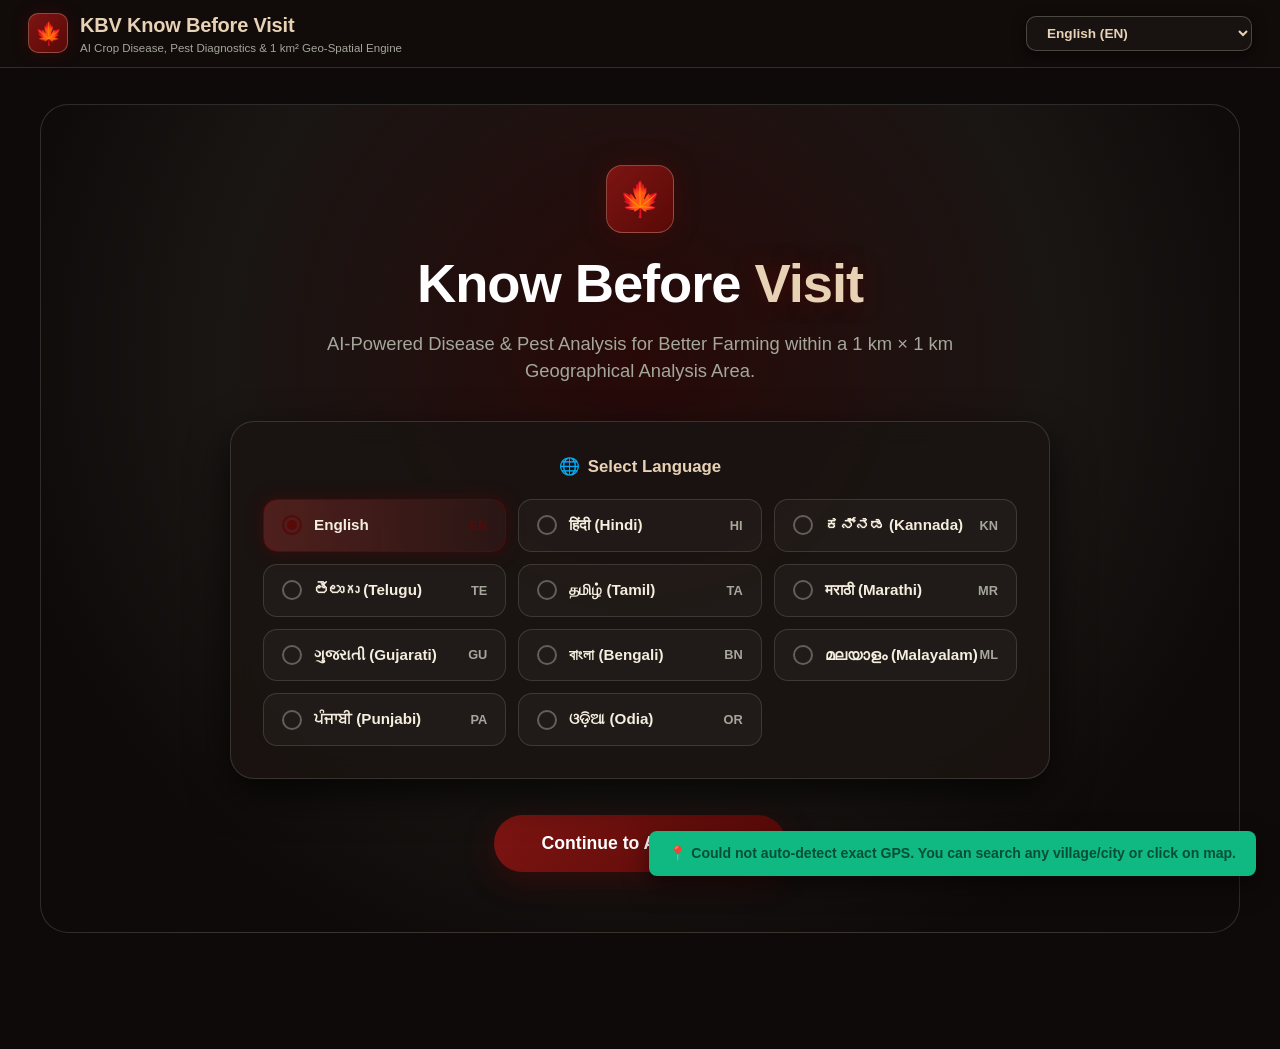
==== frontend/index.html @ 31ae939d "first commit: AgroCloud AI Geo-Spatial Engine" ====
<!DOCTYPE html>
<html lang="en">

<head>
  <meta charset="UTF-8">
  <meta name="viewport" content="width=device-width, initial-scale=1.0">
  <title>KBV - Know Before Visit | AI Crop Disease, Pest & 1 km² Geo-Spatial Analysis</title>

  <!-- Leaflet CSS (Local offline first + CDN fallback) -->
  <link rel="stylesheet" href="css/leaflet.css" />
  <link rel="stylesheet" href="https://unpkg.com/leaflet@1.9.4/dist/leaflet.css" />

  <style>
    /* ==========================================================================
       KBV FULL-WIDTH RESPONSIVE WEBSITE DESIGN SYSTEM
       Rich Rustic Agro Palette:
       - #590907 (Deep Oxblood / Crimson)
       - #e8d2b5 (Warm Cream / Soft Sand)
       - #a5a79b (Sage / Olive-Tinted Slate)
       ========================================================================== */
    :root {
      --kbv-primary: #590907;
      --kbv-primary-hover: #75120f;
      --kbv-primary-glow: rgba(89, 9, 7, 0.45);
      --kbv-primary-gradient: linear-gradient(135deg, #7c1512 0%, #590907 100%);
      --kbv-cream: #e8d2b5;
      --kbv-sage: #a5a79b;

      --kbv-bg: #0e0a09;
      --kbv-surface: #181210;
      --kbv-surface-card: rgba(26, 20, 18, 0.94);
      --kbv-border: rgba(165, 167, 155, 0.22);
      --kbv-border-active: #590907;

      --kbv-red: #590907;
      --kbv-red-dark: #3f0605;
      --kbv-red-glow: rgba(89, 9, 7, 0.45);
      --kbv-red-gradient: linear-gradient(135deg, #7c1512 0%, #590907 100%);
      --kbv-emerald: #a5a79b;
      --kbv-emerald-glow: rgba(165, 167, 155, 0.35);
      --kbv-amber: #e8d2b5;

      --text-main: #f5eedf;
      --text-sub: #a5a79b;
      --text-accent: #e8d2b5;
    }

    * {
      box-sizing: border-box;
      margin: 0;
      padding: 0;
    }

    body {
      background-color: var(--kbv-bg);
      color: var(--text-main);
      font-family: -apple-system, BlinkMacSystemFont, "Segoe UI", Roboto, Helvetica, Arial, sans-serif;
      min-height: 100vh;
      overflow-x: hidden;
      line-height: 1.5;
    }

    /* Website Header & Navigation */
    header.kbv-web-header {
      background: rgba(18, 12, 11, 0.96);
      border-bottom: 1px solid var(--kbv-border);
      position: sticky;
      top: 0;
      z-index: 2000;
      backdrop-filter: blur(14px);
      padding: 0 28px;
      height: 68px;
      display: flex;
      align-items: center;
      justify-content: space-between;
    }

    .kbv-brand-group {
      display: flex;
      align-items: center;
      gap: 12px;
      cursor: pointer;
    }

    .kbv-web-logo {
      width: 40px;
      height: 40px;
      border-radius: 10px;
      background: var(--kbv-primary-gradient);
      display: flex;
      align-items: center;
      justify-content: center;
      font-size: 22px;
      box-shadow: 0 0 16px var(--kbv-primary-glow);
      border: 1px solid rgba(232, 210, 181, 0.3);
    }

    .kbv-brand-text {
      font-size: 1.25rem;
      font-weight: 800;
      letter-spacing: -0.01em;
      color: var(--kbv-cream);
    }

    .kbv-brand-tagline {
      font-size: 0.72rem;
      color: var(--kbv-sage);
    }

    .kbv-header-actions {
      display: flex;
      align-items: center;
      gap: 12px;
    }

    .kbv-lang-dropdown {
      background: rgba(26, 20, 18, 0.9);
      border: 1.5px solid rgba(165, 167, 155, 0.35);
      color: var(--kbv-cream);
      padding: 8px 16px;
      border-radius: 10px;
      font-size: 0.85rem;
      font-weight: 700;
      outline: none;
      cursor: pointer;
      box-shadow: 0 4px 14px rgba(0, 0, 0, 0.5);
      transition: all 0.2s ease;
    }

    .kbv-lang-dropdown:hover, .kbv-lang-dropdown:focus {
      border-color: var(--kbv-primary);
      box-shadow: 0 0 14px var(--kbv-primary-glow);
    }

    .kbv-lang-dropdown option {
      background: #181210;
      color: #f5eedf;
    }

    /* Main Website Page Content Container */
    main.kbv-main-container {
      max-width: 1240px;
      margin: 0 auto;
      padding: 36px 20px 80px 20px;
      width: 100%;
    }

    /* ==========================================================================
       PAGE 1: WELCOME & LANGUAGE SELECTION (HERO SECTION)
       ========================================================================== */
    #kbvScreen1 {
      animation: fadeIn 0.3s ease-out;
    }

    .kbv-hero-banner {
      background: radial-gradient(circle at 50% 30%, rgba(89, 9, 7, 0.35) 0%, rgba(165, 167, 155, 0.08) 50%, rgba(14, 10, 9, 0) 80%);
      border: 1px solid var(--kbv-border);
      border-radius: 28px;
      padding: 60px 40px;
      text-align: center;
      margin-bottom: 36px;
      position: relative;
      overflow: hidden;
    }

    .kbv-hero-logo-large {
      width: 68px;
      height: 68px;
      border-radius: 16px;
      background: var(--kbv-primary-gradient);
      display: flex;
      align-items: center;
      justify-content: center;
      font-size: 34px;
      margin: 0 auto 20px auto;
      box-shadow: 0 0 25px var(--kbv-primary-glow);
      border: 1px solid rgba(232, 210, 181, 0.3);
    }

    .kbv-hero-headline {
      font-size: 3.4rem;
      font-weight: 900;
      color: #ffffff;
      line-height: 1.15;
      margin-bottom: 14px;
      letter-spacing: -0.02em;
    }

    .kbv-hero-headline .kbv-highlight {
      color: var(--kbv-cream);
      text-shadow: 0 0 20px rgba(89, 9, 7, 0.6);
    }

    .kbv-hero-sub {
      font-size: 1.15rem;
      color: var(--text-sub);
      max-width: 650px;
      margin: 0 auto 36px auto;
    }

    /* Language Grid */
    .kbv-lang-grid-card {
      background: var(--kbv-surface-card);
      border: 1px solid var(--kbv-border);
      border-radius: 24px;
      padding: 32px;
      max-width: 820px;
      margin: 0 auto 36px auto;
      box-shadow: 0 15px 40px rgba(0, 0, 0, 0.7);
      backdrop-filter: blur(12px);
    }

    .kbv-lang-grid-title {
      font-size: 1.05rem;
      font-weight: 700;
      display: flex;
      align-items: center;
      justify-content: center;
      gap: 8px;
      margin-bottom: 20px;
      color: var(--kbv-cream);
    }

    .kbv-lang-grid {
      display: grid;
      grid-template-columns: repeat(auto-fit, minmax(220px, 1fr));
      gap: 12px;
    }

    .kbv-lang-option {
      display: flex;
      align-items: center;
      justify-content: space-between;
      padding: 14px 18px;
      border-radius: 14px;
      background: rgba(255, 255, 255, 0.03);
      border: 1.5px solid var(--kbv-border);
      cursor: pointer;
      transition: all 0.2s ease;
    }

    .kbv-lang-option-left {
      display: flex;
      align-items: center;
      gap: 12px;
    }

    .kbv-radio-circle {
      width: 20px;
      height: 20px;
      border-radius: 50%;
      border: 2px solid rgba(255, 255, 255, 0.3);
      display: flex;
      align-items: center;
      justify-content: center;
    }

    .kbv-radio-inner {
      width: 10px;
      height: 10px;
      border-radius: 50%;
      background: transparent;
      transition: all 0.2s;
    }

    .kbv-lang-option.active {
      background: linear-gradient(90deg, rgba(239, 68, 68, 0.25) 0%, rgba(239, 68, 68, 0.08) 100%);
      border-color: var(--kbv-red);
      box-shadow: 0 0 18px var(--kbv-red-glow);
    }

    .kbv-lang-option.active .kbv-radio-circle {
      border-color: var(--kbv-red);
    }

    .kbv-lang-option.active .kbv-radio-inner {
      background: var(--kbv-red);
    }

    .kbv-lang-name {
      font-size: 0.95rem;
      font-weight: 700;
    }

    .kbv-lang-code {
      font-size: 0.8rem;
      font-weight: 800;
      color: var(--text-sub);
    }

    .kbv-lang-option.active .kbv-lang-code {
      color: var(--kbv-red);
    }

    .kbv-btn-primary-large {
      padding: 18px 48px;
      border-radius: 9999px;
      background: var(--kbv-red-gradient);
      border: none;
      color: #ffffff;
      font-size: 1.1rem;
      font-weight: 800;
      cursor: pointer;
      display: inline-flex;
      align-items: center;
      gap: 10px;
      box-shadow: 0 8px 30px var(--kbv-red-glow);
      transition: all 0.2s ease;
    }

    .kbv-btn-primary-large:hover {
      transform: translateY(-2px);
      box-shadow: 0 12px 35px rgba(239, 68, 68, 0.55);
    }

    /* ==========================================================================
       PAGE 2: CHOOSE ANALYSIS
       ========================================================================== */
    .kbv-page-header {
      margin-bottom: 28px;
      display: flex;
      align-items: center;
      justify-content: space-between;
    }

    .kbv-page-title {
      font-size: 2rem;
      font-weight: 800;
      color: #ffffff;
    }

    .kbv-page-desc {
      font-size: 0.95rem;
      color: var(--text-sub);
      margin-top: 4px;
    }

    .kbv-analysis-grid {
      display: grid;
      grid-template-columns: repeat(auto-fit, minmax(340px, 1fr));
      gap: 22px;
    }

    .kbv-analysis-card {
      background: var(--kbv-surface-card);
      border: 1.5px solid var(--kbv-border);
      border-radius: 24px;
      padding: 28px;
      cursor: pointer;
      transition: all 0.25s ease;
      display: flex;
      flex-direction: column;
      justify-content: space-between;
      position: relative;
      overflow: hidden;
      min-height: 250px;
    }

    .kbv-analysis-card:hover {
      transform: translateY(-4px);
    }

    .kbv-analysis-card.disease-card {
      border-color: rgba(239, 68, 68, 0.5);
      box-shadow: 0 0 30px rgba(239, 68, 68, 0.15);
    }

    .kbv-analysis-card.disease-card:hover {
      border-color: var(--kbv-red);
      box-shadow: 0 0 40px rgba(239, 68, 68, 0.3);
    }

    .kbv-analysis-card.irrigation-card {
      border-color: rgba(59, 130, 246, 0.4);
      box-shadow: 0 0 30px rgba(59, 130, 246, 0.12);
    }

    .kbv-analysis-card.irrigation-card:hover {
      border-color: #60a5fa;
      box-shadow: 0 0 40px rgba(59, 130, 246, 0.3);
    }

    .kbv-analysis-card.produce-card {
      border-color: rgba(232, 210, 181, 0.35);
      box-shadow: 0 0 30px rgba(89, 9, 7, 0.25);
    }

    .kbv-analysis-card.produce-card:hover {
      border-color: var(--kbv-cream);
      box-shadow: 0 0 40px rgba(89, 9, 7, 0.45);
    }

    .kbv-analysis-card.geo-card {
      border-color: rgba(59, 130, 246, 0.4);
      box-shadow: 0 0 30px rgba(59, 130, 246, 0.12);
    }

    .kbv-analysis-card.geo-card:hover {
      border-color: #3b82f6;
      box-shadow: 0 0 40px rgba(59, 130, 246, 0.25);
    }

    .kbv-card-top {
      display: flex;
      justify-content: space-between;
      align-items: flex-start;
      margin-bottom: 20px;
    }

    .kbv-card-icon {
      width: 52px;
      height: 52px;
      border-radius: 14px;
      display: flex;
      align-items: center;
      justify-content: center;
      font-size: 26px;
    }

    .disease-card .kbv-card-icon {
      background: rgba(239, 68, 68, 0.2);
      border: 1px solid rgba(239, 68, 68, 0.4);
      color: var(--kbv-red);
    }

    .pest-card .kbv-card-icon {
      background: rgba(16, 185, 129, 0.2);
      border: 1px solid rgba(16, 185, 129, 0.4);
      color: #34d399;
    }

    .geo-card .kbv-card-icon {
      background: rgba(59, 130, 246, 0.2);
      border: 1px solid rgba(59, 130, 246, 0.4);
      color: #60a5fa;
    }

    .kbv-card-thumb-web {
      width: 90px;
      height: 90px;
      border-radius: 16px;
      object-fit: cover;
      border: 1px solid rgba(255, 255, 255, 0.15);
    }

    .kbv-card-title-web {
      font-size: 1.35rem;
      font-weight: 800;
      color: #ffffff;
      margin-bottom: 8px;
    }

    .kbv-card-desc-web {
      font-size: 0.88rem;
      color: var(--text-sub);
      line-height: 1.45;
      margin-bottom: 20px;
    }

    .kbv-card-footer-web {
      display: flex;
      align-items: center;
      justify-content: space-between;
      padding-top: 16px;
      border-top: 1px solid var(--kbv-border);
    }

    .kbv-card-action-text {
      font-size: 0.85rem;
      font-weight: 700;
      color: var(--kbv-red);
    }

    .kbv-circle-arrow-web {
      width: 36px;
      height: 36px;
      border-radius: 50%;
      background: var(--kbv-red-gradient);
      display: flex;
      align-items: center;
      justify-content: center;
      color: #ffffff;
      font-weight: bold;
      font-size: 16px;
      box-shadow: 0 0 14px var(--kbv-red-glow);
    }

    /* ==========================================================================
       PAGE 3: DISEASE ANALYSIS (UPLOAD & 1 KM² LOCATION)
       ========================================================================== */
    .kbv-web-stepper {
      display: flex;
      align-items: center;
      justify-content: center;
      gap: 16px;
      margin-bottom: 34px;
    }

    .kbv-web-step-pill {
      display: flex;
      align-items: center;
      gap: 8px;
      padding: 8px 18px;
      border-radius: 9999px;
      background: rgba(255, 255, 255, 0.04);
      border: 1px solid var(--kbv-border);
      font-size: 0.85rem;
      font-weight: 700;
      color: var(--text-sub);
    }

    .kbv-web-step-pill.active {
      background: var(--kbv-red-gradient);
      color: #ffffff;
      border-color: var(--kbv-red);
      box-shadow: 0 0 16px var(--kbv-red-glow);
    }

    .kbv-upload-layout-grid {
      display: grid;
      grid-template-columns: 1.1fr 1fr;
      gap: 28px;
    }

    @media (max-width: 860px) {
      .kbv-upload-layout-grid {
        grid-template-columns: 1fr;
      }
    }

    .kbv-upload-panel {
      background: var(--kbv-surface-card);
      border: 1.5px dashed rgba(239, 68, 68, 0.45);
      border-radius: 24px;
      padding: 30px;
      text-align: center;
      display: flex;
      flex-direction: column;
      align-items: center;
      justify-content: center;
    }

    .kbv-upload-img-preview {
      width: 100%;
      max-height: 250px;
      border-radius: 16px;
      object-fit: cover;
      margin-bottom: 16px;
      border: 1px solid rgba(239, 68, 68, 0.4);
    }

    .kbv-sample-chips-row {
      display: flex;
      flex-wrap: wrap;
      gap: 8px;
      margin-top: 14px;
      justify-content: center;
    }

    .kbv-sample-leaf {
      padding: 6px 12px;
      border-radius: 12px;
      background: rgba(255, 255, 255, 0.05);
      border: 1px solid var(--kbv-border);
      font-size: 0.78rem;
      color: var(--text-sub);
      cursor: pointer;
      transition: all 0.2s;
    }

    .kbv-sample-leaf.selected {
      border-color: var(--kbv-red);
      background: rgba(239, 68, 68, 0.2);
      color: #fca5a5;
    }

    .kbv-details-panel {
      background: var(--kbv-surface-card);
      border: 1px solid var(--kbv-border);
      border-radius: 24px;
      padding: 30px;
      display: flex;
      flex-direction: column;
      gap: 18px;
    }

    .kbv-input-group {
      display: flex;
      flex-direction: column;
      gap: 8px;
    }

    .kbv-input-label {
      font-size: 0.85rem;
      font-weight: 700;
      color: #ffffff;
    }

    .kbv-web-select {
      width: 100%;
      padding: 14px 18px;
      border-radius: 14px;
      background: rgba(14, 25, 18, 0.95);
      border: 1px solid rgba(255, 255, 255, 0.15);
      color: #ffffff;
      font-size: 0.92rem;
      outline: none;
    }

    .kbv-loc-detect-btn {
      width: 100%;
      padding: 14px 18px;
      border-radius: 14px;
      background: rgba(16, 185, 129, 0.12);
      border: 1.5px solid rgba(16, 185, 129, 0.4);
      color: var(--text-accent);
      font-size: 0.92rem;
      font-weight: 700;
      cursor: pointer;
      display: flex;
      align-items: center;
      justify-content: center;
      gap: 10px;
      transition: all 0.2s;
    }

    .kbv-loc-detect-btn:hover {
      background: rgba(16, 185, 129, 0.22);
      border-color: var(--kbv-emerald);
    }

    /* ==========================================================================
       PAGE 4: ANALYSIS RESULT & 1 KM² GEO-SPATIAL RISK MAP
       ========================================================================== */
    .kbv-result-top-grid {
      display: grid;
      grid-template-columns: 1fr 1.2fr;
      gap: 24px;
      margin-bottom: 28px;
    }

    @media (max-width: 900px) {
      .kbv-result-top-grid {
        grid-template-columns: 1fr;
      }
    }

    .kbv-disease-hero-card {
      background: var(--kbv-surface-card);
      border: 1.5px solid rgba(89, 9, 7, 0.6);
      border-radius: 24px;
      padding: 24px;
      box-shadow: 0 0 35px rgba(89, 9, 7, 0.25);
      display: flex;
      flex-direction: column;
      gap: 16px;
    }

    .kbv-disease-banner-inner {
      display: flex;
      gap: 18px;
      align-items: center;
    }

    .kbv-result-leaf-img {
      width: 110px;
      height: 110px;
      border-radius: 18px;
      object-fit: cover;
      border: 2px solid rgba(89, 9, 7, 0.7);
    }

    .kbv-crop-pill-web {
      background: rgba(89, 9, 7, 0.3);
      color: var(--kbv-cream);
      padding: 4px 10px;
      border-radius: 8px;
      font-size: 0.75rem;
      font-weight: 700;
      display: inline-block;
      margin-bottom: 6px;
      border: 1px solid rgba(89, 9, 7, 0.6);
    }

    .kbv-disease-headline {
      font-size: 1.6rem;
      font-weight: 900;
      color: var(--kbv-cream);
      margin-bottom: 6px;
    }

    .kbv-conf-track-web {
      width: 100%;
      height: 8px;
      background: rgba(165, 167, 155, 0.2);
      border-radius: 4px;
      overflow: hidden;
      margin-top: 4px;
    }

    .kbv-conf-fill-web {
      height: 100%;
      width: 94%;
      background: var(--kbv-primary-gradient);
      border-radius: 4px;
      transition: width 0.8s ease;
    }

    .kbv-metrics-row-web {
      display: grid;
      grid-template-columns: 1fr 1fr;
      gap: 14px;
    }

    .kbv-metric-box {
      background: rgba(255, 255, 255, 0.03);
      border: 1px solid var(--kbv-border);
      border-radius: 16px;
      padding: 14px;
      display: flex;
      align-items: center;
      gap: 12px;
    }

    .kbv-metric-badge-web {
      font-size: 0.9rem;
      font-weight: 800;
      padding: 4px 10px;
      border-radius: 8px;
      display: inline-block;
      margin-top: 4px;
    }

    .badge-high {
      background: rgba(89, 9, 7, 0.35);
      color: var(--kbv-cream);
      border: 1px solid var(--kbv-primary);
    }

    .badge-area {
      background: rgba(165, 167, 155, 0.2);
      color: var(--kbv-cream);
      border: 1px solid rgba(165, 167, 155, 0.4);
    }

    /* Actions & Description Card */
    .kbv-actions-card {
      background: var(--kbv-surface-card);
      border: 1px solid var(--kbv-border);
      border-radius: 24px;
      padding: 24px;
      display: flex;
      flex-direction: column;
      gap: 16px;
    }

    .kbv-action-list-web {
      list-style: none;
      display: flex;
      flex-direction: column;
      gap: 10px;
    }

    .kbv-action-item-web {
      display: flex;
      align-items: flex-start;
      gap: 10px;
      font-size: 0.88rem;
      color: #f5eedf;
      line-height: 1.45;
    }

    /* 1 km² Risk Map Container (Full Width on Website) */
    .kbv-map-card-web {
      background: var(--kbv-surface-card);
      border: 1.5px solid rgba(89, 9, 7, 0.55);
      border-radius: 24px;
      padding: 24px;
      margin-bottom: 28px;
      box-shadow: 0 0 35px rgba(89, 9, 7, 0.2);
    }

    .kbv-map-header-web {
      display: flex;
      align-items: center;
      justify-content: space-between;
      margin-bottom: 16px;
    }

    .kbv-map-title-web {
      font-size: 1.25rem;
      font-weight: 800;
      color: var(--kbv-cream);
      display: flex;
      align-items: center;
      gap: 8px;
    }

    .kbv-map-frame-web {
      width: 100%;
      height: 440px;
      border-radius: 18px;
      overflow: hidden;
      border: 1px solid rgba(165, 167, 155, 0.3);
    }

    .kbv-legend-bar-web {
      display: flex;
      align-items: center;
      justify-content: space-around;
      padding: 14px 20px 0 20px;
      margin-top: 14px;
      border-top: 1px solid var(--kbv-border);
    }

    .kbv-legend-pill {
      display: flex;
      align-items: center;
      gap: 8px;
      font-size: 0.82rem;
      color: var(--kbv-sage);
    }

    /* Integrated 1 km² Agronomic Intelligence Section */
    .kbv-agronomic-section {
      background: var(--kbv-surface-card);
      border: 1px solid var(--kbv-border);
      border-radius: 24px;
      padding: 30px;
      margin-bottom: 30px;
    }

    .kbv-agro-title {
      font-size: 1.35rem;
      font-weight: 800;
      color: var(--kbv-cream);
      margin-bottom: 6px;
    }

    .kbv-agro-sub {
      font-size: 0.88rem;
      color: var(--text-sub);
      margin-bottom: 24px;
    }

    .kbv-agro-grid-3 {
      display: grid;
      grid-template-columns: repeat(auto-fit, minmax(320px, 1fr));
      gap: 20px;
    }

    .kbv-agro-panel {
      background: rgba(18, 14, 12, 0.7);
      border: 1px solid var(--kbv-border);
      border-radius: 18px;
      padding: 20px;
    }

    .kbv-agro-panel-title {
      font-size: 0.95rem;
      font-weight: 700;
      color: var(--kbv-cream);
      margin-bottom: 12px;
      display: flex;
      align-items: center;
      gap: 8px;
    }

    .kbv-toast {
      position: fixed;
      bottom: 24px;
      right: 24px;
      background: rgba(15, 23, 42, 0.95);
      border: 1px solid var(--kbv-emerald);
      color: #f1f5f9;
      padding: 12px 22px;
      border-radius: 9999px;
      font-size: 0.85rem;
      font-weight: 600;
      box-shadow: 0 10px 30px rgba(0, 0, 0, 0.7);
      pointer-events: none;
      opacity: 0;
      transform: translateY(20px);
      transition: all 0.25s ease;
      z-index: 9999;
    }

    .kbv-toast.show {
      opacity: 1;
      transform: translateY(0);
    }

    /* Screen 3 & 4 Location Info, Search & Presets */
    .kbv-loc-card-wrapper {
      background: rgba(26, 20, 18, 0.85);
      border: 1px solid var(--kbv-border);
      border-radius: 16px;
      padding: 16px;
      margin-bottom: 16px;
    }

    .kbv-loc-badge-banner {
      background: linear-gradient(135deg, rgba(89, 9, 7, 0.35) 0%, rgba(24, 18, 16, 0.95) 100%);
      border: 1.5px solid rgba(232, 210, 181, 0.3);
      border-radius: 16px;
      padding: 14px 20px;
      margin-bottom: 24px;
      display: flex;
      justify-content: space-between;
      align-items: center;
      flex-wrap: wrap;
      gap: 12px;
      box-shadow: 0 4px 20px rgba(0, 0, 0, 0.4);
    }

    .kbv-preset-chip {
      background: rgba(165, 167, 155, 0.15);
      border: 1px solid rgba(165, 167, 155, 0.3);
      color: var(--kbv-cream);
      padding: 4px 10px;
      border-radius: 20px;
      font-size: 0.72rem;
      cursor: pointer;
      transition: all 0.2s ease;
    }
    .kbv-preset-chip:hover {
      background: var(--kbv-primary);
      border-color: var(--kbv-cream);
      color: #ffffff;
      transform: translateY(-1px);
    }

    .kbv-loc-search-input {
      width: 100%;
      background: rgba(14, 10, 9, 0.85);
      border: 1px solid var(--kbv-border);
      color: #f5eedf;
      padding: 10px 14px;
      border-radius: 10px;
      font-size: 0.82rem;
      outline: none;
      transition: border-color 0.2s;
    }
    .kbv-loc-search-input:focus {
      border-color: var(--kbv-cream);
      box-shadow: 0 0 10px rgba(232, 210, 181, 0.2);
    }

    .kbv-search-dropdown {
      position: absolute;
      top: 100%;
      left: 0;
      right: 0;
      background: #181210;
      border: 1px solid var(--kbv-border);
      border-radius: 10px;
      max-height: 220px;
      overflow-y: auto;
      z-index: 3000;
      box-shadow: 0 10px 25px rgba(0,0,0,0.8);
      margin-top: 4px;
    }
    .kbv-search-item {
      padding: 10px 14px;
      border-bottom: 1px solid rgba(255,255,255,0.06);
      cursor: pointer;
      font-size: 0.8rem;
      color: #e2e8f0;
      transition: background 0.15s;
    }
    .kbv-search-item:hover {
      background: rgba(89, 9, 7, 0.6);
      color: #f5eedf;
    }
  </style>
</head>

<body>

  <!-- Website Top Navigation Bar -->
  <header class="kbv-web-header">
    <div class="kbv-brand-group" onclick="window.kbvApp.goToScreen(1)">
      <div class="kbv-web-logo">🍁</div>
      <div>
        <div class="kbv-brand-text">KBV <span style="color:#e8d2b5; font-weight:900;" data-i18n="brand_sub">Know Before Visit</span></div>
        <div class="kbv-brand-tagline" data-i18n="brand_tagline">AI Crop Disease, Pest Diagnostics & 1 km² Geo-Spatial Engine</div>
      </div>
    </div>

    <!-- Header Actions (Language Selection) -->
    <div class="kbv-header-actions">
      <select class="kbv-lang-dropdown" id="kbvNavLangSelect">
        <option value="en" selected>English (EN)</option>
        <option value="hi">हिंदी - Hindi (HI)</option>
        <option value="kn">ಕನ್ನಡ - Kannada (KN)</option>
        <option value="te">తెలుగు - Telugu (TE)</option>
        <option value="ta">தமிழ் - Tamil (TA)</option>
        <option value="mr">मराठी - Marathi (MR)</option>
        <option value="gu">ગુજરાતી - Gujarati (GU)</option>
        <option value="bn">বাংলা - Bengali (BN)</option>
        <option value="ml">മലയാളം - Malayalam (ML)</option>
        <option value="pa">ਪੰਜਾਬੀ - Punjabi (PA)</option>
        <option value="or">ଓଡ଼ିଆ - Odia (OR)</option>
      </select>
    </div>
  </header>

  <!-- Main Website Container -->
  <main class="kbv-main-container">

    <!-- =====================================================================
         PAGE 1: WELCOME & LANGUAGE SELECTION (HERO SECTION)
         ===================================================================== -->
    <section id="kbvScreen1" style="display:block;">
      <div class="kbv-hero-banner">
        <div class="kbv-hero-logo-large">🍁</div>
        <h1 class="kbv-hero-headline" id="kbvHeroTitle">
          Know Before <span class="kbv-highlight">Visit</span>
        </h1>
        <p class="kbv-hero-sub" data-i18n="hero_desc">
          AI-Powered Disease & Pest Analysis for Better Farming within a 1 km × 1 km Geographical Analysis Area.
        </p>

        <!-- Language Selector Card -->
        <div class="kbv-lang-grid-card">
          <div class="kbv-lang-grid-title">
            <span>🌐</span>
            <span data-i18n="select_lang">Select Language</span>
          </div>

          <div class="kbv-lang-grid">
            <div class="kbv-lang-option active" data-lang="en">
              <div class="kbv-lang-option-left">
                <div class="kbv-radio-circle"><div class="kbv-radio-inner"></div></div>
                <span class="kbv-lang-name">English</span>
              </div>
              <span class="kbv-lang-code">EN</span>
            </div>

            <div class="kbv-lang-option" data-lang="hi">
              <div class="kbv-lang-option-left">
                <div class="kbv-radio-circle"><div class="kbv-radio-inner"></div></div>
                <span class="kbv-lang-name">हिंदी (Hindi)</span>
              </div>
              <span class="kbv-lang-code">HI</span>
            </div>

            <div class="kbv-lang-option" data-lang="kn">
              <div class="kbv-lang-option-left">
                <div class="kbv-radio-circle"><div class="kbv-radio-inner"></div></div>
                <span class="kbv-lang-name">ಕನ್ನಡ (Kannada)</span>
              </div>
              <span class="kbv-lang-code">KN</span>
            </div>

            <div class="kbv-lang-option" data-lang="te">
              <div class="kbv-lang-option-left">
                <div class="kbv-radio-circle"><div class="kbv-radio-inner"></div></div>
                <span class="kbv-lang-name">తెలుగు (Telugu)</span>
              </div>
              <span class="kbv-lang-code">TE</span>
            </div>

            <div class="kbv-lang-option" data-lang="ta">
              <div class="kbv-lang-option-left">
                <div class="kbv-radio-circle"><div class="kbv-radio-inner"></div></div>
                <span class="kbv-lang-name">தமிழ் (Tamil)</span>
              </div>
              <span class="kbv-lang-code">TA</span>
            </div>

            <div class="kbv-lang-option" data-lang="mr">
              <div class="kbv-lang-option-left">
                <div class="kbv-radio-circle"><div class="kbv-radio-inner"></div></div>
                <span class="kbv-lang-name">मराठी (Marathi)</span>
              </div>
              <span class="kbv-lang-code">MR</span>
            </div>

            <div class="kbv-lang-option" data-lang="gu">
              <div class="kbv-lang-option-left">
                <div class="kbv-radio-circle"><div class="kbv-radio-inner"></div></div>
                <span class="kbv-lang-name">ગુજરાતી (Gujarati)</span>
              </div>
              <span class="kbv-lang-code">GU</span>
            </div>

            <div class="kbv-lang-option" data-lang="bn">
              <div class="kbv-lang-option-left">
                <div class="kbv-radio-circle"><div class="kbv-radio-inner"></div></div>
                <span class="kbv-lang-name">বাংলা (Bengali)</span>
              </div>
              <span class="kbv-lang-code">BN</span>
            </div>

            <div class="kbv-lang-option" data-lang="ml">
              <div class="kbv-lang-option-left">
                <div class="kbv-radio-circle"><div class="kbv-radio-inner"></div></div>
                <span class="kbv-lang-name">മലയാളം (Malayalam)</span>
              </div>
              <span class="kbv-lang-code">ML</span>
            </div>

            <div class="kbv-lang-option" data-lang="pa">
              <div class="kbv-lang-option-left">
                <div class="kbv-radio-circle"><div class="kbv-radio-inner"></div></div>
                <span class="kbv-lang-name">ਪੰਜਾਬੀ (Punjabi)</span>
              </div>
              <span class="kbv-lang-code">PA</span>
            </div>

            <div class="kbv-lang-option" data-lang="or">
              <div class="kbv-lang-option-left">
                <div class="kbv-radio-circle"><div class="kbv-radio-inner"></div></div>
                <span class="kbv-lang-name">ଓଡ଼ିଆ (Odia)</span>
              </div>
              <span class="kbv-lang-code">OR</span>
            </div>
          </div>
        </div>

        <!-- Continue CTA -->
        <button class="kbv-btn-primary-large" id="kbvContinueBtn">
          <span data-i18n="continue_btn">Continue to Analysis →</span>
        </button>
      </div>
    </section>


    <!-- =====================================================================
         PAGE 2: CHOOSE ANALYSIS
         ===================================================================== -->
    <section id="kbvScreen2" style="display:none;">
      <div class="kbv-page-header">
        <div>
          <h2 class="kbv-page-title" data-i18n="choose_analysis">Choose Analysis</h2>
          <p class="kbv-page-desc" data-i18n="choose_sub">What would you like to inspect in your field?</p>
        </div>
        <button class="kbv-web-tab" onclick="window.kbvApp.goToScreen(1)" data-i18n="back_welcome">← Back to Welcome</button>
      </div>

      <div class="kbv-analysis-grid">
        <!-- Card 1: Disease Analysis -->
        <div class="kbv-analysis-card disease-card" id="kbvDiseaseCard">
          <div>
            <div class="kbv-card-top">
              <div class="kbv-card-icon">🐞</div>
              <img src="https://images.unsplash.com/photo-1592417817098-8f3d6910985c?auto=format&fit=crop&w=240&q=80"
                alt="Disease scan" class="kbv-card-thumb-web" />
            </div>
            <h3 class="kbv-card-title-web" data-i18n="disease_title">Disease Analysis</h3>
            <p class="kbv-card-desc-web" data-i18n="disease_desc">
              Detect crop fungal and bacterial diseases from leaf or plant photos with scientific AI confidence.
            </p>
          </div>
          <div class="kbv-card-footer-web">
            <span class="kbv-card-action-text" data-i18n="start_diagnosis">Start Diagnosis →</span>
            <div class="kbv-circle-arrow-web">→</div>
          </div>
        </div>

        <!-- Card 2: Smart Irrigation Plan (Replaced Pestegator) -->
        <div class="kbv-analysis-card irrigation-card" id="kbvIrrigationCard">
          <div>
            <div class="kbv-card-top">
              <div class="kbv-card-icon" style="background:rgba(59,130,246,0.2); border:1px solid rgba(59,130,246,0.4); color:#60a5fa;">💧</div>
              <img src="https://images.unsplash.com/photo-1563514227147-6d2ff665a6a0?auto=format&fit=crop&w=240&q=80"
                alt="Irrigation system" class="kbv-card-thumb-web" />
            </div>
            <h3 class="kbv-card-title-web" data-i18n="irrigation_plan_title">Smart Irrigation Plan</h3>
            <p class="kbv-card-desc-web" data-i18n="irrigation_plan_desc">
              Weather-driven 7-day FAO-56 irrigation schedule, daily crop water demand (ETc), and moisture threshold balance.
            </p>
          </div>
          <div class="kbv-card-footer-web">
            <span class="kbv-card-action-text" data-i18n="view_irrigation_btn" style="color:#60a5fa;">View Irrigation Plan →</span>
            <div class="kbv-circle-arrow-web" style="background:linear-gradient(135deg, #3b82f6, #1d4ed8);">→</div>
          </div>
        </div>

        <!-- Card 3: Top Crops & Estimated Produce -->
        <div class="kbv-analysis-card produce-card" id="kbvProduceCard">
          <div>
            <div class="kbv-card-top">
              <div class="kbv-card-icon" style="background:rgba(232,210,181,0.2); border:1px solid rgba(232,210,181,0.4); color:var(--kbv-cream);">⚖️</div>
              <img src="https://images.unsplash.com/photo-1500382017468-9049fed747ef?auto=format&fit=crop&w=240&q=80"
                alt="Crop yield harvest" class="kbv-card-thumb-web" />
            </div>
            <h3 class="kbv-card-title-web" data-i18n="produce_estimate_title">Top Crops & Estimated Produce</h3>
            <p class="kbv-card-desc-web" data-i18n="produce_estimate_desc">
              Calculate expected metric tonnes of produce per 1 km² (100 Hectares) and per hectare based on your exact field location.
            </p>
          </div>
          <div class="kbv-card-footer-web">
            <span class="kbv-card-action-text" data-i18n="view_produce_btn" style="color:var(--kbv-cream);">Calculate Produce →</span>
            <div class="kbv-circle-arrow-web" style="background:linear-gradient(135deg, #7c1512, #590907);">→</div>
          </div>
        </div>
      </div>
    </section>


    <!-- =====================================================================
         PAGE 3: DISEASE ANALYSIS (UPLOAD & 1 KM² LOCATION)
         ===================================================================== -->
    <section id="kbvScreen3" style="display:none;">
      <div class="kbv-page-header">
        <div>
          <h2 class="kbv-page-title" data-i18n="disease_title">Disease Analysis</h2>
          <p class="kbv-page-desc" data-i18n="screen3_desc">Upload a crop leaf photo and synchronize your 1 km² farm area for multi-module intelligence.</p>
        </div>
        <button class="kbv-web-tab" onclick="window.kbvApp.goToScreen(2)" data-i18n="back_options">← Back to Options</button>
      </div>

      <!-- Stepper Indicator -->
      <div class="kbv-web-stepper">
        <div class="kbv-web-step-pill active" data-i18n="step_upload">1. Upload Plant Photo</div>
        <span style="color:#64748b;">—</span>
        <div class="kbv-web-step-pill" data-i18n="step_details">2. Crop & Field Details</div>
        <span style="color:#64748b;">—</span>
        <div class="kbv-web-step-pill" data-i18n="step_analyze">3. Run AI Diagnostics</div>
      </div>

      <div class="kbv-upload-layout-grid">
        <!-- Left: Image Upload & Sample Leaves -->
        <div class="kbv-upload-panel">
          <img id="kbvUploadPreview" class="kbv-upload-img-preview"
            src="https://images.unsplash.com/photo-1592417817098-8f3d6910985c?auto=format&fit=crop&w=600&q=80"
            alt="Leaf Preview" />

          <input type="file" id="kbvFileInput" accept="image/*" style="display:none;" />
          <div style="display:flex; gap:12px; margin-bottom:18px;">
            <button class="kbv-btn-pill" id="kbvCameraBtn">
              <span data-i18n="camera_btn">📷 Camera</span>
            </button>
            <button class="kbv-btn-pill" id="kbvGalleryBtn">
              <span data-i18n="gallery_btn">🖼️ Gallery</span>
            </button>
          </div>

          <div style="font-size:0.8rem; color:var(--text-sub); margin-bottom:8px;" data-i18n="sample_chips_label">Or click a sample infected leaf:</div>
          <div class="kbv-sample-chips-row">
            <div class="kbv-sample-leaf selected" data-crop="tomato">🍅 Tomato Early Blight</div>
            <div class="kbv-sample-leaf" data-crop="rice">🌾 Rice Blast</div>
            <div class="kbv-sample-leaf" data-crop="wheat">🌾 Wheat Rust</div>
            <div class="kbv-sample-leaf" data-crop="maize">🌽 Maize Blight</div>
            <div class="kbv-sample-leaf" data-crop="cotton">☁️ Cotton Leaf Curl</div>
            <div class="kbv-sample-leaf" data-crop="soybean">🌱 Soybean Rust</div>
            <div class="kbv-sample-leaf" data-crop="onion">🧅 Onion Blotch</div>
            <div class="kbv-sample-leaf" data-crop="groundnut">🥜 Groundnut Tikka</div>
          </div>
        </div>

        <!-- Right: Crop Type, Stage, 1 km² Location & Analyze Button -->
        <div class="kbv-details-panel">
          <div class="kbv-input-group">
            <label class="kbv-input-label" data-i18n="crop_type_label">Crop Type *</label>
            <select class="kbv-web-select" id="kbvCropTypeSelect">
              <option value="tomato" selected>Tomato</option>
              <option value="rice">Rice (Paddy)</option>
              <option value="wheat">Wheat</option>
              <option value="maize">Maize (Corn)</option>
              <option value="cotton">Cotton</option>
              <option value="soybean">Soybean</option>
              <option value="onion">Onion</option>
              <option value="groundnut">Groundnut</option>
            </select>
          </div>

          <div class="kbv-input-group">
            <label class="kbv-input-label" data-i18n="growth_stage_label">Growth Stage *</label>
            <select class="kbv-web-select" id="kbvGrowthStageSelect">
              <option value="vegetative" selected>Vegetative (Leaf Growth)</option>
              <option value="flowering">Flowering / Tasseling</option>
              <option value="fruiting">Fruiting / Grain Fill</option>
              <option value="maturity">Ripening & Harvest Maturity</option>
            </select>
          </div>

          <div class="kbv-loc-card-wrapper">
            <div style="display:flex; justify-content:space-between; align-items:center; margin-bottom:10px;">
              <label class="kbv-input-label" style="margin-bottom:0;" data-i18n="location_label">Active 1 km² Farm Location</label>
              <span id="kbvLocStatusPill" style="font-size:0.7rem; background:rgba(89,9,7,0.4); color:var(--kbv-cream); padding:2px 8px; border-radius:6px; font-weight:700;">📍 Location Active</span>
            </div>

            <!-- Prominent Fetched Location Box -->
            <div style="background:rgba(0,0,0,0.35); border:1px solid rgba(165,167,155,0.25); border-radius:12px; padding:12px; margin-bottom:12px;">
              <div style="display:flex; align-items:flex-start; gap:8px;">
                <span style="font-size:20px; line-height:1;">📍</span>
                <div style="flex:1;">
                  <div id="kbvFetchedLocationName" style="font-size:0.95rem; font-weight:800; color:var(--kbv-cream); line-height:1.3;">Bengaluru Urban, Karnataka, India</div>
                  <div id="kbvFetchedCoords" style="font-size:0.75rem; color:var(--kbv-sage); margin-top:2px;">12.9571°N, 77.5325°E • 100 Hectares (247.1 Acres)</div>
                </div>
              </div>
            </div>

            <!-- GPS Detect Button -->
            <button class="kbv-loc-detect-btn" id="kbvUseLocationBtn" style="margin-bottom:10px;">
              <span data-i18n="use_curr_loc">🎯 Detect My Exact GPS</span>
            </button>

            <!-- Search Village, Taluk, or City -->
            <div style="position:relative; margin-bottom:10px;">
              <input type="text" id="kbvLocSearchInput" class="kbv-loc-search-input" placeholder="🔍 Search any Indian village, district or city..." autocomplete="off" />
              <div id="kbvLocSearchDropdown" class="kbv-search-dropdown" style="display:none;"></div>
            </div>

            <!-- Quick Region Preset Chips -->
            <div style="display:flex; flex-wrap:wrap; gap:6px; align-items:center;">
              <span style="font-size:0.7rem; color:var(--text-sub);">Quick Presets:</span>
              <button type="button" class="kbv-preset-chip" onclick="window.kbvApp.selectFarmLocation(12.5238, 76.8967, 'Mandya, Karnataka')">Mandya (KA)</button>
              <button type="button" class="kbv-preset-chip" onclick="window.kbvApp.selectFarmLocation(19.9975, 73.7898, 'Nashik, Maharashtra')">Nashik (MH)</button>
              <button type="button" class="kbv-preset-chip" onclick="window.kbvApp.selectFarmLocation(16.3067, 80.4365, 'Guntur, Andhra Pradesh')">Guntur (AP)</button>
              <button type="button" class="kbv-preset-chip" onclick="window.kbvApp.selectFarmLocation(30.9010, 75.8573, 'Ludhiana, Punjab')">Ludhiana (PB)</button>
              <button type="button" class="kbv-preset-chip" onclick="window.kbvApp.selectFarmLocation(25.3176, 82.9739, 'Varanasi, Uttar Pradesh')">Varanasi (UP)</button>
              <button type="button" class="kbv-preset-chip" onclick="window.kbvApp.selectFarmLocation(22.7196, 75.8577, 'Indore, Madhya Pradesh')">Indore (MP)</button>
            </div>
          </div>

          <button class="kbv-btn-primary-large" id="kbvAnalyzeBtn" style="width:100%; justify-content:center; margin-top:8px;">
            <span data-i18n="analyze_btn">Analyze Plant & 1 km² Area →</span>
          </button>
        </div>
      </div>
    </section>


    <!-- =====================================================================
         PAGE 4: ANALYSIS RESULT & 1 KM² GEO-SPATIAL RISK MAP
         ===================================================================== -->
    <section id="kbvScreen4" style="display:none;">
      <div class="kbv-page-header">
        <div>
          <h2 class="kbv-page-title" data-i18n="result_title">Disease Diagnostic & 1 km² Geo-Spatial Result</h2>
          <p class="kbv-page-desc" data-i18n="screen4_desc">AI diagnostic confidence profile, scientific IPM remedies, and 1 km² geodesic risk mapping.</p>
        </div>
        <div style="display:flex; gap:10px;">
          <button class="kbv-web-tab" id="kbvSaveReportBtn" style="border:1px solid rgba(255,255,255,0.2);">
            <span data-i18n="save_report_btn">📥 Save Diagnostic Report</span>
          </button>
          <button class="kbv-web-tab" onclick="window.kbvApp.goToScreen(3)" data-i18n="new_scan">← New Scan</button>
        </div>
      </div>

      <!-- Prominent Location Banner above Results -->
      <div class="kbv-loc-badge-banner" id="kbvScreen4LocBanner">
        <div style="display:flex; align-items:center; gap:12px;">
          <div style="font-size:26px;">📍</div>
          <div>
            <div style="font-size:0.72rem; color:var(--kbv-sage); font-weight:700; text-transform:uppercase; letter-spacing:0.04em;">Analyzed Farm Field Location</div>
            <div id="kbvScreen4LocationText" style="font-size:1.15rem; font-weight:800; color:var(--kbv-cream);">Bengaluru Urban, Karnataka, India</div>
          </div>
        </div>
        <div style="text-align:right;">
          <div id="kbvScreen4CoordsText" style="font-size:0.9rem; font-weight:700; color:#10b981;">12.9571°N, 77.5325°E</div>
          <div style="font-size:0.72rem; color:var(--text-sub);">1.00 km² Geodesic Area • 100 Hectares (247.1 Acres)</div>
        </div>
      </div>

      <!-- Top Row: Disease Diagnosis Banner & IPM Recommended Actions -->
      <div class="kbv-result-top-grid">
        <!-- Disease Diagnostic Card -->
        <div class="kbv-disease-hero-card">
          <div class="kbv-disease-banner-inner">
            <img id="kbvResultImage"
              src="https://images.unsplash.com/photo-1592417817098-8f3d6910985c?auto=format&fit=crop&w=600&q=80"
              alt="Disease leaf" class="kbv-result-leaf-img" />
            <div style="flex:1;">
              <span class="kbv-crop-pill-web" id="kbvResultCropBadge">Crop: Tomato</span>
              <div class="kbv-disease-headline" id="kbvResultDiseaseTitle">Early Blight</div>
              <div style="font-size:0.8rem; font-weight:700; color:var(--text-sub);" id="kbvResultConfidenceText">Confidence: 94%</div>
              <div class="kbv-conf-track-web">
                <div class="kbv-conf-fill-web" id="kbvResultConfidenceBar"></div>
              </div>
            </div>
          </div>

          <!-- Severity & Area -->
          <div class="kbv-metrics-row-web">
            <div class="kbv-metric-box">
              <span style="font-size:24px;">⚠️</span>
              <div>
                <div style="font-size:0.75rem; color:var(--text-sub);" data-i18n="severity_label">Severity</div>
                <span class="kbv-metric-badge-web badge-high" id="kbvSeverityBadge">High</span>
              </div>
            </div>

            <div class="kbv-metric-box">
              <span style="font-size:24px;">🌱</span>
              <div>
                <div style="font-size:0.75rem; color:var(--text-sub);" data-i18n="affected_area_label">Analysis Area</div>
                <span class="kbv-metric-badge-web badge-area" id="kbvAreaBadge">1.0 km²</span>
              </div>
            </div>
          </div>

          <!-- Description -->
          <div style="background:rgba(255,255,255,0.03); border:1px solid var(--kbv-border); border-radius:16px; padding:16px;">
            <div style="font-size:0.85rem; font-weight:700; color:#f1f5f9; margin-bottom:6px;" data-i18n="desc_label">Disease Description</div>
            <p style="font-size:0.82rem; color:var(--text-sub); line-height:1.5;" id="kbvResultDescription">
              Early blight is a fungal disease that causes brown spots with concentric rings on leaves, leading to early leaf drop and reduced yield.
            </p>
          </div>
        </div>

        <!-- Recommended Actions Card -->
        <div class="kbv-actions-card">
          <div style="font-size:1.1rem; font-weight:800; color:#ffffff; display:flex; align-items:center; gap:8px;">
            <span>🛡️</span>
            <span data-i18n="rec_actions_label">Recommended Actions & Scientific Remedies</span>
          </div>
          <ul class="kbv-action-list-web" id="kbvResultActionsList">
            <li class="kbv-action-item-web">
              <span style="color:#10b981; font-weight:bold; font-size:16px;">✓</span>
              <span>Remove and destroy infected leaves immediately to reduce fungal spore load.</span>
            </li>
            <li class="kbv-action-item-web">
              <span style="color:#10b981; font-weight:bold; font-size:16px;">✓</span>
              <span>Spray recommended protective fungicide: Mancozeb 75% WP @ 2.5 g/L or Azoxystrobin 18.2% + Difenoconazole 11.4% SC @ 1 ml/L.</span>
            </li>
            <li class="kbv-action-item-web">
              <span style="color:#10b981; font-weight:bold; font-size:16px;">✓</span>
              <span>Maintain 60cm × 45cm plant spacing to promote airflow and rapid canopy drying.</span>
            </li>
            <li class="kbv-action-item-web">
              <span style="color:#10b981; font-weight:bold; font-size:16px;">✓</span>
              <span>Avoid overhead sprinkler irrigation; strictly use drip irrigation to keep foliage dry.</span>
            </li>
          </ul>

          <div style="margin-top:auto; padding-top:14px;">
            <button class="kbv-btn-primary-large" id="kbvViewDetailedMapBtn" style="width:100%; justify-content:center; padding:14px;">
              <span data-i18n="view_map_btn">Explore 1 km² Crop Recommendations ↓</span>
            </button>
          </div>
        </div>
      </div>

      <!-- Middle Row: 1 km² Area Risk Map (Full Width on Website) -->
      <div class="kbv-map-card-web">
        <div class="kbv-map-header-web">
          <div class="kbv-map-title-web">
            <span>📍</span>
            <span data-i18n="risk_map_title">1 km² Area Risk Map & Geodesic Boundary (Your Exact Location)</span>
          </div>
          <div style="font-size:0.8rem; color:var(--text-accent);" data-i18n="area_badge_text">
            Area: 1.00 km² • 100 Hectares (247.1 Acres)
          </div>
        </div>

        <!-- Full-Size Interactive Leaflet Risk Map -->
        <div class="kbv-map-frame-web" id="kbvRiskMapContainer"></div>

        <!-- Concentric Risk Legend -->
        <div class="kbv-legend-bar-web">
          <div class="kbv-legend-pill">
            <div style="width:10px; height:10px; border-radius:50%; background:#ef4444;"></div>
            <span data-i18n="high_risk" id="kbvHighRiskLegend">High Risk Zone (32%)</span>
          </div>
          <div class="kbv-legend-pill">
            <div style="width:10px; height:10px; border-radius:50%; background:#f59e0b;"></div>
            <span data-i18n="mod_risk" id="kbvModRiskLegend">Moderate Risk Zone (45%)</span>
          </div>
          <div class="kbv-legend-pill">
            <div style="width:10px; height:10px; border-radius:50%; background:#10b981;"></div>
            <span data-i18n="low_risk" id="kbvLowRiskLegend">Low Risk Zone (23%)</span>
          </div>
        </div>
      </div>

      <!-- Bottom Section: Integrated 1 km² Crop Suitability & Irrigation (Directly on Page) -->
      <div class="kbv-agronomic-section" id="kbvAgronomicSection">
        <h3 class="kbv-agro-title" data-i18n="agro_title">Integrated 1 km² Crop Suitability & Weather-Driven Advisory</h3>
        <p class="kbv-agro-sub" data-i18n="agro_sub">
          Connecting your disease diagnosis to regional soil pedology (ISRIC SoilGrids), climate, and FAO-56 irrigation demands.
        </p>

        <div class="kbv-agro-grid-3">
          <!-- Top Crops -->
          <div class="kbv-agro-panel">
            <div class="kbv-agro-panel-title" data-i18n="panel_crops">🌿 Top Suitable Crops (Ranked by AHP Score)</div>
            <div id="cropSuitabilityContainer">
              <div style="font-size:0.82rem; color:var(--text-sub);">Loading regional crop rankings...</div>
            </div>
          </div>

          <!-- Soil & Weather Status -->
          <div class="kbv-agro-panel">
            <div class="kbv-agro-panel-title" data-i18n="panel_soil_weather">🧪 1 km² Soil & Micro-Climate Profile</div>
            <div style="font-size:0.82rem; color:#cbd5e1; line-height:1.7;">
              <div style="margin-bottom:8px; padding-bottom:6px; border-bottom:1px solid rgba(255,255,255,0.08);">
                <b style="color:var(--kbv-cream);">📍 <span data-i18n="field_loc_label">Field Location:</span></b>
                <span id="kbvSoilLocName" style="color:#a7f3d0; font-weight:700;">Bengaluru Urban, Karnataka</span>
              </div>
              <div><b data-i18n="soil_class_label">Soil Classification:</b> <span id="soilClassValue">Red Sandy Loam (Alfisols)</span></div>
              <div><b data-i18n="soil_ph_label">Soil pH (0-30cm):</b> <span id="soilPhValue">6.8 (Optimal Neutral)</span></div>
              <div><b data-i18n="soil_texture_label">Soil Texture:</b> <span id="soilTextureValue">Sandy Clay Loam (Well Drained)</span></div>
              <div><b data-i18n="temp_label">Temperature:</b> <span id="weatherTempValue">27.5°C</span></div>
              <div><b data-i18n="elev_slope_label">Elevation / Slope:</b> <span id="terrainElevValue">920m</span> (<span id="terrainSlopeValue">1.8%</span>)</div>
            </div>
          </div>

          <!-- 7-Day Irrigation Schedule -->
          <div class="kbv-agro-panel">
            <div class="kbv-agro-panel-title" data-i18n="panel_irrigation">💧 FAO-56 Weather-Driven Irrigation</div>
            <div id="integratedModulesContainer">
              <div style="font-size:0.82rem; color:var(--text-sub);">Loading 7-day soil water balance...</div>
            </div>
          </div>
        </div>
      </div>
    </section>

  </main>

  <!-- Global Toast -->
  <div class="kbv-toast" id="kbvToast">📍 Location Synchronized</div>

  <!-- Leaflet Scripts (Local offline first + CDN fallback) -->
  <script src="js/leaflet.js"></script>
  <script src="https://unpkg.com/leaflet@1.9.4/dist/leaflet.js"></script>

  <!-- Application Modules -->
  <script src="js/api.js"></script>
  <script src="js/map.js"></script>
  <script src="js/suitability.js"></script>
  <script src="js/modules.js"></script>
  <script src="js/app.js"></script>
  <script src="js/kbv_ui.js"></script>

  <!-- Bootstrap -->
  <script>
    function startWebsite() {
      console.log("Starting KBV Website...");

      // 1. Initialize KBV UI immediately
      try {
        window.kbvApp = new window.KBVApp();
        window.kbvApp.init();
      } catch (err) {
        console.error("KBV init error:", err);
      }

      // 2. Initialize AgroCloud engine in background
      try {
        window.app = new window.AgroCloudApp();
        window.app.init().catch(e => console.warn("Background engine notice:", e));
      } catch (err) {
        console.warn("AgroCloudApp notice:", err);
      }
    }

    if (document.readyState === "loading") {
      document.addEventListener("DOMContentLoaded", startWebsite);
    } else {
      startWebsite();
    }
  </script>

</body>

</html>
---- frontend/css/leaflet.css ----
/* required styles */

.leaflet-pane,
.leaflet-tile,
.leaflet-marker-icon,
.leaflet-marker-shadow,
.leaflet-tile-container,
.leaflet-pane > svg,
.leaflet-pane > canvas,
.leaflet-zoom-box,
.leaflet-image-layer,
.leaflet-layer {
	position: absolute;
	left: 0;
	top: 0;
	}
.leaflet-container {
	overflow: hidden;
	}
.leaflet-tile,
.leaflet-marker-icon,
.leaflet-marker-shadow {
	-webkit-user-select: none;
	   -moz-user-select: none;
	        user-select: none;
	  -webkit-user-drag: none;
	}
/* Prevents IE11 from highlighting tiles in blue */
.leaflet-tile::selection {
	background: transparent;
}
/* Safari renders non-retina tile on retina better with this, but Chrome is worse */
.leaflet-safari .leaflet-tile {
	image-rendering: -webkit-optimize-contrast;
	}
/* hack that prevents hw layers "stretching" when loading new tiles */
.leaflet-safari .leaflet-tile-container {
	width: 1600px;
	height: 1600px;
	-webkit-transform-origin: 0 0;
	}
.leaflet-marker-icon,
.leaflet-marker-shadow {
	display: block;
	}
/* .leaflet-container svg: reset svg max-width decleration shipped in Joomla! (joomla.org) 3.x */
/* .leaflet-container img: map is broken in FF if you have max-width: 100% on tiles */
.leaflet-container .leaflet-overlay-pane svg {
	max-width: none !important;
	max-height: none !important;
	}
.leaflet-container .leaflet-marker-pane img,
.leaflet-container .leaflet-shadow-pane img,
.leaflet-container .leaflet-tile-pane img,
.leaflet-container img.leaflet-image-layer,
.leaflet-container .leaflet-tile {
	max-width: none !important;
	max-height: none !important;
	width: auto;
	padding: 0;
	}

.leaflet-container img.leaflet-tile {
	/* See: https://bugs.chromium.org/p/chromium/issues/detail?id=600120 */
	mix-blend-mode: plus-lighter;
}

.leaflet-container.leaflet-touch-zoom {
	-ms-touch-action: pan-x pan-y;
	touch-action: pan-x pan-y;
	}
.leaflet-container.leaflet-touch-drag {
	-ms-touch-action: pinch-zoom;
	/* Fallback for FF which doesn't support pinch-zoom */
	touch-action: none;
	touch-action: pinch-zoom;
}
.leaflet-container.leaflet-touch-drag.leaflet-touch-zoom {
	-ms-touch-action: none;
	touch-action: none;
}
.leaflet-container {
	-webkit-tap-highlight-color: transparent;
}
.leaflet-container a {
	-webkit-tap-highlight-color: rgba(51, 181, 229, 0.4);
}
.leaflet-tile {
	filter: inherit;
	visibility: hidden;
	}
.leaflet-tile-loaded {
	visibility: inherit;
	}
.leaflet-zoom-box {
	width: 0;
	height: 0;
	-moz-box-sizing: border-box;
	     box-sizing: border-box;
	z-index: 800;
	}
/* workaround for https://bugzilla.mozilla.org/show_bug.cgi?id=888319 */
.leaflet-overlay-pane svg {
	-moz-user-select: none;
	}

.leaflet-pane         { z-index: 400; }

.leaflet-tile-pane    { z-index: 200; }
.leaflet-overlay-pane { z-index: 400; }
.leaflet-shadow-pane  { z-index: 500; }
.leaflet-marker-pane  { z-index: 600; }
.leaflet-tooltip-pane   { z-index: 650; }
.leaflet-popup-pane   { z-index: 700; }

.leaflet-map-pane canvas { z-index: 100; }
.leaflet-map-pane svg    { z-index: 200; }

.leaflet-vml-shape {
	width: 1px;
	height: 1px;
	}
.lvml {
	behavior: url(#default#VML);
	display: inline-block;
	position: absolute;
	}


/* control positioning */

.leaflet-control {
	position: relative;
	z-index: 800;
	pointer-events: visiblePainted; /* IE 9-10 doesn't have auto */
	pointer-events: auto;
	}
.leaflet-top,
.leaflet-bottom {
	position: absolute;
	z-index: 1000;
	pointer-events: none;
	}
.leaflet-top {
	top: 0;
	}
.leaflet-right {
	right: 0;
	}
.leaflet-bottom {
	bottom: 0;
	}
.leaflet-left {
	left: 0;
	}
.leaflet-control {
	float: left;
	clear: both;
	}
.leaflet-right .leaflet-control {
	float: right;
	}
.leaflet-top .leaflet-control {
	margin-top: 10px;
	}
.leaflet-bottom .leaflet-control {
	margin-bottom: 10px;
	}
.leaflet-left .leaflet-control {
	margin-left: 10px;
	}
.leaflet-right .leaflet-control {
	margin-right: 10px;
	}


/* zoom and fade animations */

.leaflet-fade-anim .leaflet-popup {
	opacity: 0;
	-webkit-transition: opacity 0.2s linear;
	   -moz-transition: opacity 0.2s linear;
	        transition: opacity 0.2s linear;
	}
.leaflet-fade-anim .leaflet-map-pane .leaflet-popup {
	opacity: 1;
	}
.leaflet-zoom-animated {
	-webkit-transform-origin: 0 0;
	    -ms-transform-origin: 0 0;
	        transform-origin: 0 0;
	}
svg.leaflet-zoom-animated {
	will-change: transform;
}

.leaflet-zoom-anim .leaflet-zoom-animated {
	-webkit-transition: -webkit-transform 0.25s cubic-bezier(0,0,0.25,1);
	   -moz-transition:    -moz-transform 0.25s cubic-bezier(0,0,0.25,1);
	        transition:         transform 0.25s cubic-bezier(0,0,0.25,1);
	}
.leaflet-zoom-anim .leaflet-tile,
.leaflet-pan-anim .leaflet-tile {
	-webkit-transition: none;
	   -moz-transition: none;
	        transition: none;
	}

.leaflet-zoom-anim .leaflet-zoom-hide {
	visibility: hidden;
	}


/* cursors */

.leaflet-interactive {
	cursor: pointer;
	}
.leaflet-grab {
	cursor: -webkit-grab;
	cursor:    -moz-grab;
	cursor:         grab;
	}
.leaflet-crosshair,
.leaflet-crosshair .leaflet-interactive {
	cursor: crosshair;
	}
.leaflet-popup-pane,
.leaflet-control {
	cursor: auto;
	}
.leaflet-dragging .leaflet-grab,
.leaflet-dragging .leaflet-grab .leaflet-interactive,
.leaflet-dragging .leaflet-marker-draggable {
	cursor: move;
	cursor: -webkit-grabbing;
	cursor:    -moz-grabbing;
	cursor:         grabbing;
	}

/* marker & overlays interactivity */
.leaflet-marker-icon,
.leaflet-marker-shadow,
.leaflet-image-layer,
.leaflet-pane > svg path,
.leaflet-tile-container {
	pointer-events: none;
	}

.leaflet-marker-icon.leaflet-interactive,
.leaflet-image-layer.leaflet-interactive,
.leaflet-pane > svg path.leaflet-interactive,
svg.leaflet-image-layer.leaflet-interactive path {
	pointer-events: visiblePainted; /* IE 9-10 doesn't have auto */
	pointer-events: auto;
	}

/* visual tweaks */

.leaflet-container {
	background: #ddd;
	outline-offset: 1px;
	}
.leaflet-container a {
	color: #0078A8;
	}
.leaflet-zoom-box {
	border: 2px dotted #38f;
	background: rgba(255,255,255,0.5);
	}


/* general typography */
.leaflet-container {
	font-family: "Helvetica Neue", Arial, Helvetica, sans-serif;
	font-size: 12px;
	font-size: 0.75rem;
	line-height: 1.5;
	}


/* general toolbar styles */

.leaflet-bar {
	box-shadow: 0 1px 5px rgba(0,0,0,0.65);
	border-radius: 4px;
	}
.leaflet-bar a {
	background-color: #fff;
	border-bottom: 1px solid #ccc;
	width: 26px;
	height: 26px;
	line-height: 26px;
	display: block;
	text-align: center;
	text-decoration: none;
	color: black;
	}
.leaflet-bar a,
.leaflet-control-layers-toggle {
	background-position: 50% 50%;
	background-repeat: no-repeat;
	display: block;
	}
.leaflet-bar a:hover,
.leaflet-bar a:focus {
	background-color: #f4f4f4;
	}
.leaflet-bar a:first-child {
	border-top-left-radius: 4px;
	border-top-right-radius: 4px;
	}
.leaflet-bar a:last-child {
	border-bottom-left-radius: 4px;
	border-bottom-right-radius: 4px;
	border-bottom: none;
	}
.leaflet-bar a.leaflet-disabled {
	cursor: default;
	background-color: #f4f4f4;
	color: #bbb;
	}

.leaflet-touch .leaflet-bar a {
	width: 30px;
	height: 30px;
	line-height: 30px;
	}
.leaflet-touch .leaflet-bar a:first-child {
	border-top-left-radius: 2px;
	border-top-right-radius: 2px;
	}
.leaflet-touch .leaflet-bar a:last-child {
	border-bottom-left-radius: 2px;
	border-bottom-right-radius: 2px;
	}

/* zoom control */

.leaflet-control-zoom-in,
.leaflet-control-zoom-out {
	font: bold 18px 'Lucida Console', Monaco, monospace;
	text-indent: 1px;
	}

.leaflet-touch .leaflet-control-zoom-in, .leaflet-touch .leaflet-control-zoom-out  {
	font-size: 22px;
	}


/* layers control */

.leaflet-control-layers {
	box-shadow: 0 1px 5px rgba(0,0,0,0.4);
	background: #fff;
	border-radius: 5px;
	}
.leaflet-control-layers-toggle {
	background-image: url(images/layers.png);
	width: 36px;
	height: 36px;
	}
.leaflet-retina .leaflet-control-layers-toggle {
	background-image: url(images/layers-2x.png);
	background-size: 26px 26px;
	}
.leaflet-touch .leaflet-control-layers-toggle {
	width: 44px;
	height: 44px;
	}
.leaflet-control-layers .leaflet-control-layers-list,
.leaflet-control-layers-expanded .leaflet-control-layers-toggle {
	display: none;
	}
.leaflet-control-layers-expanded .leaflet-control-layers-list {
	display: block;
	position: relative;
	}
.leaflet-control-layers-expanded {
	padding: 6px 10px 6px 6px;
	color: #333;
	background: #fff;
	}
.leaflet-control-layers-scrollbar {
	overflow-y: scroll;
	overflow-x: hidden;
	padding-right: 5px;
	}
.leaflet-control-layers-selector {
	margin-top: 2px;
	position: relative;
	top: 1px;
	}
.leaflet-control-layers label {
	display: block;
	font-size: 13px;
	font-size: 1.08333em;
	}
.leaflet-control-layers-separator {
	height: 0;
	border-top: 1px solid #ddd;
	margin: 5px -10px 5px -6px;
	}

/* Default icon URLs */
.leaflet-default-icon-path { /* used only in path-guessing heuristic, see L.Icon.Default */
	background-image: url(images/marker-icon.png);
	}


/* attribution and scale controls */

.leaflet-container .leaflet-control-attribution {
	background: #fff;
	background: rgba(255, 255, 255, 0.8);
	margin: 0;
	}
.leaflet-control-attribution,
.leaflet-control-scale-line {
	padding: 0 5px;
	color: #333;
	line-height: 1.4;
	}
.leaflet-control-attribution a {
	text-decoration: none;
	}
.leaflet-control-attribution a:hover,
.leaflet-control-attribution a:focus {
	text-decoration: underline;
	}
.leaflet-attribution-flag {
	display: inline !important;
	vertical-align: baseline !important;
	width: 1em;
	height: 0.6669em;
	}
.leaflet-left .leaflet-control-scale {
	margin-left: 5px;
	}
.leaflet-bottom .leaflet-control-scale {
	margin-bottom: 5px;
	}
.leaflet-control-scale-line {
	border: 2px solid #777;
	border-top: none;
	line-height: 1.1;
	padding: 2px 5px 1px;
	white-space: nowrap;
	-moz-box-sizing: border-box;
	     box-sizing: border-box;
	background: rgba(255, 255, 255, 0.8);
	text-shadow: 1px 1px #fff;
	}
.leaflet-control-scale-line:not(:first-child) {
	border-top: 2px solid #777;
	border-bottom: none;
	margin-top: -2px;
	}
.leaflet-control-scale-line:not(:first-child):not(:last-child) {
	border-bottom: 2px solid #777;
	}

.leaflet-touch .leaflet-control-attribution,
.leaflet-touch .leaflet-control-layers,
.leaflet-touch .leaflet-bar {
	box-shadow: none;
	}
.leaflet-touch .leaflet-control-layers,
.leaflet-touch .leaflet-bar {
	border: 2px solid rgba(0,0,0,0.2);
	background-clip: padding-box;
	}


/* popup */

.leaflet-popup {
	position: absolute;
	text-align: center;
	margin-bottom: 20px;
	}
.leaflet-popup-content-wrapper {
	padding: 1px;
	text-align: left;
	border-radius: 12px;
	}
.leaflet-popup-content {
	margin: 13px 24px 13px 20px;
	line-height: 1.3;
	font-size: 13px;
	font-size: 1.08333em;
	min-height: 1px;
	}
.leaflet-popup-content p {
	margin: 17px 0;
	margin: 1.3em 0;
	}
.leaflet-popup-tip-container {
	width: 40px;
	height: 20px;
	position: absolute;
	left: 50%;
	margin-top: -1px;
	margin-left: -20px;
	overflow: hidden;
	pointer-events: none;
	}
.leaflet-popup-tip {
	width: 17px;
	height: 17px;
	padding: 1px;

	margin: -10px auto 0;
	pointer-events: auto;

	-webkit-transform: rotate(45deg);
	   -moz-transform: rotate(45deg);
	    -ms-transform: rotate(45deg);
	        transform: rotate(45deg);
	}
.leaflet-popup-content-wrapper,
.leaflet-popup-tip {
	background: white;
	color: #333;
	box-shadow: 0 3px 14px rgba(0,0,0,0.4);
	}
.leaflet-container a.leaflet-popup-close-button {
	position: absolute;
	top: 0;
	right: 0;
	border: none;
	text-align: center;
	width: 24px;
	height: 24px;
	font: 16px/24px Tahoma, Verdana, sans-serif;
	color: #757575;
	text-decoration: none;
	background: transparent;
	}
.leaflet-container a.leaflet-popup-close-button:hover,
.leaflet-container a.leaflet-popup-close-button:focus {
	color: #585858;
	}
.leaflet-popup-scrolled {
	overflow: auto;
	}

.leaflet-oldie .leaflet-popup-content-wrapper {
	-ms-zoom: 1;
	}
.leaflet-oldie .leaflet-popup-tip {
	width: 24px;
	margin: 0 auto;

	-ms-filter: "progid:DXImageTransform.Microsoft.Matrix(M11=0.70710678, M12=0.70710678, M21=-0.70710678, M22=0.70710678)";
	filter: progid:DXImageTransform.Microsoft.Matrix(M11=0.70710678, M12=0.70710678, M21=-0.70710678, M22=0.70710678);
	}

.leaflet-oldie .leaflet-control-zoom,
.leaflet-oldie .leaflet-control-layers,
.leaflet-oldie .leaflet-popup-content-wrapper,
.leaflet-oldie .leaflet-popup-tip {
	border: 1px solid #999;
	}


/* div icon */

.leaflet-div-icon {
	background: #fff;
	border: 1px solid #666;
	}


/* Tooltip */
/* Base styles for the element that has a tooltip */
.leaflet-tooltip {
	position: absolute;
	padding: 6px;
	background-color: #fff;
	border: 1px solid #fff;
	border-radius: 3px;
	color: #222;
	white-space: nowrap;
	-webkit-user-select: none;
	-moz-user-select: none;
	-ms-user-select: none;
	user-select: none;
	pointer-events: none;
	box-shadow: 0 1px 3px rgba(0,0,0,0.4);
	}
.leaflet-tooltip.leaflet-interactive {
	cursor: pointer;
	pointer-events: auto;
	}
.leaflet-tooltip-top:before,
.leaflet-tooltip-bottom:before,
.leaflet-tooltip-left:before,
.leaflet-tooltip-right:before {
	position: absolute;
	pointer-events: none;
	border: 6px solid transparent;
	background: transparent;
	content: "";
	}

/* Directions */

.leaflet-tooltip-bottom {
	margin-top: 6px;
}
.leaflet-tooltip-top {
	margin-top: -6px;
}
.leaflet-tooltip-bottom:before,
.leaflet-tooltip-top:before {
	left: 50%;
	margin-left: -6px;
	}
.leaflet-tooltip-top:before {
	bottom: 0;
	margin-bottom: -12px;
	border-top-color: #fff;
	}
.leaflet-tooltip-bottom:before {
	top: 0;
	margin-top: -12px;
	margin-left: -6px;
	border-bottom-color: #fff;
	}
.leaflet-tooltip-left {
	margin-left: -6px;
}
.leaflet-tooltip-right {
	margin-left: 6px;
}
.leaflet-tooltip-left:before,
.leaflet-tooltip-right:before {
	top: 50%;
	margin-top: -6px;
	}
.leaflet-tooltip-left:before {
	right: 0;
	margin-right: -12px;
	border-left-color: #fff;
	}
.leaflet-tooltip-right:before {
	left: 0;
	margin-left: -12px;
	border-right-color: #fff;
	}

/* Printing */

@media print {
	/* Prevent printers from removing background-images of controls. */
	.leaflet-control {
		-webkit-print-color-adjust: exact;
		print-color-adjust: exact;
		}
	}
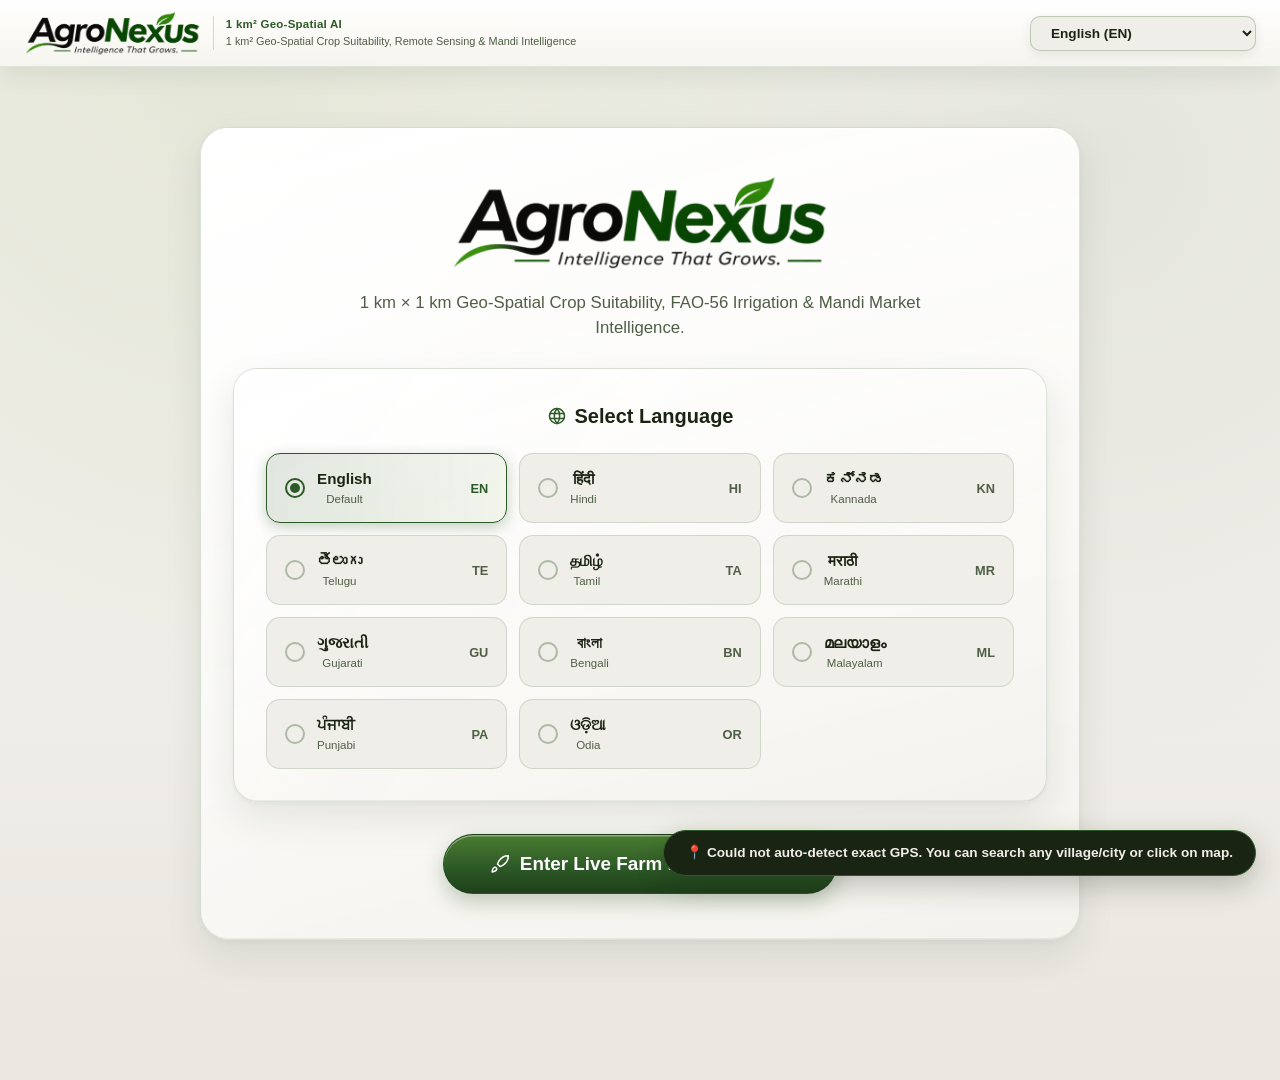
==== commit 13654531: "feat: AgroNexus UI redesign, Pantone 2026 palette, botanical icons, irrigation & multilingual Mandi " ====
--- a/frontend/index.html
+++ b/frontend/index.html
@@ -4,7 +4,8 @@
 <head>
   <meta charset="UTF-8">
   <meta name="viewport" content="width=device-width, initial-scale=1.0">
-  <title>KBV - Know Before Visit | AI Crop Disease, Pest & 1 km² Geo-Spatial Analysis</title>
+  <title>AgroNexus — Intelligence That Grows. | 1 km² Geo-Spatial Crop, Irrigation & Mandi Intelligence</title>
+  <link rel="icon" type="image/png" href="assets/agronexus_logo.png?v=3.2" />
 
   <!-- Leaflet CSS (Local offline first + CDN fallback) -->
   <link rel="stylesheet" href="css/leaflet.css" />
@@ -13,36 +14,40 @@
   <style>
     /* ==========================================================================
        KBV FULL-WIDTH RESPONSIVE WEBSITE DESIGN SYSTEM
-       Rich Rustic Agro Palette:
-       - #590907 (Deep Oxblood / Crimson)
-       - #e8d2b5 (Warm Cream / Soft Sand)
-       - #a5a79b (Sage / Olive-Tinted Slate)
+       Pantone® Color of the Year 2026 (60:30:10 Glossy Porcelain & Botanical):
+       - 60% PANTONE 11-4201 TCX Cloud Dancer (#F0EEE9)
+       - 30% PANTONE 11-0601 TCX Bright White (#FFFFFF) Glossy Surfaces
+       - 10% PANTONE 18-0430 TCX Calliste Forest (#2D5A27) & Greenery (#5E882A)
        ========================================================================== */
     :root {
-      --kbv-primary: #590907;
-      --kbv-primary-hover: #75120f;
-      --kbv-primary-glow: rgba(89, 9, 7, 0.45);
-      --kbv-primary-gradient: linear-gradient(135deg, #7c1512 0%, #590907 100%);
-      --kbv-cream: #e8d2b5;
-      --kbv-sage: #a5a79b;
-
-      --kbv-bg: #0e0a09;
-      --kbv-surface: #181210;
-      --kbv-surface-card: rgba(26, 20, 18, 0.94);
-      --kbv-border: rgba(165, 167, 155, 0.22);
-      --kbv-border-active: #590907;
-
-      --kbv-red: #590907;
-      --kbv-red-dark: #3f0605;
-      --kbv-red-glow: rgba(89, 9, 7, 0.45);
-      --kbv-red-gradient: linear-gradient(135deg, #7c1512 0%, #590907 100%);
-      --kbv-emerald: #a5a79b;
-      --kbv-emerald-glow: rgba(165, 167, 155, 0.35);
-      --kbv-amber: #e8d2b5;
-
-      --text-main: #f5eedf;
-      --text-sub: #a5a79b;
-      --text-accent: #e8d2b5;
+      --kbv-primary: #2D5A27;
+      --kbv-primary-hover: #3B7333;
+      --kbv-primary-glow: rgba(45, 90, 39, 0.28);
+      --kbv-primary-gradient: linear-gradient(180deg, #4b7d31 0%, #2d5a27 55%, #1e3f1a 100%);
+      --kbv-cream: #1A2412;
+      --kbv-sage: #4F5E46;
+      --kbv-accent: #2D5A27;
+      --kbv-well-bg: #F0EEE9;
+
+      --kbv-bg: #F0EEE9;
+      --kbv-surface: #FFFFFF;
+      --kbv-surface-card: #FFFFFF;
+      --bg-surface-elevated: #F0EEE9;
+      --border-color: rgba(45, 90, 39, 0.16);
+      --kbv-border: rgba(45, 90, 39, 0.16);
+      --kbv-border-active: #2D5A27;
+
+      --kbv-red: #2D5A27;
+      --kbv-red-dark: #1E3F1A;
+      --kbv-red-glow: rgba(45, 90, 39, 0.28);
+      --kbv-red-gradient: linear-gradient(180deg, #4b7d31 0%, #2d5a27 55%, #1e3f1a 100%);
+      --kbv-emerald: #2D5A27;
+      --kbv-emerald-glow: rgba(94, 136, 42, 0.28);
+      --kbv-amber: #9A6700;
+
+      --text-main: #1A2412;
+      --text-sub: #4F5E46;
+      --text-accent: #2D5A27;
     }
 
     * {
@@ -52,6 +57,10 @@
     }
 
     body {
+      background:
+        radial-gradient(circle at 18% 0%, rgba(107, 148, 51, 0.12) 0%, transparent 48%),
+        radial-gradient(circle at 86% 14%, rgba(45, 90, 39, 0.08) 0%, transparent 42%),
+        linear-gradient(180deg, #F4F2ED 0%, #F0EEE9 60%, #EAE7E0 100%);
       background-color: var(--kbv-bg);
       color: var(--text-main);
       font-family: -apple-system, BlinkMacSystemFont, "Segoe UI", Roboto, Helvetica, Arial, sans-serif;
@@ -60,19 +69,263 @@
       line-height: 1.5;
     }
 
-    /* Website Header & Navigation */
+    /* Luxury Glossy Porcelain & Botanical Lacquer Specular System */
+    .kbv-snapshot-card,
+    .kbv-editorial-card,
+    .kbv-map-card-web,
+    .kbv-lang-grid-card,
+    .kbv-hero-banner,
+    .kbv-loc-badge-banner,
+    .modal-card {
+      position: relative;
+      overflow: hidden;
+      background: linear-gradient(165deg, rgba(255, 255, 255, 0.99) 0%, rgba(250, 249, 246, 0.97) 58%, rgba(244, 242, 237, 0.98) 100%) !important;
+      border: 1px solid rgba(45, 90, 39, 0.16) !important;
+      box-shadow:
+        0 16px 38px rgba(26, 36, 18, 0.09),
+        0 2px 6px rgba(26, 36, 18, 0.04),
+        inset 0 1.5px 0 rgba(255, 255, 255, 0.98),
+        inset 0 -1px 0 rgba(45, 90, 39, 0.08) !important;
+    }
+
+    .kbv-snapshot-card::before,
+    .kbv-editorial-card::before,
+    .kbv-map-card-web::before,
+    .kbv-lang-grid-card::before,
+    .kbv-hero-banner::before,
+    .kbv-loc-badge-banner::before,
+    .modal-card::before {
+      content: "";
+      position: absolute;
+      inset: 0;
+      background: linear-gradient(125deg, rgba(255, 255, 255, 0.65) 0%, rgba(255, 255, 255, 0.12) 32%, transparent 52%);
+      pointer-events: none;
+      z-index: 0;
+    }
+
+    .kbv-snapshot-card > *,
+    .kbv-editorial-card > *,
+    .kbv-map-card-web > *,
+    .kbv-lang-grid-card > *,
+    .kbv-hero-banner > *,
+    .kbv-loc-badge-banner > *,
+    .modal-card > * {
+      position: relative;
+      z-index: 1;
+    }
+
+    .kbv-dashboard-control-strip {
+      background: linear-gradient(165deg, rgba(255, 255, 255, 0.98) 0%, rgba(247, 245, 240, 0.98) 100%) !important;
+      border: 1px solid rgba(45, 90, 39, 0.16) !important;
+      box-shadow:
+        0 12px 28px rgba(26, 36, 18, 0.07),
+        inset 0 1.5px 0 rgba(255, 255, 255, 0.96) !important;
+    }
+
+    .param-card,
+    .crop-card {
+      background: linear-gradient(160deg, #FFFFFF 0%, #F7F5F0 100%) !important;
+      border: 1px solid rgba(45, 90, 39, 0.16) !important;
+      box-shadow: 0 6px 16px rgba(26, 36, 18, 0.06), inset 0 1px 0 rgba(255, 255, 255, 0.95);
+      transition: transform 0.2s ease, box-shadow 0.2s ease, border-color 0.2s ease;
+    }
+
+    .crop-card:hover,
+    .param-card:hover {
+      border-color: rgba(45, 90, 39, 0.42) !important;
+      box-shadow: 0 10px 24px rgba(26, 36, 18, 0.11), inset 0 1px 0 rgba(255, 255, 255, 0.98);
+    }
+
+    /* Glossy Botanical Lacquer Buttons with Animated Light-Sweep */
+    .kbv-btn-primary-large,
+    .kbv-nav-tab.active,
+    .kbv-nav-feature-btn,
+    .btn-primary {
+      position: relative;
+      overflow: hidden;
+      background: linear-gradient(180deg, #4b7d31 0%, #2d5a27 55%, #1e3f1a 100%) !important;
+      color: #FFFFFF !important;
+      border: 1px solid rgba(30, 63, 26, 0.65) !important;
+      box-shadow: 0 8px 20px rgba(45, 90, 39, 0.28), inset 0 1.5px 0 rgba(255, 255, 255, 0.38) !important;
+      transition: transform 0.2s ease, filter 0.2s ease, box-shadow 0.2s ease;
+    }
+
+    .kbv-btn-primary-large::after,
+    .kbv-nav-tab.active::after,
+    .kbv-nav-feature-btn::after,
+    .btn-primary::after {
+      content: "";
+      position: absolute;
+      top: 0;
+      left: -130%;
+      width: 65%;
+      height: 100%;
+      background: linear-gradient(90deg, transparent, rgba(255, 255, 255, 0.34), transparent);
+      transform: skewX(-22deg);
+      transition: left 0.55s ease;
+      pointer-events: none;
+    }
+
+    .kbv-btn-primary-large:hover::after,
+    .kbv-nav-tab.active:hover::after,
+    .kbv-nav-feature-btn:hover::after,
+    .btn-primary:hover::after {
+      left: 145%;
+    }
+
+    .kbv-btn-primary-large:hover,
+    .kbv-nav-feature-btn:hover,
+    .btn-primary:hover {
+      transform: translateY(-1px);
+      filter: brightness(1.06);
+      box-shadow: 0 12px 26px rgba(45, 90, 39, 0.36), inset 0 1.5px 0 rgba(255, 255, 255, 0.48) !important;
+    }
+
+    .kbv-nav-tab {
+      box-shadow: inset 0 1px 0 rgba(255, 255, 255, 0.85);
+    }
+
+    .kbv-web-logo,
+    .kbv-hero-logo-large {
+      background: linear-gradient(180deg, #4b7d31 0%, #2d5a27 55%, #1e3f1a 100%) !important;
+      color: #FFFFFF !important;
+      box-shadow: 0 8px 20px rgba(45, 90, 39, 0.3), inset 0 1.5px 0 rgba(255, 255, 255, 0.45) !important;
+    }
+
+    /* Website Header & Navigation (2-Tier Refined Editorial on Bright White Gloss) */
     header.kbv-web-header {
-      background: rgba(18, 12, 11, 0.96);
-      border-bottom: 1px solid var(--kbv-border);
+      background: linear-gradient(180deg, rgba(255, 255, 255, 0.98) 0%, rgba(246, 244, 239, 0.96) 100%);
+      border-bottom: 1px solid rgba(45, 90, 39, 0.16);
+      box-shadow: 0 8px 24px rgba(26, 36, 18, 0.08), inset 0 1px 0 rgba(255, 255, 255, 0.98);
       position: sticky;
       top: 0;
       z-index: 2000;
       backdrop-filter: blur(14px);
-      padding: 0 28px;
-      height: 68px;
+    }
+
+    .kbv-header-top-row {
+      max-width: 1280px;
+      margin: 0 auto;
+      padding: 0 24px;
+      height: 66px;
       display: flex;
       align-items: center;
       justify-content: space-between;
+      gap: 14px;
+    }
+
+    .kbv-header-nav-tabs {
+      max-width: 1280px;
+      margin: 0 auto;
+      padding: 8px 24px 10px 24px;
+      border-top: 1px solid rgba(45, 90, 39, 0.12);
+      display: none;
+      align-items: center;
+      gap: 8px;
+      overflow-x: auto;
+      scrollbar-width: none;
+    }
+
+    .kbv-header-nav-tabs::-webkit-scrollbar {
+      display: none;
+    }
+
+    .kbv-nav-tab {
+      background: #F0EEE9;
+      border: 1px solid rgba(45, 90, 39, 0.2);
+      color: var(--kbv-sage);
+      padding: 7px 15px;
+      border-radius: 9999px;
+      font-size: 0.8rem;
+      font-weight: 700;
+      cursor: pointer;
+      white-space: nowrap;
+      display: inline-flex;
+      align-items: center;
+      gap: 6px;
+      transition: all 0.2s ease;
+    }
+
+    .kbv-nav-tab:hover {
+      background: rgba(45, 90, 39, 0.1);
+      border-color: rgba(45, 90, 39, 0.45);
+      color: #2D5A27;
+    }
+
+    .kbv-nav-tab.active {
+      background: var(--kbv-primary-gradient);
+      border-color: #1E3F1A;
+      color: #FFFFFF;
+      box-shadow: 0 6px 16px var(--kbv-primary-glow);
+    }
+
+    .kbv-editorial-tab-panel {
+      display: none;
+      animation: fadeIn 0.22s ease-out;
+    }
+
+    .kbv-editorial-tab-panel.active {
+      display: block;
+    }
+
+    @keyframes fadeIn {
+      from { opacity: 0; transform: translateY(4px); }
+      to { opacity: 1; transform: translateY(0); }
+    }
+
+    .kbv-map-snapshot-grid {
+      display: grid;
+      grid-template-columns: 1.55fr 1fr;
+      gap: 20px;
+      align-items: stretch;
+    }
+
+    @media (max-width: 960px) {
+      .kbv-map-snapshot-grid {
+        grid-template-columns: 1fr;
+      }
+      .kbv-dashboard-control-grid {
+        grid-template-columns: 1fr !important;
+      }
+    }
+
+    .kbv-snapshot-card {
+      background: var(--kbv-surface-card);
+      border: 1.5px solid rgba(165, 167, 155, 0.25);
+      border-radius: 24px;
+      padding: 22px;
+      display: flex;
+      flex-direction: column;
+      justify-content: space-between;
+      gap: 16px;
+      box-shadow: 0 10px 30px rgba(0, 0, 0, 0.45);
+    }
+
+    .kbv-snapshot-row {
+      display: flex;
+      justify-content: space-between;
+      align-items: center;
+      padding: 9px 0;
+      border-bottom: 1px solid rgba(165, 167, 155, 0.12);
+      font-size: 0.84rem;
+    }
+
+    .kbv-snapshot-row:last-child {
+      border-bottom: none;
+    }
+
+    .kbv-editorial-card {
+      background: var(--kbv-surface-card);
+      border: 1px solid var(--kbv-border);
+      border-radius: 24px;
+      padding: 24px;
+      box-shadow: 0 10px 30px rgba(0, 0, 0, 0.45);
+    }
+
+    .kbv-soil-climate-grid {
+      display: grid;
+      grid-template-columns: repeat(auto-fit, minmax(320px, 1fr));
+      gap: 20px;
     }
 
     .kbv-brand-group {
@@ -114,27 +367,27 @@
     }
 
     .kbv-lang-dropdown {
-      background: rgba(26, 20, 18, 0.9);
-      border: 1.5px solid rgba(165, 167, 155, 0.35);
-      color: var(--kbv-cream);
+      background: #F0EEE9;
+      border: 1.5px solid rgba(45, 90, 39, 0.26);
+      color: #1A2412;
       padding: 8px 16px;
       border-radius: 10px;
       font-size: 0.85rem;
       font-weight: 700;
       outline: none;
       cursor: pointer;
-      box-shadow: 0 4px 14px rgba(0, 0, 0, 0.5);
+      box-shadow: 0 4px 12px rgba(26, 36, 18, 0.08);
       transition: all 0.2s ease;
     }
 
     .kbv-lang-dropdown:hover, .kbv-lang-dropdown:focus {
       border-color: var(--kbv-primary);
-      box-shadow: 0 0 14px var(--kbv-primary-glow);
+      box-shadow: 0 0 12px var(--kbv-primary-glow);
     }
 
     .kbv-lang-dropdown option {
-      background: #181210;
-      color: #f5eedf;
+      background: #FFFFFF;
+      color: #1A2412;
     }
 
     /* Main Website Page Content Container */
@@ -153,7 +406,7 @@
     }
 
     .kbv-hero-banner {
-      background: radial-gradient(circle at 50% 30%, rgba(89, 9, 7, 0.35) 0%, rgba(165, 167, 155, 0.08) 50%, rgba(14, 10, 9, 0) 80%);
+      background: #FFFFFF;
       border: 1px solid var(--kbv-border);
       border-radius: 28px;
       padding: 60px 40px;
@@ -173,22 +426,22 @@
       justify-content: center;
       font-size: 34px;
       margin: 0 auto 20px auto;
-      box-shadow: 0 0 25px var(--kbv-primary-glow);
-      border: 1px solid rgba(232, 210, 181, 0.3);
+      box-shadow: 0 0 22px var(--kbv-primary-glow);
+      border: 1px solid rgba(30, 63, 26, 0.4);
     }
 
     .kbv-hero-headline {
       font-size: 3.4rem;
       font-weight: 900;
-      color: #ffffff;
+      color: #1A2412;
       line-height: 1.15;
       margin-bottom: 14px;
       letter-spacing: -0.02em;
     }
 
     .kbv-hero-headline .kbv-highlight {
-      color: var(--kbv-cream);
-      text-shadow: 0 0 20px rgba(89, 9, 7, 0.6);
+      color: #2D5A27;
+      text-shadow: none;
     }
 
     .kbv-hero-sub {
@@ -206,7 +459,7 @@
       padding: 32px;
       max-width: 820px;
       margin: 0 auto 36px auto;
-      box-shadow: 0 15px 40px rgba(0, 0, 0, 0.7);
+      box-shadow: 0 12px 30px rgba(26, 36, 18, 0.08);
       backdrop-filter: blur(12px);
     }
 
@@ -218,7 +471,7 @@
       justify-content: center;
       gap: 8px;
       margin-bottom: 20px;
-      color: var(--kbv-cream);
+      color: #1A2412;
     }
 
     .kbv-lang-grid {
@@ -233,8 +486,9 @@
       justify-content: space-between;
       padding: 14px 18px;
       border-radius: 14px;
-      background: rgba(255, 255, 255, 0.03);
+      background: #F0EEE9;
       border: 1.5px solid var(--kbv-border);
+      color: #1A2412;
       cursor: pointer;
       transition: all 0.2s ease;
     }
@@ -249,7 +503,7 @@
       width: 20px;
       height: 20px;
       border-radius: 50%;
-      border: 2px solid rgba(255, 255, 255, 0.3);
+      border: 2px solid rgba(45, 90, 39, 0.35);
       display: flex;
       align-items: center;
       justify-content: center;
@@ -264,9 +518,9 @@
     }
 
     .kbv-lang-option.active {
-      background: linear-gradient(90deg, rgba(239, 68, 68, 0.25) 0%, rgba(239, 68, 68, 0.08) 100%);
-      border-color: var(--kbv-red);
-      box-shadow: 0 0 18px var(--kbv-red-glow);
+      background: linear-gradient(90deg, rgba(45, 90, 39, 0.14) 0%, rgba(107, 148, 51, 0.08) 100%);
+      border-color: #2D5A27;
+      box-shadow: 0 4px 14px var(--kbv-primary-glow);
     }
 
     .kbv-lang-option.active .kbv-radio-circle {
@@ -600,10 +854,11 @@
       width: 100%;
       padding: 14px 18px;
       border-radius: 14px;
-      background: rgba(14, 25, 18, 0.95);
-      border: 1px solid rgba(255, 255, 255, 0.15);
-      color: #ffffff;
+      background: #F0EEE9;
+      border: 1px solid rgba(45, 90, 39, 0.24);
+      color: #1A2412;
       font-size: 0.92rem;
+      font-weight: 600;
       outline: none;
     }
 
@@ -611,9 +866,9 @@
       width: 100%;
       padding: 14px 18px;
       border-radius: 14px;
-      background: rgba(16, 185, 129, 0.12);
-      border: 1.5px solid rgba(16, 185, 129, 0.4);
-      color: var(--text-accent);
+      background: rgba(45, 90, 39, 0.1);
+      border: 1.5px solid rgba(45, 90, 39, 0.35);
+      color: #2D5A27;
       font-size: 0.92rem;
       font-weight: 700;
       cursor: pointer;
@@ -625,8 +880,8 @@
     }
 
     .kbv-loc-detect-btn:hover {
-      background: rgba(16, 185, 129, 0.22);
-      border-color: var(--kbv-emerald);
+      background: rgba(45, 90, 39, 0.18);
+      border-color: #2D5A27;
     }
 
     /* ==========================================================================
@@ -766,7 +1021,7 @@
       align-items: flex-start;
       gap: 10px;
       font-size: 0.88rem;
-      color: #f5eedf;
+      color: var(--text-main);
       line-height: 1.45;
     }
 
@@ -870,14 +1125,14 @@
       position: fixed;
       bottom: 24px;
       right: 24px;
-      background: rgba(15, 23, 42, 0.95);
-      border: 1px solid var(--kbv-emerald);
-      color: #f1f5f9;
+      background: #1A2412;
+      border: 1px solid #2D5A27;
+      color: #F0EEE9;
       padding: 12px 22px;
       border-radius: 9999px;
       font-size: 0.85rem;
       font-weight: 600;
-      box-shadow: 0 10px 30px rgba(0, 0, 0, 0.7);
+      box-shadow: 0 10px 28px rgba(26, 36, 18, 0.25);
       pointer-events: none;
       opacity: 0;
       transform: translateY(20px);
@@ -892,7 +1147,7 @@
 
     /* Screen 3 & 4 Location Info, Search & Presets */
     .kbv-loc-card-wrapper {
-      background: rgba(26, 20, 18, 0.85);
+      background: #FFFFFF;
       border: 1px solid var(--kbv-border);
       border-radius: 16px;
       padding: 16px;
@@ -900,8 +1155,8 @@
     }
 
     .kbv-loc-badge-banner {
-      background: linear-gradient(135deg, rgba(89, 9, 7, 0.35) 0%, rgba(24, 18, 16, 0.95) 100%);
-      border: 1.5px solid rgba(232, 210, 181, 0.3);
+      background: #FFFFFF;
+      border: 1.5px solid rgba(45, 90, 39, 0.2);
       border-radius: 16px;
       padding: 14px 20px;
       margin-bottom: 24px;
@@ -910,31 +1165,33 @@
       align-items: center;
       flex-wrap: wrap;
       gap: 12px;
-      box-shadow: 0 4px 20px rgba(0, 0, 0, 0.4);
+      box-shadow: 0 8px 22px rgba(26, 36, 18, 0.08);
     }
 
     .kbv-preset-chip {
-      background: rgba(165, 167, 155, 0.15);
-      border: 1px solid rgba(165, 167, 155, 0.3);
-      color: var(--kbv-cream);
+      background: #F0EEE9;
+      border: 1px solid rgba(45, 90, 39, 0.22);
+      color: #1A2412;
       padding: 4px 10px;
       border-radius: 20px;
       font-size: 0.72rem;
+      font-weight: 600;
       cursor: pointer;
       transition: all 0.2s ease;
     }
-    .kbv-preset-chip:hover {
-      background: var(--kbv-primary);
-      border-color: var(--kbv-cream);
-      color: #ffffff;
+    .kbv-preset-chip:hover,
+    .kbv-crop-chip.active {
+      background: #2D5A27 !important;
+      border-color: #1E3F1A !important;
+      color: #FFFFFF !important;
       transform: translateY(-1px);
     }
 
     .kbv-loc-search-input {
       width: 100%;
-      background: rgba(14, 10, 9, 0.85);
-      border: 1px solid var(--kbv-border);
-      color: #f5eedf;
+      background: #F0EEE9;
+      border: 1px solid rgba(45, 90, 39, 0.24);
+      color: #1A2412;
       padding: 10px 14px;
       border-radius: 10px;
       font-size: 0.82rem;
@@ -942,8 +1199,8 @@
       transition: border-color 0.2s;
     }
     .kbv-loc-search-input:focus {
-      border-color: var(--kbv-cream);
-      box-shadow: 0 0 10px rgba(232, 210, 181, 0.2);
+      border-color: #2D5A27;
+      box-shadow: 0 0 0 3px rgba(45, 90, 39, 0.14);
     }
 
     .kbv-search-dropdown {
@@ -951,58 +1208,404 @@
       top: 100%;
       left: 0;
       right: 0;
-      background: #181210;
-      border: 1px solid var(--kbv-border);
+      background: #FFFFFF;
+      border: 1px solid rgba(45, 90, 39, 0.22);
       border-radius: 10px;
       max-height: 220px;
       overflow-y: auto;
       z-index: 3000;
-      box-shadow: 0 10px 25px rgba(0,0,0,0.8);
+      box-shadow: 0 12px 28px rgba(26, 36, 18, 0.14);
       margin-top: 4px;
     }
     .kbv-search-item {
       padding: 10px 14px;
-      border-bottom: 1px solid rgba(255,255,255,0.06);
+      border-bottom: 1px solid rgba(45, 90, 39, 0.08);
       cursor: pointer;
       font-size: 0.8rem;
+      color: #1A2412;
+      transition: background 0.15s;
+    }
+    .kbv-search-item:hover {
+      background: #F0EEE9;
+      color: #2D5A27;
+    }
+  
+    /* Header Screen Navigation */
+    .kbv-nav-screen-btn {
+      background: rgba(255, 255, 255, 0.05);
+      border: 1px solid rgba(255, 255, 255, 0.15);
       color: #e2e8f0;
-      transition: background 0.15s;
-    }
-    .kbv-search-item:hover {
-      background: rgba(89, 9, 7, 0.6);
-      color: #f5eedf;
-    }
+      padding: 6px 14px;
+      border-radius: 9999px;
+      font-size: 0.8rem;
+      font-weight: 700;
+      cursor: pointer;
+      transition: all 0.2s ease;
+      display: inline-flex;
+      align-items: center;
+      gap: 6px;
+    }
+    .kbv-nav-screen-btn:hover {
+      background: rgba(232, 210, 181, 0.15);
+      border-color: var(--kbv-cream);
+      color: #ffffff;
+    }
+    .kbv-nav-screen-btn.active {
+      background: var(--kbv-primary-gradient);
+      border-color: #1E3F1A;
+      color: #FFFFFF;
+      box-shadow: 0 4px 14px var(--kbv-primary-glow);
+    }
+
+    .kbv-nav-feature-btn {
+      padding: 6px 12px;
+      border-radius: 9999px;
+      font-size: 0.78rem;
+      font-weight: 700;
+      cursor: pointer;
+      transition: all 0.2s ease;
+      display: inline-flex;
+      align-items: center;
+      gap: 6px;
+    }
+    .kbv-nav-feature-btn:hover {
+      transform: translateY(-1px);
+      filter: brightness(1.15);
+    }
+
+    /* Screen 1 Advanced Capabilities Showcase Cards */
+    .kbv-feature-highlight-card {
+      background: rgba(24, 18, 16, 0.92);
+      border: 1.5px solid rgba(165, 167, 155, 0.25);
+      border-radius: 20px;
+      padding: 20px;
+      cursor: pointer;
+      transition: all 0.25s ease;
+      box-shadow: 0 8px 24px rgba(0,0,0,0.45);
+      display: flex;
+      flex-direction: column;
+      justify-content: space-between;
+    }
+    .kbv-feature-highlight-card:hover {
+      transform: translateY(-4px);
+      border-color: var(--kbv-cream);
+      box-shadow: 0 14px 35px rgba(0,0,0,0.7);
+    }
+
+    .kbv-quick-link-btn {
+      font-size: 0.82rem;
+      font-weight: 800;
+      display: inline-flex;
+      align-items: center;
+      gap: 6px;
+      margin-top: 10px;
+    }
+
+    /* Integrated Module & Modal Component Styles */
+    .btn {
+      display: inline-flex;
+      align-items: center;
+      gap: 6px;
+      padding: 8px 14px;
+      border-radius: 8px;
+      font-size: 0.85rem;
+      font-weight: 600;
+      cursor: pointer;
+      border: none;
+      transition: all 0.2s;
+    }
+    .btn-primary {
+      background: var(--kbv-primary-gradient);
+      color: #FFFFFF;
+      border: 1px solid rgba(30, 63, 26, 0.55);
+    }
+    .btn-primary:hover {
+      filter: brightness(1.08);
+    }
+    .btn-secondary {
+      background: #F0EEE9;
+      color: #1A2412;
+      border: 1px solid rgba(45, 90, 39, 0.24);
+    }
+    .btn-secondary:hover {
+      border-color: #2D5A27;
+      background: rgba(45, 90, 39, 0.1);
+    }
+
+    .param-section-title {
+      font-size: 0.9rem;
+      font-weight: 700;
+      margin: 12px 0 8px 0;
+      color: #1A2412;
+      display: flex;
+      align-items: center;
+      justify-content: space-between;
+    }
+    .param-grid {
+      display: grid;
+      grid-template-columns: repeat(auto-fit, minmax(120px, 1fr));
+      gap: 10px;
+    }
+    .param-card {
+      background: #FFFFFF;
+      border: 1px solid var(--kbv-border);
+      border-radius: 10px;
+      padding: 10px 12px;
+    }
+    .param-label {
+      font-size: 0.7rem;
+      color: var(--kbv-sage);
+      text-transform: uppercase;
+      letter-spacing: 0.03em;
+      margin-bottom: 4px;
+    }
+    .param-value {
+      font-size: 1.05rem;
+      font-weight: 800;
+      color: #1A2412;
+    }
+    .param-unit {
+      font-size: 0.72rem;
+      color: var(--kbv-sage);
+      font-weight: 500;
+    }
+    .param-meta {
+      font-size: 0.68rem;
+      color: #5C6B52;
+      margin-top: 3px;
+    }
+
+    .irrigation-table {
+      width: 100%;
+      border-collapse: collapse;
+      font-size: 0.76rem;
+      margin-top: 8px;
+    }
+    .irrigation-table th {
+      padding: 8px 6px;
+      background: #F0EEE9;
+      color: #2D5A27;
+      text-align: center;
+      border-bottom: 1.5px solid rgba(45, 90, 39, 0.2);
+      font-weight: 700;
+    }
+    .irrigation-table td {
+      padding: 7px 6px;
+      text-align: center;
+      border-bottom: 1px solid rgba(45, 90, 39, 0.1);
+      color: #1A2412;
+    }
+    .badge-due {
+      background: rgba(185, 28, 28, 0.12);
+      color: #991b1b;
+      border: 1px solid rgba(185, 28, 28, 0.28);
+      padding: 2px 7px;
+      border-radius: 4px;
+      font-weight: 700;
+      font-size: 0.7rem;
+    }
+    .badge-ok {
+      background: rgba(45, 90, 39, 0.12);
+      color: #2D5A27;
+      border: 1px solid rgba(45, 90, 39, 0.25);
+      padding: 2px 7px;
+      border-radius: 4px;
+      font-weight: 700;
+      font-size: 0.7rem;
+    }
+
+    .chat-window {
+      display: flex;
+      flex-direction: column;
+      height: 280px;
+      background: #F0EEE9;
+      border: 1px solid var(--kbv-border);
+      border-radius: 10px;
+      overflow: hidden;
+    }
+    .chat-messages {
+      flex: 1;
+      overflow-y: auto;
+      padding: 12px;
+      display: flex;
+      flex-direction: column;
+      gap: 10px;
+    }
+    .chat-bubble {
+      padding: 10px 13px;
+      border-radius: 10px;
+      font-size: 0.82rem;
+      line-height: 1.45;
+      max-width: 88%;
+    }
+    .chat-bubble.bot {
+      background: #FFFFFF;
+      border: 1px solid rgba(45, 90, 39, 0.18);
+      align-self: flex-start;
+      color: #1A2412;
+    }
+    .chat-bubble.user {
+      background: var(--kbv-primary-gradient);
+      color: #FFFFFF;
+      font-weight: 600;
+      align-self: flex-end;
+    }
+    .chat-input-bar {
+      padding: 8px;
+      background: #FFFFFF;
+      border-top: 1px solid var(--kbv-border);
+    }
+    .chat-input-bar input {
+      background: #F0EEE9;
+      border: 1px solid rgba(45, 90, 39, 0.24);
+      border-radius: 6px;
+      padding: 8px 10px;
+      color: #1A2412;
+      outline: none;
+      font-size: 0.82rem;
+    }
+
+    .modal-backdrop {
+      position: fixed;
+      inset: 0;
+      background: rgba(26, 36, 18, 0.52);
+      backdrop-filter: blur(6px);
+      z-index: 4500;
+      display: flex;
+      align-items: center;
+      justify-content: center;
+      visibility: hidden;
+      opacity: 0;
+      transition: all 0.2s ease;
+    }
+    .modal-backdrop.open {
+      visibility: visible;
+      opacity: 1;
+    }
+    .modal-card {
+      background: #FFFFFF;
+      border: 1px solid var(--kbv-border);
+      border-radius: 16px;
+      width: 92%;
+      max-width: 860px;
+      max-height: 85vh;
+      display: flex;
+      flex-direction: column;
+      box-shadow: 0 24px 50px rgba(26, 36, 18, 0.22);
+      overflow: hidden;
+    }
+    .modal-header {
+      padding: 16px 22px;
+      border-bottom: 1px solid var(--kbv-border);
+      display: flex;
+      align-items: center;
+      justify-content: space-between;
+    }
+    .modal-title {
+      font-size: 1.1rem;
+      font-weight: 800;
+      color: #1A2412;
+    }
+    .modal-close-btn {
+      background: none;
+      border: none;
+      color: #4F5E46;
+      font-size: 1.5rem;
+      cursor: pointer;
+      line-height: 1;
+    }
+    .modal-body {
+      padding: 20px;
+      overflow-y: auto;
+      flex: 1;
+      color: #1A2412;
+    }
+    .provenance-table {
+      width: 100%;
+      border-collapse: collapse;
+      font-size: 0.78rem;
+    }
+    .provenance-table th {
+      background: #F0EEE9;
+      padding: 9px;
+      text-align: left;
+      color: #2D5A27;
+      border-bottom: 1.5px solid rgba(45, 90, 39, 0.2);
+    }
+    .provenance-table td {
+      padding: 9px;
+      border-bottom: 1px solid rgba(45, 90, 39, 0.1);
+      color: #1A2412;
+    }
+
+    /* Custom Monoline Botanical & Vector Icon Alignment */
+    .kbv-svg {
+      display: inline-block;
+      vertical-align: -0.15em;
+      flex-shrink: 0;
+    }
+    [data-icon] {
+      display: inline-flex;
+      align-items: center;
+      justify-content: center;
+      line-height: 1;
+    }
+
   </style>
 </head>
 
 <body>
 
-  <!-- Website Top Navigation Bar -->
+  <!-- Website Top Navigation Bar (2-Tier Heritage Editorial) -->
   <header class="kbv-web-header">
-    <div class="kbv-brand-group" onclick="window.kbvApp.goToScreen(1)">
-      <div class="kbv-web-logo">🍁</div>
-      <div>
-        <div class="kbv-brand-text">KBV <span style="color:#e8d2b5; font-weight:900;" data-i18n="brand_sub">Know Before Visit</span></div>
-        <div class="kbv-brand-tagline" data-i18n="brand_tagline">AI Crop Disease, Pest Diagnostics & 1 km² Geo-Spatial Engine</div>
+    <div class="kbv-header-top-row">
+      <div class="kbv-brand-group" onclick="window.kbvApp.goToScreen(4)" title="AgroNexus — Intelligence That Grows.">
+        <img src="assets/agronexus_logo.png?v=3.2" alt="AgroNexus — Intelligence That Grows." style="height:46px; width:auto; max-width:240px; object-fit:contain; display:block;" onerror="if(!this.dataset.fb){this.dataset.fb='1';this.src='/static/assets/agronexus_logo.png?v=3.2';}else{this.style.display='none';document.getElementById('kbvBrandFallback').style.display='flex';}" />
+        <div id="kbvBrandFallback" style="display:none; align-items:center; gap:10px;">
+          <div class="kbv-web-logo"><span data-icon="brand_leaf" data-size="22"></span></div>
+          <div>
+            <div class="kbv-brand-text">Agro<span style="color:#2D5A27; font-weight:900;">Nexus</span></div>
+            <div class="kbv-brand-tagline">Intelligence That Grows.</div>
+          </div>
+        </div>
+        <div style="border-left:1px solid rgba(45,90,39,0.2); padding-left:12px; display:flex; flex-direction:column;">
+          <span style="font-size:0.72rem; font-weight:700; color:#2D5A27; letter-spacing:0.02em;">1 km² Geo-Spatial AI</span>
+          <span style="font-size:0.68rem; color:var(--kbv-sage);" data-i18n="brand_tagline">Crop Suitability, Irrigation & Mandi Intelligence</span>
+        </div>
+      </div>
+
+      <!-- Header Actions (Language Switcher & Primary Health Card CTA) -->
+      <div class="kbv-header-actions">
+        <div class="kbv-header-nav" id="kbvHeaderFeatureNav" style="display:none; gap:8px; align-items:center;">
+          <button type="button" class="kbv-nav-tab" style="padding:6px 12px; font-size:0.78rem; background:#F0EEE9; border:1px solid rgba(45,90,39,0.28); color:#2D5A27;" onclick="window.kbvApp.goToScreen(1)"><span data-icon="globe" data-size="14"></span> Languages</button>
+          <button type="button" class="kbv-nav-feature-btn" style="background:var(--kbv-primary-gradient); border:1px solid #1E3F1A; color:#FFFFFF; font-weight:800;" onclick="window.kbvApp.downloadHealthCard()"><span data-icon="doc" data-size="14"></span> Health Card PDF</button>
+        </div>
+
+        <select class="kbv-lang-dropdown" id="kbvNavLangSelect">
+          <option value="en" selected>English (EN)</option>
+          <option value="hi">हिंदी - Hindi (HI)</option>
+          <option value="kn">ಕನ್ನಡ - Kannada (KN)</option>
+          <option value="te">తెలుగు - Telugu (TE)</option>
+          <option value="ta">தமிழ் - Tamil (TA)</option>
+          <option value="mr">मराठी - Marathi (MR)</option>
+          <option value="gu">ગુજરાતી - Gujarati (GU)</option>
+          <option value="bn">বাংলা - Bengali (BN)</option>
+          <option value="ml">മലയാളം - Malayalam (ML)</option>
+          <option value="pa">ਪੰਜਾਬੀ - Punjabi (PA)</option>
+          <option value="or">ଓଡ଼ିଆ - Odia (OR)</option>
+        </select>
       </div>
     </div>
 
-    <!-- Header Actions (Language Selection) -->
-    <div class="kbv-header-actions">
-      <select class="kbv-lang-dropdown" id="kbvNavLangSelect">
-        <option value="en" selected>English (EN)</option>
-        <option value="hi">हिंदी - Hindi (HI)</option>
-        <option value="kn">ಕನ್ನಡ - Kannada (KN)</option>
-        <option value="te">తెలుగు - Telugu (TE)</option>
-        <option value="ta">தமிழ் - Tamil (TA)</option>
-        <option value="mr">मराठी - Marathi (MR)</option>
-        <option value="gu">ગુજરાતી - Gujarati (GU)</option>
-        <option value="bn">বাংলা - Bengali (BN)</option>
-        <option value="ml">മലയാളം - Malayalam (ML)</option>
-        <option value="pa">ਪੰਜਾਬੀ - Punjabi (PA)</option>
-        <option value="or">ଓଡ଼ିଆ - Odia (OR)</option>
-      </select>
-    </div>
+    <!-- Tier 2: Focused Editorial Workspace Tabs (Shown on Dashboard) -->
+    <nav class="kbv-header-nav-tabs" id="kbvDashboardTabs">
+      <button type="button" class="kbv-nav-tab active" data-tab-view="map" onclick="window.kbvApp.switchDashboardTab('map')"><span data-icon="map" data-size="14"></span> 1 km² Field Map</button>
+      <button type="button" class="kbv-nav-tab" data-tab-view="crops" onclick="window.kbvApp.switchDashboardTab('crops')"><span data-icon="crops" data-size="14"></span> Crop Advisor</button>
+      <button type="button" class="kbv-nav-tab" data-tab-view="soil" onclick="window.kbvApp.switchDashboardTab('soil')"><span data-icon="soil" data-size="14"></span> Soil & Climate</button>
+      <button type="button" class="kbv-nav-tab" data-tab-view="irrigation" onclick="window.kbvApp.switchDashboardTab('irrigation')"><span data-icon="water" data-size="14"></span> Irrigation Plan</button>
+      <button type="button" class="kbv-nav-tab" data-tab-view="mandi" onclick="window.kbvApp.switchDashboardTab('mandi')"><span data-icon="mandi" data-size="14"></span> Mandi Market</button>
+      <button type="button" class="kbv-nav-tab" data-tab-view="doctor" onclick="window.kbvApp.switchDashboardTab('doctor')"><span data-icon="doctor" data-size="14"></span> AI Crop Doctor</button>
+    </nav>
   </header>
 
   <!-- Main Website Container -->
@@ -1011,28 +1614,31 @@
     <!-- =====================================================================
          PAGE 1: WELCOME & LANGUAGE SELECTION (HERO SECTION)
          ===================================================================== -->
-    <section id="kbvScreen1" style="display:block;">
-      <div class="kbv-hero-banner">
-        <div class="kbv-hero-logo-large">🍁</div>
-        <h1 class="kbv-hero-headline" id="kbvHeroTitle">
-          Know Before <span class="kbv-highlight">Visit</span>
+    <section id="kbvScreen1" style="display:block; max-width:880px; margin:24px auto 60px auto;">
+      <div class="kbv-hero-banner" style="padding:45px 32px; text-align:center;">
+        <img src="assets/agronexus_logo.png?v=3.2" alt="AgroNexus — Intelligence That Grows." style="max-width:380px; width:90%; height:auto; margin:0 auto 18px auto; display:block;" onerror="if(!this.dataset.fb){this.dataset.fb='1';this.src='/static/assets/agronexus_logo.png?v=3.2';}else{this.style.display='none';document.getElementById('kbvHeroTitle').style.cssText='font-size:2.8rem;margin-bottom:8px;color:#1A2412;';}" />
+        <h1 class="kbv-hero-headline" id="kbvHeroTitle" style="position:absolute; width:1px; height:1px; overflow:hidden; clip:rect(0,0,0,0);">
+          Agro<span class="kbv-highlight">Nexus</span>
         </h1>
-        <p class="kbv-hero-sub" data-i18n="hero_desc">
-          AI-Powered Disease & Pest Analysis for Better Farming within a 1 km × 1 km Geographical Analysis Area.
+        <p class="kbv-hero-sub" style="font-size:1.05rem; margin-bottom:28px; max-width:620px;" data-i18n="hero_desc">
+          AI-Powered Geo-Spatial Crop Intelligence, Remote Sensing & Mandi Market Analytics.
         </p>
 
-        <!-- Language Selector Card -->
-        <div class="kbv-lang-grid-card">
-          <div class="kbv-lang-grid-title">
-            <span>🌐</span>
-            <span data-i18n="select_lang">Select Language</span>
+        <!-- Dedicated Language Selector Card -->
+        <div class="kbv-lang-grid-card" style="margin-bottom:32px; border:1.5px solid rgba(45, 90, 39, 0.22); box-shadow:0 12px 30px rgba(26,36,18,0.08);">
+          <div class="kbv-lang-grid-title" style="font-size:1.25rem; font-weight:800; margin-bottom:22px; color:#1A2412;">
+            <span data-icon="globe" data-size="20" style="color:#2D5A27;"></span>
+            <span data-i18n="select_lang">Select Your Language / अपनी भाषा चुनें</span>
           </div>
 
           <div class="kbv-lang-grid">
             <div class="kbv-lang-option active" data-lang="en">
               <div class="kbv-lang-option-left">
                 <div class="kbv-radio-circle"><div class="kbv-radio-inner"></div></div>
-                <span class="kbv-lang-name">English</span>
+                <div>
+                  <div class="kbv-lang-name">English</div>
+                  <div style="font-size:0.72rem; color:var(--kbv-sage);">Default</div>
+                </div>
               </div>
               <span class="kbv-lang-code">EN</span>
             </div>
@@ -1040,7 +1646,10 @@
             <div class="kbv-lang-option" data-lang="hi">
               <div class="kbv-lang-option-left">
                 <div class="kbv-radio-circle"><div class="kbv-radio-inner"></div></div>
-                <span class="kbv-lang-name">हिंदी (Hindi)</span>
+                <div>
+                  <div class="kbv-lang-name">हिंदी</div>
+                  <div style="font-size:0.72rem; color:var(--kbv-sage);">Hindi</div>
+                </div>
               </div>
               <span class="kbv-lang-code">HI</span>
             </div>
@@ -1048,7 +1657,10 @@
             <div class="kbv-lang-option" data-lang="kn">
               <div class="kbv-lang-option-left">
                 <div class="kbv-radio-circle"><div class="kbv-radio-inner"></div></div>
-                <span class="kbv-lang-name">ಕನ್ನಡ (Kannada)</span>
+                <div>
+                  <div class="kbv-lang-name">ಕನ್ನಡ</div>
+                  <div style="font-size:0.72rem; color:var(--kbv-sage);">Kannada</div>
+                </div>
               </div>
               <span class="kbv-lang-code">KN</span>
             </div>
@@ -1056,7 +1668,10 @@
             <div class="kbv-lang-option" data-lang="te">
               <div class="kbv-lang-option-left">
                 <div class="kbv-radio-circle"><div class="kbv-radio-inner"></div></div>
-                <span class="kbv-lang-name">తెలుగు (Telugu)</span>
+                <div>
+                  <div class="kbv-lang-name">తెలుగు</div>
+                  <div style="font-size:0.72rem; color:var(--kbv-sage);">Telugu</div>
+                </div>
               </div>
               <span class="kbv-lang-code">TE</span>
             </div>
@@ -1064,7 +1679,10 @@
             <div class="kbv-lang-option" data-lang="ta">
               <div class="kbv-lang-option-left">
                 <div class="kbv-radio-circle"><div class="kbv-radio-inner"></div></div>
-                <span class="kbv-lang-name">தமிழ் (Tamil)</span>
+                <div>
+                  <div class="kbv-lang-name">தமிழ்</div>
+                  <div style="font-size:0.72rem; color:var(--kbv-sage);">Tamil</div>
+                </div>
               </div>
               <span class="kbv-lang-code">TA</span>
             </div>
@@ -1072,7 +1690,10 @@
             <div class="kbv-lang-option" data-lang="mr">
               <div class="kbv-lang-option-left">
                 <div class="kbv-radio-circle"><div class="kbv-radio-inner"></div></div>
-                <span class="kbv-lang-name">मराठी (Marathi)</span>
+                <div>
+                  <div class="kbv-lang-name">मराठी</div>
+                  <div style="font-size:0.72rem; color:var(--kbv-sage);">Marathi</div>
+                </div>
               </div>
               <span class="kbv-lang-code">MR</span>
             </div>
@@ -1080,7 +1701,10 @@
             <div class="kbv-lang-option" data-lang="gu">
               <div class="kbv-lang-option-left">
                 <div class="kbv-radio-circle"><div class="kbv-radio-inner"></div></div>
-                <span class="kbv-lang-name">ગુજરાતી (Gujarati)</span>
+                <div>
+                  <div class="kbv-lang-name">ગુજરાતી</div>
+                  <div style="font-size:0.72rem; color:var(--kbv-sage);">Gujarati</div>
+                </div>
               </div>
               <span class="kbv-lang-code">GU</span>
             </div>
@@ -1088,7 +1712,10 @@
             <div class="kbv-lang-option" data-lang="bn">
               <div class="kbv-lang-option-left">
                 <div class="kbv-radio-circle"><div class="kbv-radio-inner"></div></div>
-                <span class="kbv-lang-name">বাংলা (Bengali)</span>
+                <div>
+                  <div class="kbv-lang-name">বাংলা</div>
+                  <div style="font-size:0.72rem; color:var(--kbv-sage);">Bengali</div>
+                </div>
               </div>
               <span class="kbv-lang-code">BN</span>
             </div>
@@ -1096,7 +1723,10 @@
             <div class="kbv-lang-option" data-lang="ml">
               <div class="kbv-lang-option-left">
                 <div class="kbv-radio-circle"><div class="kbv-radio-inner"></div></div>
-                <span class="kbv-lang-name">മലയാളം (Malayalam)</span>
+                <div>
+                  <div class="kbv-lang-name">മലയാളം</div>
+                  <div style="font-size:0.72rem; color:var(--kbv-sage);">Malayalam</div>
+                </div>
               </div>
               <span class="kbv-lang-code">ML</span>
             </div>
@@ -1104,7 +1734,10 @@
             <div class="kbv-lang-option" data-lang="pa">
               <div class="kbv-lang-option-left">
                 <div class="kbv-radio-circle"><div class="kbv-radio-inner"></div></div>
-                <span class="kbv-lang-name">ਪੰਜਾਬੀ (Punjabi)</span>
+                <div>
+                  <div class="kbv-lang-name">ਪੰਜਾਬੀ</div>
+                  <div style="font-size:0.72rem; color:var(--kbv-sage);">Punjabi</div>
+                </div>
               </div>
               <span class="kbv-lang-code">PA</span>
             </div>
@@ -1112,425 +1745,426 @@
             <div class="kbv-lang-option" data-lang="or">
               <div class="kbv-lang-option-left">
                 <div class="kbv-radio-circle"><div class="kbv-radio-inner"></div></div>
-                <span class="kbv-lang-name">ଓଡ଼ିଆ (Odia)</span>
+                <div>
+                  <div class="kbv-lang-name">ଓଡ଼ିଆ</div>
+                  <div style="font-size:0.72rem; color:var(--kbv-sage);">Odia</div>
+                </div>
               </div>
               <span class="kbv-lang-code">OR</span>
             </div>
           </div>
         </div>
 
-        <!-- Continue CTA -->
-        <button class="kbv-btn-primary-large" id="kbvContinueBtn">
-          <span data-i18n="continue_btn">Continue to Analysis →</span>
-        </button>
+        <!-- Launch Live Farm Dashboard CTA -->
+        <div>
+          <button class="kbv-btn-primary-large" id="kbvContinueBtn" onclick="window.kbvApp.goToScreen(4)" style="font-size:1.18rem; font-weight:800; padding:18px 46px; cursor:pointer; box-shadow:0 0 28px var(--kbv-primary-glow);">
+            <span data-icon="rocket" data-size="20"></span>
+            <span data-i18n="continue_btn">Enter Live Farm Dashboard →</span>
+          </button>
+        </div>
       </div>
     </section>
 
 
     <!-- =====================================================================
-         PAGE 2: CHOOSE ANALYSIS
+         PAGE 4: REFINED KBV HERITAGE EDITORIAL DASHBOARD
          ===================================================================== -->
-    <section id="kbvScreen2" style="display:none;">
-      <div class="kbv-page-header">
-        <div>
-          <h2 class="kbv-page-title" data-i18n="choose_analysis">Choose Analysis</h2>
-          <p class="kbv-page-desc" data-i18n="choose_sub">What would you like to inspect in your field?</p>
-        </div>
-        <button class="kbv-web-tab" onclick="window.kbvApp.goToScreen(1)" data-i18n="back_welcome">← Back to Welcome</button>
-      </div>
-
-      <div class="kbv-analysis-grid">
-        <!-- Card 1: Disease Analysis -->
-        <div class="kbv-analysis-card disease-card" id="kbvDiseaseCard">
+    <section id="kbvScreen4" style="display:none;">
+      <!-- Prominent Active Field Banner -->
+      <div class="kbv-loc-badge-banner" id="kbvScreen4LocBanner" style="margin-bottom:16px;">
+        <div style="display:flex; align-items:center; gap:12px;">
+          <div style="width:42px; height:42px; border-radius:12px; background:rgba(45,90,39,0.1); border:1px solid rgba(45,90,39,0.22); color:#2D5A27; display:flex; align-items:center; justify-content:center;"><span data-icon="pin" data-size="22"></span></div>
           <div>
-            <div class="kbv-card-top">
-              <div class="kbv-card-icon">🐞</div>
-              <img src="https://images.unsplash.com/photo-1592417817098-8f3d6910985c?auto=format&fit=crop&w=240&q=80"
-                alt="Disease scan" class="kbv-card-thumb-web" />
-            </div>
-            <h3 class="kbv-card-title-web" data-i18n="disease_title">Disease Analysis</h3>
-            <p class="kbv-card-desc-web" data-i18n="disease_desc">
-              Detect crop fungal and bacterial diseases from leaf or plant photos with scientific AI confidence.
-            </p>
-          </div>
-          <div class="kbv-card-footer-web">
-            <span class="kbv-card-action-text" data-i18n="start_diagnosis">Start Diagnosis →</span>
-            <div class="kbv-circle-arrow-web">→</div>
+            <div style="font-size:0.7rem; color:var(--kbv-sage); font-weight:700; text-transform:uppercase; letter-spacing:0.05em;">Analyzed 1 km² Farm Field</div>
+            <div id="kbvScreen4LocationText" style="font-size:1.15rem; font-weight:800; color:#1A2412;">Bengaluru Urban, Karnataka, India</div>
           </div>
         </div>
-
-        <!-- Card 2: Smart Irrigation Plan (Replaced Pestegator) -->
-        <div class="kbv-analysis-card irrigation-card" id="kbvIrrigationCard">
-          <div>
-            <div class="kbv-card-top">
-              <div class="kbv-card-icon" style="background:rgba(59,130,246,0.2); border:1px solid rgba(59,130,246,0.4); color:#60a5fa;">💧</div>
-              <img src="https://images.unsplash.com/photo-1563514227147-6d2ff665a6a0?auto=format&fit=crop&w=240&q=80"
-                alt="Irrigation system" class="kbv-card-thumb-web" />
-            </div>
-            <h3 class="kbv-card-title-web" data-i18n="irrigation_plan_title">Smart Irrigation Plan</h3>
-            <p class="kbv-card-desc-web" data-i18n="irrigation_plan_desc">
-              Weather-driven 7-day FAO-56 irrigation schedule, daily crop water demand (ETc), and moisture threshold balance.
-            </p>
+        <div style="display:flex; align-items:center; gap:14px; flex-wrap:wrap;">
+          <div style="text-align:right;">
+            <div id="kbvScreen4CoordsText" style="font-size:0.88rem; font-weight:700; color:#2D5A27;">12.9571°N, 77.5325°E</div>
+            <div style="font-size:0.72rem; color:var(--text-sub);">1.00 km² Geodesic Area • 100 Hectares (247.1 Acres)</div>
           </div>
-          <div class="kbv-card-footer-web">
-            <span class="kbv-card-action-text" data-i18n="view_irrigation_btn" style="color:#60a5fa;">View Irrigation Plan →</span>
-            <div class="kbv-circle-arrow-web" style="background:linear-gradient(135deg, #3b82f6, #1d4ed8);">→</div>
+          <button type="button" class="kbv-nav-tab" onclick="window.app && window.app.openProvenanceModal()" style="border-color:rgba(45,90,39,0.28); color:#2D5A27; background:#F0EEE9;"><span data-icon="microscope" data-size="14"></span> Audit Data</button>
+        </div>
+      </div>
+
+      <!-- TAB 1: 1 KM² FIELD MAP & SNAPSHOT -->
+      <div class="kbv-editorial-tab-panel active" id="kbvTab_map">
+        <!-- Field Location, Crop & Photo Control Strip (Scoped to Field Map Tab Only) -->
+        <div class="kbv-dashboard-control-strip" style="background:var(--kbv-surface-card); border:1px solid var(--kbv-border); border-radius:20px; padding:16px 20px; margin-bottom:20px;">
+          <div class="kbv-dashboard-control-grid" style="display:grid; grid-template-columns: 1.25fr 1fr; gap:18px; align-items:start;">
+            <!-- Column 1: Field Location & GPS Controls -->
+            <div>
+              <div style="display:flex; gap:8px; margin-bottom:10px;">
+                <button type="button" class="kbv-loc-detect-btn" id="kbvDashUseLocBtn" onclick="window.kbvApp.detectLocationForAnalysis()" style="flex:0 0 auto; width:auto; padding:9px 14px; font-size:0.8rem; white-space:nowrap; background:rgba(45,90,39,0.1); border-color:rgba(45,90,39,0.3); color:#2D5A27;">
+                  <span data-icon="gps" data-size="15"></span>
+                  <span>Detect GPS</span>
+                </button>
+                <div style="position:relative; flex:1;">
+                  <span data-icon="search" data-size="14" style="position:absolute; left:12px; top:50%; transform:translateY(-50%); color:#4F5E46; pointer-events:none;"></span>
+                  <input type="text" id="kbvDashLocSearchInput" class="kbv-loc-search-input" placeholder="Search Indian village, taluk or district..." autocomplete="off" style="padding:9px 14px 9px 34px; font-size:0.82rem;" />
+                  <div id="kbvDashLocSearchDropdown" class="kbv-search-dropdown" style="display:none;"></div>
+                </div>
+              </div>
+
+              <!-- Region Presets -->
+              <div style="display:flex; flex-wrap:wrap; gap:6px; align-items:center;">
+                <span style="font-size:0.7rem; color:var(--text-sub);">Quick Regions:</span>
+                <button type="button" class="kbv-preset-chip" onclick="window.kbvApp.selectFarmLocation(12.5238, 76.8967, 'Mandya, Karnataka')">Mandya (KA)</button>
+                <button type="button" class="kbv-preset-chip" onclick="window.kbvApp.selectFarmLocation(19.9975, 73.7898, 'Nashik, Maharashtra')">Nashik (MH)</button>
+                <button type="button" class="kbv-preset-chip" onclick="window.kbvApp.selectFarmLocation(16.3067, 80.4365, 'Guntur, Andhra Pradesh')">Guntur (AP)</button>
+                <button type="button" class="kbv-preset-chip" onclick="window.kbvApp.selectFarmLocation(30.9010, 75.8573, 'Ludhiana, Punjab')">Ludhiana (PB)</button>
+                <button type="button" class="kbv-preset-chip" onclick="window.kbvApp.selectFarmLocation(25.3176, 82.9739, 'Varanasi, Uttar Pradesh')">Varanasi (UP)</button>
+                <button type="button" class="kbv-preset-chip" onclick="window.kbvApp.selectFarmLocation(22.7196, 75.8577, 'Indore, Madhya Pradesh')">Indore (MP)</button>
+              </div>
+            </div>
+
+            <!-- Column 2: Active Crop Selector, Media Capture & Analyze Trigger -->
+            <div>
+              <div style="display:flex; gap:8px; flex-wrap:wrap; margin-bottom:10px; align-items:center;">
+                <select class="kbv-web-select" id="kbvDashCropSelect" onchange="window.kbvApp.setCropSelection(this.value)" style="flex:1; min-width:130px; padding:9px 14px; font-size:0.82rem;">
+                  <option value="tomato" selected>Tomato</option>
+                  <option value="rice">Rice (Paddy)</option>
+                  <option value="wheat">Wheat</option>
+                  <option value="maize">Maize (Corn)</option>
+                  <option value="cotton">Cotton</option>
+                  <option value="soybean">Soybean</option>
+                  <option value="onion">Onion</option>
+                  <option value="groundnut">Groundnut</option>
+                  <option value="ragi">Finger Millet (Ragi)</option>
+                  <option value="jowar">Sorghum (Jowar)</option>
+                  <option value="sugarcane">Sugarcane</option>
+                  <option value="mustard">Mustard</option>
+                  <option value="pulses_gram">Chickpea (Gram)</option>
+                  <option value="pulses_arhar">Pigeonpea (Arhar)</option>
+                  <option value="pulses_moong">Green Gram (Moong)</option>
+                </select>
+
+                <button type="button" class="btn btn-secondary" id="kbvDashAddImageBtn" onclick="window.kbvMedia && window.kbvMedia.pickImage()" style="padding:9px 12px; font-size:0.78rem; border-radius:10px; white-space:nowrap;">
+                  <span data-icon="image" data-size="14"></span> Add Image
+                </button>
+                <button type="button" class="btn btn-secondary" id="kbvDashTakePhotoBtn" onclick="window.kbvMedia && window.kbvMedia.openCamera()" style="padding:9px 12px; font-size:0.78rem; border-radius:10px; white-space:nowrap;">
+                  <span data-icon="camera" data-size="14"></span> Take Photo
+                </button>
+                <button type="button" class="kbv-btn-primary-large" id="kbvDashAnalyzeBtn" onclick="window.kbvApp.runAnalysisWorkflow()" style="justify-content:center; font-size:0.82rem; padding:8px 18px; border-radius:10px;">
+                  <span data-icon="bolt" data-size="14"></span>
+                  <span>Analyze</span>
+                </button>
+              </div>
+
+              <div style="display:flex; flex-wrap:wrap; gap:6px; align-items:center;">
+                <span style="font-size:0.7rem; color:var(--text-sub);">Quick Crops:</span>
+                <button type="button" class="kbv-preset-chip kbv-crop-chip active" data-crop="tomato" onclick="window.kbvApp.setCropSelection('tomato')" style="display:inline-flex; align-items:center; gap:5px;"><span data-icon="crop_tomato" data-size="13"></span> Tomato</button>
+                <button type="button" class="kbv-preset-chip kbv-crop-chip" data-crop="rice" onclick="window.kbvApp.setCropSelection('rice')" style="display:inline-flex; align-items:center; gap:5px;"><span data-icon="crop_rice" data-size="13"></span> Rice</button>
+                <button type="button" class="kbv-preset-chip kbv-crop-chip" data-crop="wheat" onclick="window.kbvApp.setCropSelection('wheat')" style="display:inline-flex; align-items:center; gap:5px;"><span data-icon="crop_wheat" data-size="13"></span> Wheat</button>
+                <button type="button" class="kbv-preset-chip kbv-crop-chip" data-crop="maize" onclick="window.kbvApp.setCropSelection('maize')" style="display:inline-flex; align-items:center; gap:5px;"><span data-icon="crop_maize" data-size="13"></span> Maize</button>
+                <button type="button" class="kbv-preset-chip kbv-crop-chip" data-crop="cotton" onclick="window.kbvApp.setCropSelection('cotton')" style="display:inline-flex; align-items:center; gap:5px;"><span data-icon="crop_cotton" data-size="13"></span> Cotton</button>
+                <button type="button" class="kbv-preset-chip kbv-crop-chip" data-crop="soybean" onclick="window.kbvApp.setCropSelection('soybean')" style="display:inline-flex; align-items:center; gap:5px;"><span data-icon="crop_soybean" data-size="13"></span> Soybean</button>
+              </div>
+            </div>
+          </div>
+
+          <!-- Attached Field Image / Photo Preview Bar -->
+          <div id="kbvAttachedMediaBar" style="display:none; margin-top:12px; padding:10px 14px; background:#F0EEE9; border:1px solid rgba(45,90,39,0.22); border-radius:12px; align-items:center; justify-content:space-between; gap:12px; flex-wrap:wrap;">
+            <div style="display:flex; align-items:center; gap:10px;">
+              <img id="kbvAttachedMediaThumb" src="" alt="Attached field photo" style="width:44px; height:44px; border-radius:8px; object-fit:cover; border:1px solid rgba(45,90,39,0.35);" />
+              <div>
+                <div id="kbvAttachedMediaTitle" style="font-size:0.8rem; font-weight:700; color:#1A2412;">Field Photo Attached</div>
+                <div id="kbvAttachedMediaMeta" style="font-size:0.7rem; color:#4F5E46;">Ready for AI Crop Doctor advisory</div>
+              </div>
+            </div>
+            <div style="display:flex; align-items:center; gap:8px;">
+              <button type="button" class="btn btn-primary" style="padding:6px 12px; font-size:0.75rem;" onclick="window.kbvApp.switchDashboardTab('doctor')"><span data-icon="doctor" data-size="13"></span> Ask Crop Doctor →</button>
+              <button type="button" class="btn btn-secondary" style="padding:6px 10px; font-size:0.75rem;" onclick="window.kbvMedia && window.kbvMedia.clearImage()"><span data-icon="close" data-size="13"></span> Remove</button>
+            </div>
           </div>
         </div>
 
-        <!-- Card 3: Top Crops & Estimated Produce -->
-        <div class="kbv-analysis-card produce-card" id="kbvProduceCard">
-          <div>
-            <div class="kbv-card-top">
-              <div class="kbv-card-icon" style="background:rgba(232,210,181,0.2); border:1px solid rgba(232,210,181,0.4); color:var(--kbv-cream);">⚖️</div>
-              <img src="https://images.unsplash.com/photo-1500382017468-9049fed747ef?auto=format&fit=crop&w=240&q=80"
-                alt="Crop yield harvest" class="kbv-card-thumb-web" />
-            </div>
-            <h3 class="kbv-card-title-web" data-i18n="produce_estimate_title">Top Crops & Estimated Produce</h3>
-            <p class="kbv-card-desc-web" data-i18n="produce_estimate_desc">
-              Calculate expected metric tonnes of produce per 1 km² (100 Hectares) and per hectare based on your exact field location.
-            </p>
+        <div class="kbv-map-snapshot-grid">
+          <!-- Interactive Map Card -->
+          <div class="kbv-map-card-web" style="margin-bottom:0;">
+            <div class="kbv-map-header-web">
+              <div class="kbv-map-title-web">
+                <span data-icon="satellite" data-size="18" style="color:#2D5A27;"></span>
+                <span data-i18n="risk_map_title">Satellite & NDVI Geodesic Grid</span>
+              </div>
+              <div style="font-size:0.78rem; color:var(--text-accent);" data-i18n="area_badge_text">
+                1.00 km² • 100 Hectares
+              </div>
+            </div>
+
+            <!-- Editorial Layer Switcher -->
+            <div style="display:flex; gap:6px; flex-wrap:wrap; padding:8px 10px; background:#F0EEE9; border:1px solid rgba(45,90,39,0.14); border-radius:12px; margin-bottom:12px; align-items:center;">
+              <span style="font-size:0.7rem; color:var(--kbv-sage); font-weight:700; text-transform:uppercase; margin-right:4px;">Layer:</span>
+              <button type="button" class="kbv-nav-tab kbv-layer-btn" id="layerBtnSatellite" style="padding:4px 10px; font-size:0.74rem;" onclick="window.switchMapLayer('satellite', this)"><span data-icon="satellite" data-size="13"></span> Satellite</button>
+              <button type="button" class="kbv-nav-tab kbv-layer-btn" id="layerBtnNdvi" style="padding:4px 10px; font-size:0.74rem;" onclick="window.switchMapLayer('ndvi', this)"><span data-icon="crops" data-size="13"></span> NDVI Canopy</button>
+              <button type="button" class="kbv-nav-tab kbv-layer-btn" id="layerBtnNdwi" style="padding:4px 10px; font-size:0.74rem;" onclick="window.switchMapLayer('ndwi', this)"><span data-icon="water" data-size="13"></span> NDWI Moisture</button>
+              <button type="button" class="kbv-nav-tab kbv-layer-btn" id="layerBtnSoil" style="padding:4px 10px; font-size:0.74rem;" onclick="window.switchMapLayer('soil', this)"><span data-icon="soil" data-size="13"></span> Soil pH</button>
+              <button type="button" class="kbv-nav-tab kbv-layer-btn" id="layerBtnElevation" style="padding:4px 10px; font-size:0.74rem;" onclick="window.switchMapLayer('elevation', this)"><span data-icon="mountain" data-size="13"></span> Slope</button>
+            </div>
+
+            <div class="kbv-map-frame-web" id="kbvRiskMapContainer"></div>
+
+            <!-- Concentric Risk Legend -->
+            <div class="kbv-legend-bar-web">
+              <div class="kbv-legend-pill">
+                <div style="width:10px; height:10px; border-radius:50%; background:#B91C1C; border:1px solid #FFFFFF;"></div>
+                <span data-i18n="high_risk" id="kbvHighRiskLegend">High Risk Zone (32%)</span>
+              </div>
+              <div class="kbv-legend-pill">
+                <div style="width:10px; height:10px; border-radius:50%; background:#D97706;"></div>
+                <span data-i18n="mod_risk" id="kbvModRiskLegend">Moderate Risk Zone (45%)</span>
+              </div>
+              <div class="kbv-legend-pill">
+                <div style="width:10px; height:10px; border-radius:50%; background:#2D5A27;"></div>
+                <span data-i18n="low_risk" id="kbvLowRiskLegend">Low Risk Zone (23%)</span>
+              </div>
+            </div>
           </div>
-          <div class="kbv-card-footer-web">
-            <span class="kbv-card-action-text" data-i18n="view_produce_btn" style="color:var(--kbv-cream);">Calculate Produce →</span>
-            <div class="kbv-circle-arrow-web" style="background:linear-gradient(135deg, #7c1512, #590907);">→</div>
+
+          <!-- Field Snapshot Summary Card -->
+          <div class="kbv-snapshot-card">
+            <div>
+              <div style="display:flex; justify-content:space-between; align-items:center; margin-bottom:12px;">
+                <h3 style="font-size:1.1rem; font-weight:800; color:#1A2412;">Field Snapshot</h3>
+                <span style="font-size:0.7rem; background:rgba(45,90,39,0.12); border:1px solid rgba(45,90,39,0.28); color:#2D5A27; padding:3px 9px; border-radius:99px; font-weight:700;">Live Telemetry</span>
+              </div>
+
+              <div>
+                <div class="kbv-snapshot-row">
+                  <span style="color:var(--kbv-sage);">Soil Order</span>
+                  <b id="kbvSnapSoil" style="color:#1A2412; text-align:right;">Red Sandy Loam</b>
+                </div>
+                <div class="kbv-snapshot-row">
+                  <span style="color:var(--kbv-sage);">Soil pH (0–30 cm)</span>
+                  <b id="kbvSnapPh" style="color:#1A2412;">6.8 Optimal</b>
+                </div>
+                <div class="kbv-snapshot-row">
+                  <span style="color:var(--kbv-sage);">Top Suitable Crop</span>
+                  <b id="kbvSnapTopCrop" style="color:#2D5A27;">Analyzing...</b>
+                </div>
+                <div class="kbv-snapshot-row">
+                  <span style="color:var(--kbv-sage);">Sentinel-2 NDVI</span>
+                  <b id="kbvSnapNdvi" style="color:#1A2412;">0.65 (Good)</b>
+                </div>
+                <div class="kbv-snapshot-row">
+                  <span style="color:var(--kbv-sage);">Annual Rainfall</span>
+                  <b id="kbvSnapRain" style="color:#1A2412;">880 mm</b>
+                </div>
+                <div class="kbv-snapshot-row">
+                  <span style="color:var(--kbv-sage);">Elevation / Slope</span>
+                  <b id="kbvSnapElev" style="color:#1A2412;">680 m · 2.4%</b>
+                </div>
+              </div>
+            </div>
+
+            <div style="display:grid; gap:8px;">
+              <button type="button" onclick="window.kbvApp.switchDashboardTab('crops')" style="width:100%; padding:11px 14px; border-radius:12px; background:rgba(45,90,39,0.1); border:1px solid rgba(45,90,39,0.28); color:#2D5A27; font-size:0.84rem; font-weight:700; cursor:pointer;">
+                Open Full Crop Advisor →
+              </button>
+              <div style="display:grid; grid-template-columns:1fr 1fr; gap:8px;">
+                <button type="button" onclick="window.kbvApp.switchDashboardTab('mandi')" style="padding:9px 10px; border-radius:10px; background:#F0EEE9; border:1px solid var(--kbv-border); color:#1A2412; font-size:0.78rem; font-weight:700; cursor:pointer; display:inline-flex; align-items:center; justify-content:center; gap:6px;">
+                  <span data-icon="mandi" data-size="14" style="color:#2D5A27;"></span> Mandi Profit
+                </button>
+                <button type="button" onclick="window.kbvApp.switchDashboardTab('doctor')" style="padding:9px 10px; border-radius:10px; background:#F0EEE9; border:1px solid var(--kbv-border); color:#1A2412; font-size:0.78rem; font-weight:700; cursor:pointer; display:inline-flex; align-items:center; justify-content:center; gap:6px;">
+                  <span data-icon="doctor" data-size="14" style="color:#2D5A27;"></span> Ask AI Doctor
+                </button>
+              </div>
+            </div>
+          </div>
+        </div>
+      </div>
+
+      <!-- TAB 2: CROP ADVISOR (AHP MULTI-CRITERIA RANKING) -->
+      <div class="kbv-editorial-tab-panel" id="kbvTab_crops">
+        <div class="kbv-editorial-card">
+          <div style="display:flex; justify-content:space-between; flex-wrap:wrap; align-items:center; gap:10px; margin-bottom:14px;">
+            <div>
+              <h3 class="kbv-agro-title" style="display:flex; align-items:center; gap:8px; margin-bottom:2px;"><span data-icon="crops" data-size="20" style="color:#2D5A27;"></span> <span data-i18n="panel_crops">Top Suitable Crops (Ranked by AHP Score)</span></h3>
+              <p class="kbv-agro-sub" style="margin-bottom:0;" data-i18n="agro_sub">
+                Multi-criteria land evaluation with Liebig's Law of the Minimum and estimated produce per acre & 1 km².
+              </p>
+            </div>
+          </div>
+          <div id="cropSuitabilityContainer">
+            <div style="font-size:0.85rem; color:var(--text-sub);">Loading regional crop rankings...</div>
+          </div>
+        </div>
+      </div>
+
+      <!-- TAB 3: SOIL PEDOLOGY & MICRO-CLIMATE PROFILE -->
+      <div class="kbv-editorial-tab-panel" id="kbvTab_soil">
+        <div class="kbv-soil-climate-grid">
+          <div class="kbv-editorial-card">
+            <div class="kbv-agro-panel-title"><span data-icon="soil" data-size="18" style="color:#2D5A27;"></span> <span data-i18n="panel_soil_weather">1 km² Soil Pedology (ISRIC SoilGrids & ICAR)</span></div>
+            <div style="font-size:0.85rem; color:#1A2412; line-height:1.85;">
+              <div class="kbv-snapshot-row"><span style="color:var(--kbv-sage);" data-i18n="field_loc_label">Field Location:</span> <b id="kbvSoilLocName" style="color:#1A2412;">Bengaluru Urban, Karnataka</b></div>
+              <div class="kbv-snapshot-row"><span style="color:var(--kbv-sage);" data-i18n="soil_class_label">Soil Classification:</span> <b id="soilClassValue">Red Sandy Loam (Alfisols)</b></div>
+              <div class="kbv-snapshot-row"><span style="color:var(--kbv-sage);">Primary Taxonomy:</span> <b id="soilTaxonomyMeta">Sandy Clay Loam</b></div>
+              <div class="kbv-snapshot-row"><span style="color:var(--kbv-sage);" data-i18n="soil_ph_label">Soil pH (0-30cm):</span> <b id="soilPhValue">6.8 (Optimal Neutral)</b></div>
+              <div class="kbv-snapshot-row"><span style="color:var(--kbv-sage);" data-i18n="soil_texture_label">Soil Texture:</span> <b id="soilTextureValue">Sandy Clay Loam (Well Drained)</b></div>
+              <div class="kbv-snapshot-row"><span style="color:var(--kbv-sage);">Drainage Class:</span> <b id="soilDrainageValue">Well Drained</b></div>
+              <div class="kbv-snapshot-row"><span style="color:var(--kbv-sage);">Organic Carbon (SOC):</span> <b id="soilSocValue">0.52%</b></div>
+              <div class="kbv-snapshot-row"><span style="color:var(--kbv-sage);">Nitrogen (N):</span> <b id="soilNValue">210 kg/ha</b></div>
+              <div class="kbv-snapshot-row"><span style="color:var(--kbv-sage);">Phosphorus (P₂O₅):</span> <b id="soilPValue">16 kg/ha</b></div>
+              <div class="kbv-snapshot-row"><span style="color:var(--kbv-sage);">Potassium (K₂O):</span> <b id="soilKValue">240 kg/ha</b></div>
+            </div>
+          </div>
+
+          <div class="kbv-editorial-card">
+            <div class="kbv-agro-panel-title"><span data-icon="weather" data-size="18" style="color:#2D5A27;"></span> Micro-Climate, Hydrology & Topography</div>
+            <div style="font-size:0.85rem; color:#1A2412; line-height:1.85;">
+              <div class="kbv-snapshot-row"><span style="color:var(--kbv-sage);" data-i18n="temp_label">Temperature:</span> <b id="weatherTempValue">28.5°C</b></div>
+              <div class="kbv-snapshot-row"><span style="color:var(--kbv-sage);">Relative Humidity:</span> <b id="weatherHumidityValue">68%</b></div>
+              <div class="kbv-snapshot-row"><span style="color:var(--kbv-sage);">Annual & 7-Day Rainfall:</span> <b id="weatherRainfallValue">880 mm</b></div>
+              <div class="kbv-snapshot-row"><span style="color:var(--kbv-sage);">Solar Radiation:</span> <b id="weatherSolarValue">20.2 MJ/m²/d</b></div>
+              <div class="kbv-snapshot-row"><span style="color:var(--kbv-sage);" data-i18n="elev_slope_label">Elevation (a.s.l.):</span> <b id="terrainElevValue">680 m</b></div>
+              <div class="kbv-snapshot-row"><span style="color:var(--kbv-sage);">Terrain Slope:</span> <b id="terrainSlopeValue">2.4%</b></div>
+              <div class="kbv-snapshot-row"><span style="color:var(--kbv-sage);">Hazard Profile:</span> <b id="terrainRiskValue">Flood: Low | Drought: Moderate</b></div>
+            </div>
+            <div style="margin-top:16px;">
+              <button type="button" onclick="window.app && window.app.openProvenanceModal()" style="width:100%; padding:11px 14px; border-radius:12px; background:rgba(45,90,39,0.1); border:1px solid rgba(45,90,39,0.28); color:#2D5A27; font-size:0.82rem; font-weight:700; cursor:pointer; display:inline-flex; align-items:center; justify-content:center; gap:6px;">
+                <span data-icon="microscope" data-size="15"></span> View Full Scientific Data Provenance & Audit Report
+              </button>
+            </div>
+          </div>
+        </div>
+      </div>
+
+      <!-- TAB 4: FAO-56 WEATHER-DRIVEN IRRIGATION -->
+      <div class="kbv-editorial-tab-panel" id="kbvTab_irrigation">
+        <div class="kbv-editorial-card">
+          <div class="kbv-agro-panel-title"><span data-icon="water" data-size="18" style="color:#2D5A27;"></span> <span data-i18n="panel_irrigation">FAO-56 Weather-Driven Irrigation Schedule</span></div>
+          <div id="kbvDedicatedIrrigationContainer">
+            <div style="font-size:0.85rem; color:var(--text-sub);">Loading 7-day soil water balance...</div>
+          </div>
+        </div>
+      </div>
+
+      <!-- TAB 5: MANDI MARKET & PROFITABILITY -->
+      <div class="kbv-editorial-tab-panel" id="kbvTab_mandi">
+        <div class="kbv-editorial-card">
+          <div class="kbv-agro-panel-title"><span data-icon="mandi" data-size="18" style="color:#2D5A27;"></span> <span data-i18n="panel_mandi">APMC Mandi Market Prices & Profitability Calculator</span></div>
+          <div id="kbvDedicatedMandiContainer">
+            <div style="font-size:0.85rem; color:var(--text-sub);">Loading APMC Mandi commodity benchmarks...</div>
+          </div>
+        </div>
+      </div>
+
+      <!-- TAB 6: MULTILINGUAL VOICE AI CROP DOCTOR -->
+      <div class="kbv-editorial-tab-panel" id="kbvTab_doctor">
+        <div class="kbv-editorial-card">
+          <div class="kbv-agro-panel-title"><span data-icon="doctor" data-size="18" style="color:#2D5A27;"></span> Multilingual Voice AI Crop Doctor & STCR Advisory</div>
+          <div id="kbvDedicatedDoctorContainer">
+            <div style="font-size:0.85rem; color:var(--text-sub);">Loading AI Crop Doctor advisory...</div>
           </div>
         </div>
       </div>
     </section>
 
-
-    <!-- =====================================================================
-         PAGE 3: DISEASE ANALYSIS (UPLOAD & 1 KM² LOCATION)
-         ===================================================================== -->
-    <section id="kbvScreen3" style="display:none;">
-      <div class="kbv-page-header">
-        <div>
-          <h2 class="kbv-page-title" data-i18n="disease_title">Disease Analysis</h2>
-          <p class="kbv-page-desc" data-i18n="screen3_desc">Upload a crop leaf photo and synchronize your 1 km² farm area for multi-module intelligence.</p>
-        </div>
-        <button class="kbv-web-tab" onclick="window.kbvApp.goToScreen(2)" data-i18n="back_options">← Back to Options</button>
+  </main>
+
+  <!-- Crop Comparison Modal -->
+  <div class="modal-backdrop" id="comparisonModal">
+    <div class="modal-card">
+      <div class="modal-header">
+        <div class="modal-title" style="display:flex; align-items:center; gap:8px;"><span data-icon="scale" data-size="18" style="color:#2D5A27;"></span> Multi-Crop Suitability Comparison</div>
+        <button type="button" class="modal-close-btn" aria-label="Close">&times;</button>
       </div>
-
-      <!-- Stepper Indicator -->
-      <div class="kbv-web-stepper">
-        <div class="kbv-web-step-pill active" data-i18n="step_upload">1. Upload Plant Photo</div>
-        <span style="color:#64748b;">—</span>
-        <div class="kbv-web-step-pill" data-i18n="step_details">2. Crop & Field Details</div>
-        <span style="color:#64748b;">—</span>
-        <div class="kbv-web-step-pill" data-i18n="step_analyze">3. Run AI Diagnostics</div>
+      <div class="modal-body" id="comparisonModalBody"></div>
+    </div>
+  </div>
+
+  <!-- Data Provenance Modal -->
+  <div class="modal-backdrop" id="provenanceModal">
+    <div class="modal-card">
+      <div class="modal-header">
+        <div class="modal-title" style="display:flex; align-items:center; gap:8px;"><span data-icon="microscope" data-size="18" style="color:#2D5A27;"></span> Scientific Data Provenance & Audit Trail</div>
+        <button type="button" class="modal-close-btn" aria-label="Close">&times;</button>
       </div>
-
-      <div class="kbv-upload-layout-grid">
-        <!-- Left: Image Upload & Sample Leaves -->
-        <div class="kbv-upload-panel">
-          <img id="kbvUploadPreview" class="kbv-upload-img-preview"
-            src="https://images.unsplash.com/photo-1592417817098-8f3d6910985c?auto=format&fit=crop&w=600&q=80"
-            alt="Leaf Preview" />
-
-          <input type="file" id="kbvFileInput" accept="image/*" style="display:none;" />
-          <div style="display:flex; gap:12px; margin-bottom:18px;">
-            <button class="kbv-btn-pill" id="kbvCameraBtn">
-              <span data-i18n="camera_btn">📷 Camera</span>
-            </button>
-            <button class="kbv-btn-pill" id="kbvGalleryBtn">
-              <span data-i18n="gallery_btn">🖼️ Gallery</span>
-            </button>
-          </div>
-
-          <div style="font-size:0.8rem; color:var(--text-sub); margin-bottom:8px;" data-i18n="sample_chips_label">Or click a sample infected leaf:</div>
-          <div class="kbv-sample-chips-row">
-            <div class="kbv-sample-leaf selected" data-crop="tomato">🍅 Tomato Early Blight</div>
-            <div class="kbv-sample-leaf" data-crop="rice">🌾 Rice Blast</div>
-            <div class="kbv-sample-leaf" data-crop="wheat">🌾 Wheat Rust</div>
-            <div class="kbv-sample-leaf" data-crop="maize">🌽 Maize Blight</div>
-            <div class="kbv-sample-leaf" data-crop="cotton">☁️ Cotton Leaf Curl</div>
-            <div class="kbv-sample-leaf" data-crop="soybean">🌱 Soybean Rust</div>
-            <div class="kbv-sample-leaf" data-crop="onion">🧅 Onion Blotch</div>
-            <div class="kbv-sample-leaf" data-crop="groundnut">🥜 Groundnut Tikka</div>
-          </div>
-        </div>
-
-        <!-- Right: Crop Type, Stage, 1 km² Location & Analyze Button -->
-        <div class="kbv-details-panel">
-          <div class="kbv-input-group">
-            <label class="kbv-input-label" data-i18n="crop_type_label">Crop Type *</label>
-            <select class="kbv-web-select" id="kbvCropTypeSelect">
-              <option value="tomato" selected>Tomato</option>
-              <option value="rice">Rice (Paddy)</option>
-              <option value="wheat">Wheat</option>
-              <option value="maize">Maize (Corn)</option>
-              <option value="cotton">Cotton</option>
-              <option value="soybean">Soybean</option>
-              <option value="onion">Onion</option>
-              <option value="groundnut">Groundnut</option>
-            </select>
-          </div>
-
-          <div class="kbv-input-group">
-            <label class="kbv-input-label" data-i18n="growth_stage_label">Growth Stage *</label>
-            <select class="kbv-web-select" id="kbvGrowthStageSelect">
-              <option value="vegetative" selected>Vegetative (Leaf Growth)</option>
-              <option value="flowering">Flowering / Tasseling</option>
-              <option value="fruiting">Fruiting / Grain Fill</option>
-              <option value="maturity">Ripening & Harvest Maturity</option>
-            </select>
-          </div>
-
-          <div class="kbv-loc-card-wrapper">
-            <div style="display:flex; justify-content:space-between; align-items:center; margin-bottom:10px;">
-              <label class="kbv-input-label" style="margin-bottom:0;" data-i18n="location_label">Active 1 km² Farm Location</label>
-              <span id="kbvLocStatusPill" style="font-size:0.7rem; background:rgba(89,9,7,0.4); color:var(--kbv-cream); padding:2px 8px; border-radius:6px; font-weight:700;">📍 Location Active</span>
-            </div>
-
-            <!-- Prominent Fetched Location Box -->
-            <div style="background:rgba(0,0,0,0.35); border:1px solid rgba(165,167,155,0.25); border-radius:12px; padding:12px; margin-bottom:12px;">
-              <div style="display:flex; align-items:flex-start; gap:8px;">
-                <span style="font-size:20px; line-height:1;">📍</span>
-                <div style="flex:1;">
-                  <div id="kbvFetchedLocationName" style="font-size:0.95rem; font-weight:800; color:var(--kbv-cream); line-height:1.3;">Bengaluru Urban, Karnataka, India</div>
-                  <div id="kbvFetchedCoords" style="font-size:0.75rem; color:var(--kbv-sage); margin-top:2px;">12.9571°N, 77.5325°E • 100 Hectares (247.1 Acres)</div>
-                </div>
-              </div>
-            </div>
-
-            <!-- GPS Detect Button -->
-            <button class="kbv-loc-detect-btn" id="kbvUseLocationBtn" style="margin-bottom:10px;">
-              <span data-i18n="use_curr_loc">🎯 Detect My Exact GPS</span>
-            </button>
-
-            <!-- Search Village, Taluk, or City -->
-            <div style="position:relative; margin-bottom:10px;">
-              <input type="text" id="kbvLocSearchInput" class="kbv-loc-search-input" placeholder="🔍 Search any Indian village, district or city..." autocomplete="off" />
-              <div id="kbvLocSearchDropdown" class="kbv-search-dropdown" style="display:none;"></div>
-            </div>
-
-            <!-- Quick Region Preset Chips -->
-            <div style="display:flex; flex-wrap:wrap; gap:6px; align-items:center;">
-              <span style="font-size:0.7rem; color:var(--text-sub);">Quick Presets:</span>
-              <button type="button" class="kbv-preset-chip" onclick="window.kbvApp.selectFarmLocation(12.5238, 76.8967, 'Mandya, Karnataka')">Mandya (KA)</button>
-              <button type="button" class="kbv-preset-chip" onclick="window.kbvApp.selectFarmLocation(19.9975, 73.7898, 'Nashik, Maharashtra')">Nashik (MH)</button>
-              <button type="button" class="kbv-preset-chip" onclick="window.kbvApp.selectFarmLocation(16.3067, 80.4365, 'Guntur, Andhra Pradesh')">Guntur (AP)</button>
-              <button type="button" class="kbv-preset-chip" onclick="window.kbvApp.selectFarmLocation(30.9010, 75.8573, 'Ludhiana, Punjab')">Ludhiana (PB)</button>
-              <button type="button" class="kbv-preset-chip" onclick="window.kbvApp.selectFarmLocation(25.3176, 82.9739, 'Varanasi, Uttar Pradesh')">Varanasi (UP)</button>
-              <button type="button" class="kbv-preset-chip" onclick="window.kbvApp.selectFarmLocation(22.7196, 75.8577, 'Indore, Madhya Pradesh')">Indore (MP)</button>
-            </div>
-          </div>
-
-          <button class="kbv-btn-primary-large" id="kbvAnalyzeBtn" style="width:100%; justify-content:center; margin-top:8px;">
-            <span data-i18n="analyze_btn">Analyze Plant & 1 km² Area →</span>
-          </button>
+      <div class="modal-body" id="provenanceModalBody"></div>
+    </div>
+  </div>
+
+  <!-- Camera Capture Modal & Hidden Media Inputs -->
+  <input type="file" id="kbvFieldImageInput" accept="image/*" style="display:none;" />
+  <input type="file" id="kbvFieldCameraInput" accept="image/*" capture="environment" style="display:none;" />
+
+  <div class="modal-backdrop" id="cameraCaptureModal">
+    <div class="modal-card" style="max-width:520px;">
+      <div class="modal-header">
+        <div class="modal-title" style="display:flex; align-items:center; gap:8px;"><span data-icon="camera" data-size="18" style="color:#2D5A27;"></span> Take Field or Crop Photo</div>
+        <button type="button" class="modal-close-btn" id="cameraModalCloseBtn" aria-label="Close">&times;</button>
+      </div>
+      <div class="modal-body" style="text-align:center;">
+        <video id="kbvCameraVideo" autoplay playsinline style="width:100%; max-height:300px; border-radius:12px; background:#1A2412; object-fit:cover; margin-bottom:12px;"></video>
+        <canvas id="kbvCameraCanvas" style="display:none;"></canvas>
+        <div id="kbvCameraErrorNotice" style="display:none; padding:10px 12px; margin-bottom:12px; border-radius:8px; background:#F0EEE9; border:1px solid rgba(45,90,39,0.22); font-size:0.8rem; color:#4F5E46;"></div>
+        <div style="display:flex; gap:10px; justify-content:center; flex-wrap:wrap;">
+          <button type="button" class="btn btn-primary" id="kbvCaptureSnapBtn" style="padding:10px 18px;"><span data-icon="camera" data-size="15"></span> Capture Photo</button>
+          <button type="button" class="btn btn-secondary" id="kbvCameraFallbackFileBtn" style="padding:10px 16px;"><span data-icon="image" data-size="15"></span> Choose Image File Instead</button>
         </div>
       </div>
-    </section>
-
-
-    <!-- =====================================================================
-         PAGE 4: ANALYSIS RESULT & 1 KM² GEO-SPATIAL RISK MAP
-         ===================================================================== -->
-    <section id="kbvScreen4" style="display:none;">
-      <div class="kbv-page-header">
-        <div>
-          <h2 class="kbv-page-title" data-i18n="result_title">Disease Diagnostic & 1 km² Geo-Spatial Result</h2>
-          <p class="kbv-page-desc" data-i18n="screen4_desc">AI diagnostic confidence profile, scientific IPM remedies, and 1 km² geodesic risk mapping.</p>
-        </div>
-        <div style="display:flex; gap:10px;">
-          <button class="kbv-web-tab" id="kbvSaveReportBtn" style="border:1px solid rgba(255,255,255,0.2);">
-            <span data-i18n="save_report_btn">📥 Save Diagnostic Report</span>
-          </button>
-          <button class="kbv-web-tab" onclick="window.kbvApp.goToScreen(3)" data-i18n="new_scan">← New Scan</button>
-        </div>
-      </div>
-
-      <!-- Prominent Location Banner above Results -->
-      <div class="kbv-loc-badge-banner" id="kbvScreen4LocBanner">
-        <div style="display:flex; align-items:center; gap:12px;">
-          <div style="font-size:26px;">📍</div>
-          <div>
-            <div style="font-size:0.72rem; color:var(--kbv-sage); font-weight:700; text-transform:uppercase; letter-spacing:0.04em;">Analyzed Farm Field Location</div>
-            <div id="kbvScreen4LocationText" style="font-size:1.15rem; font-weight:800; color:var(--kbv-cream);">Bengaluru Urban, Karnataka, India</div>
-          </div>
-        </div>
-        <div style="text-align:right;">
-          <div id="kbvScreen4CoordsText" style="font-size:0.9rem; font-weight:700; color:#10b981;">12.9571°N, 77.5325°E</div>
-          <div style="font-size:0.72rem; color:var(--text-sub);">1.00 km² Geodesic Area • 100 Hectares (247.1 Acres)</div>
-        </div>
-      </div>
-
-      <!-- Top Row: Disease Diagnosis Banner & IPM Recommended Actions -->
-      <div class="kbv-result-top-grid">
-        <!-- Disease Diagnostic Card -->
-        <div class="kbv-disease-hero-card">
-          <div class="kbv-disease-banner-inner">
-            <img id="kbvResultImage"
-              src="https://images.unsplash.com/photo-1592417817098-8f3d6910985c?auto=format&fit=crop&w=600&q=80"
-              alt="Disease leaf" class="kbv-result-leaf-img" />
-            <div style="flex:1;">
-              <span class="kbv-crop-pill-web" id="kbvResultCropBadge">Crop: Tomato</span>
-              <div class="kbv-disease-headline" id="kbvResultDiseaseTitle">Early Blight</div>
-              <div style="font-size:0.8rem; font-weight:700; color:var(--text-sub);" id="kbvResultConfidenceText">Confidence: 94%</div>
-              <div class="kbv-conf-track-web">
-                <div class="kbv-conf-fill-web" id="kbvResultConfidenceBar"></div>
-              </div>
-            </div>
-          </div>
-
-          <!-- Severity & Area -->
-          <div class="kbv-metrics-row-web">
-            <div class="kbv-metric-box">
-              <span style="font-size:24px;">⚠️</span>
-              <div>
-                <div style="font-size:0.75rem; color:var(--text-sub);" data-i18n="severity_label">Severity</div>
-                <span class="kbv-metric-badge-web badge-high" id="kbvSeverityBadge">High</span>
-              </div>
-            </div>
-
-            <div class="kbv-metric-box">
-              <span style="font-size:24px;">🌱</span>
-              <div>
-                <div style="font-size:0.75rem; color:var(--text-sub);" data-i18n="affected_area_label">Analysis Area</div>
-                <span class="kbv-metric-badge-web badge-area" id="kbvAreaBadge">1.0 km²</span>
-              </div>
-            </div>
-          </div>
-
-          <!-- Description -->
-          <div style="background:rgba(255,255,255,0.03); border:1px solid var(--kbv-border); border-radius:16px; padding:16px;">
-            <div style="font-size:0.85rem; font-weight:700; color:#f1f5f9; margin-bottom:6px;" data-i18n="desc_label">Disease Description</div>
-            <p style="font-size:0.82rem; color:var(--text-sub); line-height:1.5;" id="kbvResultDescription">
-              Early blight is a fungal disease that causes brown spots with concentric rings on leaves, leading to early leaf drop and reduced yield.
-            </p>
-          </div>
-        </div>
-
-        <!-- Recommended Actions Card -->
-        <div class="kbv-actions-card">
-          <div style="font-size:1.1rem; font-weight:800; color:#ffffff; display:flex; align-items:center; gap:8px;">
-            <span>🛡️</span>
-            <span data-i18n="rec_actions_label">Recommended Actions & Scientific Remedies</span>
-          </div>
-          <ul class="kbv-action-list-web" id="kbvResultActionsList">
-            <li class="kbv-action-item-web">
-              <span style="color:#10b981; font-weight:bold; font-size:16px;">✓</span>
-              <span>Remove and destroy infected leaves immediately to reduce fungal spore load.</span>
-            </li>
-            <li class="kbv-action-item-web">
-              <span style="color:#10b981; font-weight:bold; font-size:16px;">✓</span>
-              <span>Spray recommended protective fungicide: Mancozeb 75% WP @ 2.5 g/L or Azoxystrobin 18.2% + Difenoconazole 11.4% SC @ 1 ml/L.</span>
-            </li>
-            <li class="kbv-action-item-web">
-              <span style="color:#10b981; font-weight:bold; font-size:16px;">✓</span>
-              <span>Maintain 60cm × 45cm plant spacing to promote airflow and rapid canopy drying.</span>
-            </li>
-            <li class="kbv-action-item-web">
-              <span style="color:#10b981; font-weight:bold; font-size:16px;">✓</span>
-              <span>Avoid overhead sprinkler irrigation; strictly use drip irrigation to keep foliage dry.</span>
-            </li>
-          </ul>
-
-          <div style="margin-top:auto; padding-top:14px;">
-            <button class="kbv-btn-primary-large" id="kbvViewDetailedMapBtn" style="width:100%; justify-content:center; padding:14px;">
-              <span data-i18n="view_map_btn">Explore 1 km² Crop Recommendations ↓</span>
-            </button>
-          </div>
-        </div>
-      </div>
-
-      <!-- Middle Row: 1 km² Area Risk Map (Full Width on Website) -->
-      <div class="kbv-map-card-web">
-        <div class="kbv-map-header-web">
-          <div class="kbv-map-title-web">
-            <span>📍</span>
-            <span data-i18n="risk_map_title">1 km² Area Risk Map & Geodesic Boundary (Your Exact Location)</span>
-          </div>
-          <div style="font-size:0.8rem; color:var(--text-accent);" data-i18n="area_badge_text">
-            Area: 1.00 km² • 100 Hectares (247.1 Acres)
-          </div>
-        </div>
-
-        <!-- Full-Size Interactive Leaflet Risk Map -->
-        <div class="kbv-map-frame-web" id="kbvRiskMapContainer"></div>
-
-        <!-- Concentric Risk Legend -->
-        <div class="kbv-legend-bar-web">
-          <div class="kbv-legend-pill">
-            <div style="width:10px; height:10px; border-radius:50%; background:#ef4444;"></div>
-            <span data-i18n="high_risk" id="kbvHighRiskLegend">High Risk Zone (32%)</span>
-          </div>
-          <div class="kbv-legend-pill">
-            <div style="width:10px; height:10px; border-radius:50%; background:#f59e0b;"></div>
-            <span data-i18n="mod_risk" id="kbvModRiskLegend">Moderate Risk Zone (45%)</span>
-          </div>
-          <div class="kbv-legend-pill">
-            <div style="width:10px; height:10px; border-radius:50%; background:#10b981;"></div>
-            <span data-i18n="low_risk" id="kbvLowRiskLegend">Low Risk Zone (23%)</span>
-          </div>
-        </div>
-      </div>
-
-      <!-- Bottom Section: Integrated 1 km² Crop Suitability & Irrigation (Directly on Page) -->
-      <div class="kbv-agronomic-section" id="kbvAgronomicSection">
-        <h3 class="kbv-agro-title" data-i18n="agro_title">Integrated 1 km² Crop Suitability & Weather-Driven Advisory</h3>
-        <p class="kbv-agro-sub" data-i18n="agro_sub">
-          Connecting your disease diagnosis to regional soil pedology (ISRIC SoilGrids), climate, and FAO-56 irrigation demands.
-        </p>
-
-        <div class="kbv-agro-grid-3">
-          <!-- Top Crops -->
-          <div class="kbv-agro-panel">
-            <div class="kbv-agro-panel-title" data-i18n="panel_crops">🌿 Top Suitable Crops (Ranked by AHP Score)</div>
-            <div id="cropSuitabilityContainer">
-              <div style="font-size:0.82rem; color:var(--text-sub);">Loading regional crop rankings...</div>
-            </div>
-          </div>
-
-          <!-- Soil & Weather Status -->
-          <div class="kbv-agro-panel">
-            <div class="kbv-agro-panel-title" data-i18n="panel_soil_weather">🧪 1 km² Soil & Micro-Climate Profile</div>
-            <div style="font-size:0.82rem; color:#cbd5e1; line-height:1.7;">
-              <div style="margin-bottom:8px; padding-bottom:6px; border-bottom:1px solid rgba(255,255,255,0.08);">
-                <b style="color:var(--kbv-cream);">📍 <span data-i18n="field_loc_label">Field Location:</span></b>
-                <span id="kbvSoilLocName" style="color:#a7f3d0; font-weight:700;">Bengaluru Urban, Karnataka</span>
-              </div>
-              <div><b data-i18n="soil_class_label">Soil Classification:</b> <span id="soilClassValue">Red Sandy Loam (Alfisols)</span></div>
-              <div><b data-i18n="soil_ph_label">Soil pH (0-30cm):</b> <span id="soilPhValue">6.8 (Optimal Neutral)</span></div>
-              <div><b data-i18n="soil_texture_label">Soil Texture:</b> <span id="soilTextureValue">Sandy Clay Loam (Well Drained)</span></div>
-              <div><b data-i18n="temp_label">Temperature:</b> <span id="weatherTempValue">27.5°C</span></div>
-              <div><b data-i18n="elev_slope_label">Elevation / Slope:</b> <span id="terrainElevValue">920m</span> (<span id="terrainSlopeValue">1.8%</span>)</div>
-            </div>
-          </div>
-
-          <!-- 7-Day Irrigation Schedule -->
-          <div class="kbv-agro-panel">
-            <div class="kbv-agro-panel-title" data-i18n="panel_irrigation">💧 FAO-56 Weather-Driven Irrigation</div>
-            <div id="integratedModulesContainer">
-              <div style="font-size:0.82rem; color:var(--text-sub);">Loading 7-day soil water balance...</div>
-            </div>
-          </div>
-        </div>
-      </div>
-    </section>
-
-  </main>
+    </div>
+  </div>
 
   <!-- Global Toast -->
-  <div class="kbv-toast" id="kbvToast">📍 Location Synchronized</div>
+  <div class="kbv-toast" id="kbvToast">Location Synchronized</div>
 
   <!-- Leaflet Scripts (Local offline first + CDN fallback) -->
   <script src="js/leaflet.js"></script>
   <script src="https://unpkg.com/leaflet@1.9.4/dist/leaflet.js"></script>
 
   <!-- Application Modules -->
-  <script src="js/api.js"></script>
-  <script src="js/map.js"></script>
-  <script src="js/suitability.js"></script>
-  <script src="js/modules.js"></script>
-  <script src="js/app.js"></script>
-  <script src="js/kbv_ui.js"></script>
+  <script src="js/icons.js?v=3.2"></script>
+  <script src="js/api.js?v=3.2"></script>
+  <script src="js/map.js?v=3.2"></script>
+  <script src="js/suitability.js?v=3.2"></script>
+  <script src="js/modules.js?v=3.2"></script>
+  <script src="js/app.js?v=3.2"></script>
+  <script src="js/kbv_ui.js?v=3.2"></script>
+  <script src="js/voice_assistant.js?v=3.2"></script>
+  <script src="js/report_generator.js?v=3.2"></script>
 
   <!-- Bootstrap -->
   <script>
+    // Global layer switching dispatcher
+    window.switchMapLayer = function(mode, btnEl) {
+      if (btnEl) {
+        document.querySelectorAll('.kbv-layer-btn').forEach(b => {
+          b.style.background = '#FFFFFF';
+          b.style.borderColor = 'rgba(45,90,39,0.2)';
+          b.style.color = '#4F5E46';
+        });
+        if (mode === 'ndvi') {
+          btnEl.style.background = 'rgba(45,90,39,0.16)';
+          btnEl.style.borderColor = '#2D5A27';
+          btnEl.style.color = '#1A2412';
+        } else if (mode === 'ndwi') {
+          btnEl.style.background = 'rgba(2,132,199,0.15)';
+          btnEl.style.borderColor = '#0284c7';
+          btnEl.style.color = '#0c4a6e';
+        } else {
+          btnEl.style.background = 'rgba(45,90,39,0.14)';
+          btnEl.style.borderColor = '#2D5A27';
+          btnEl.style.color = '#1A2412';
+        }
+      }
+      if (window.kbvApp && typeof window.kbvApp.setMapLayerMode === "function") {
+        window.kbvApp.setMapLayerMode(mode);
+      }
+      if (window.app && window.app.mapManager && typeof window.app.mapManager.setLayerMode === "function") {
+        window.app.mapManager.setLayerMode(mode);
+      }
+    };
+
     function startWebsite() {
+      // Bridge mapManager
+      if (!window.mapManager) {
+        window.mapManager = {
+          setLayerMode: function(m) { window.switchMapLayer(m); }
+        };
+      }
       console.log("Starting KBV Website...");
 
       // 1. Initialize KBV UI immediately
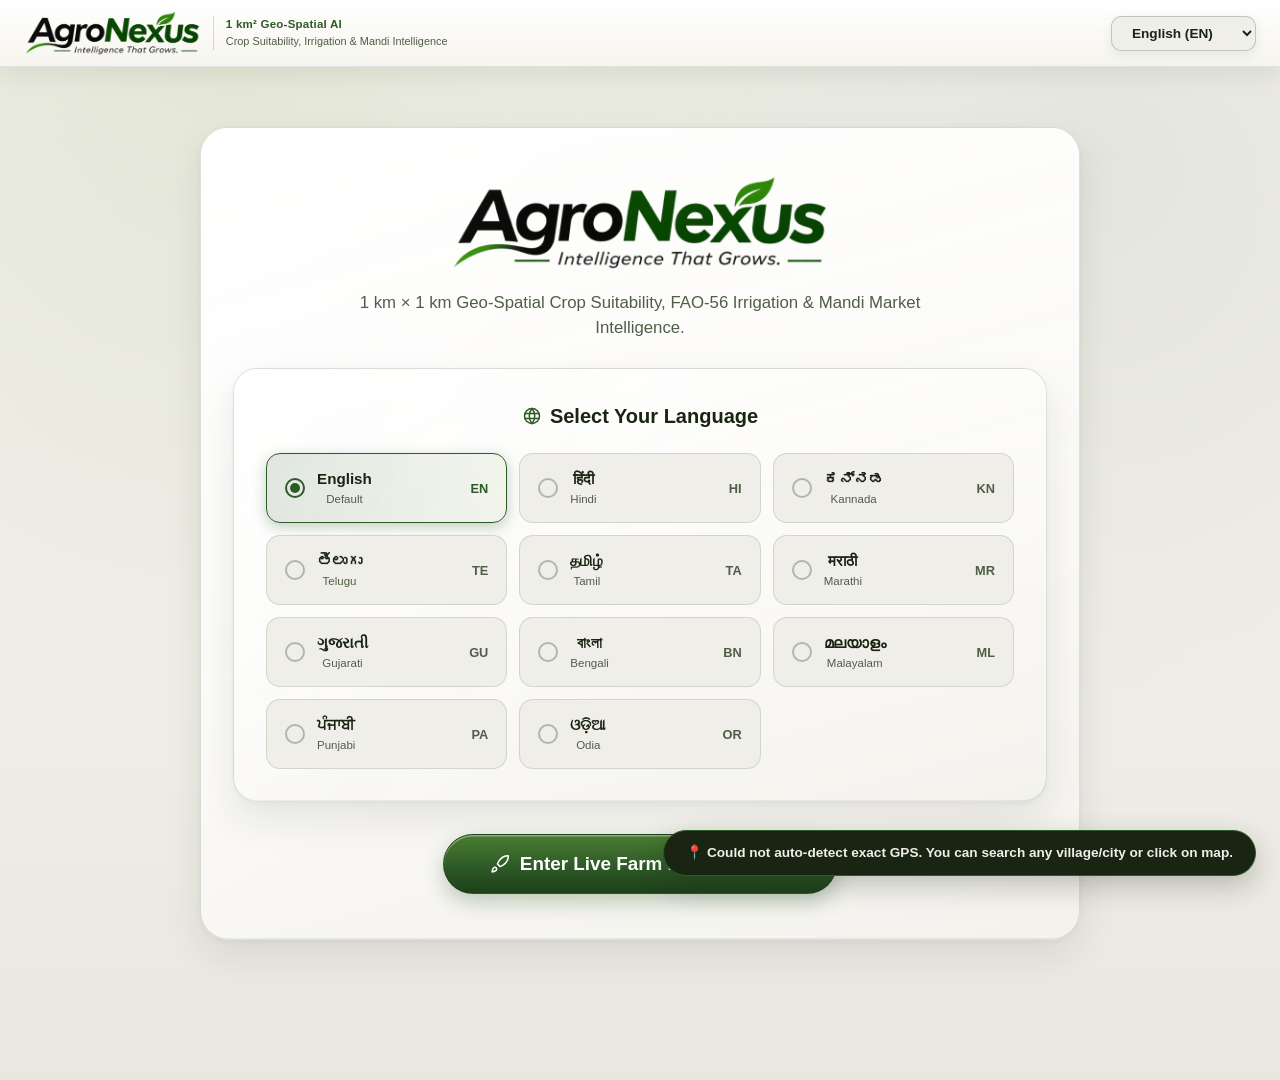
==== commit 591d8b28: "Complete 11-language full-app localization across UI, maps, disease ID, modules, and PDF report" ====
--- a/frontend/index.html
+++ b/frontend/index.html
@@ -103,13 +103,13 @@
       z-index: 0;
     }
 
-    .kbv-snapshot-card > *,
-    .kbv-editorial-card > *,
-    .kbv-map-card-web > *,
-    .kbv-lang-grid-card > *,
-    .kbv-hero-banner > *,
-    .kbv-loc-badge-banner > *,
-    .modal-card > * {
+    .kbv-snapshot-card>*,
+    .kbv-editorial-card>*,
+    .kbv-map-card-web>*,
+    .kbv-lang-grid-card>*,
+    .kbv-hero-banner>*,
+    .kbv-loc-badge-banner>*,
+    .modal-card>* {
       position: relative;
       z-index: 1;
     }
@@ -206,12 +206,14 @@
     .kbv-header-top-row {
       max-width: 1280px;
       margin: 0 auto;
-      padding: 0 24px;
-      height: 66px;
+      padding: 8px 24px;
+      min-height: 66px;
+      height: auto;
       display: flex;
       align-items: center;
       justify-content: space-between;
-      gap: 14px;
+      flex-wrap: wrap;
+      gap: 12px;
     }
 
     .kbv-header-nav-tabs {
@@ -269,8 +271,15 @@
     }
 
     @keyframes fadeIn {
-      from { opacity: 0; transform: translateY(4px); }
-      to { opacity: 1; transform: translateY(0); }
+      from {
+        opacity: 0;
+        transform: translateY(4px);
+      }
+
+      to {
+        opacity: 1;
+        transform: translateY(0);
+      }
     }
 
     .kbv-map-snapshot-grid {
@@ -284,6 +293,7 @@
       .kbv-map-snapshot-grid {
         grid-template-columns: 1fr;
       }
+
       .kbv-dashboard-control-grid {
         grid-template-columns: 1fr !important;
       }
@@ -324,7 +334,7 @@
 
     .kbv-soil-climate-grid {
       display: grid;
-      grid-template-columns: repeat(auto-fit, minmax(320px, 1fr));
+      grid-template-columns: repeat(auto-fit, minmax(min(100%, 300px), 1fr));
       gap: 20px;
     }
 
@@ -380,7 +390,8 @@
       transition: all 0.2s ease;
     }
 
-    .kbv-lang-dropdown:hover, .kbv-lang-dropdown:focus {
+    .kbv-lang-dropdown:hover,
+    .kbv-lang-dropdown:focus {
       border-color: var(--kbv-primary);
       box-shadow: 0 0 12px var(--kbv-primary-glow);
     }
@@ -476,7 +487,7 @@
 
     .kbv-lang-grid {
       display: grid;
-      grid-template-columns: repeat(auto-fit, minmax(220px, 1fr));
+      grid-template-columns: repeat(auto-fit, minmax(min(100%, 195px), 1fr));
       gap: 12px;
     }
 
@@ -1179,6 +1190,7 @@
       cursor: pointer;
       transition: all 0.2s ease;
     }
+
     .kbv-preset-chip:hover,
     .kbv-crop-chip.active {
       background: #2D5A27 !important;
@@ -1198,6 +1210,7 @@
       outline: none;
       transition: border-color 0.2s;
     }
+
     .kbv-loc-search-input:focus {
       border-color: #2D5A27;
       box-shadow: 0 0 0 3px rgba(45, 90, 39, 0.14);
@@ -1217,6 +1230,7 @@
       box-shadow: 0 12px 28px rgba(26, 36, 18, 0.14);
       margin-top: 4px;
     }
+
     .kbv-search-item {
       padding: 10px 14px;
       border-bottom: 1px solid rgba(45, 90, 39, 0.08);
@@ -1225,11 +1239,12 @@
       color: #1A2412;
       transition: background 0.15s;
     }
+
     .kbv-search-item:hover {
       background: #F0EEE9;
       color: #2D5A27;
     }
-  
+
     /* Header Screen Navigation */
     .kbv-nav-screen-btn {
       background: rgba(255, 255, 255, 0.05);
@@ -1245,11 +1260,13 @@
       align-items: center;
       gap: 6px;
     }
+
     .kbv-nav-screen-btn:hover {
       background: rgba(232, 210, 181, 0.15);
       border-color: var(--kbv-cream);
       color: #ffffff;
     }
+
     .kbv-nav-screen-btn.active {
       background: var(--kbv-primary-gradient);
       border-color: #1E3F1A;
@@ -1268,6 +1285,7 @@
       align-items: center;
       gap: 6px;
     }
+
     .kbv-nav-feature-btn:hover {
       transform: translateY(-1px);
       filter: brightness(1.15);
@@ -1281,15 +1299,16 @@
       padding: 20px;
       cursor: pointer;
       transition: all 0.25s ease;
-      box-shadow: 0 8px 24px rgba(0,0,0,0.45);
+      box-shadow: 0 8px 24px rgba(0, 0, 0, 0.45);
       display: flex;
       flex-direction: column;
       justify-content: space-between;
     }
+
     .kbv-feature-highlight-card:hover {
       transform: translateY(-4px);
       border-color: var(--kbv-cream);
-      box-shadow: 0 14px 35px rgba(0,0,0,0.7);
+      box-shadow: 0 14px 35px rgba(0, 0, 0, 0.7);
     }
 
     .kbv-quick-link-btn {
@@ -1314,19 +1333,23 @@
       border: none;
       transition: all 0.2s;
     }
+
     .btn-primary {
       background: var(--kbv-primary-gradient);
       color: #FFFFFF;
       border: 1px solid rgba(30, 63, 26, 0.55);
     }
+
     .btn-primary:hover {
       filter: brightness(1.08);
     }
+
     .btn-secondary {
       background: #F0EEE9;
       color: #1A2412;
       border: 1px solid rgba(45, 90, 39, 0.24);
     }
+
     .btn-secondary:hover {
       border-color: #2D5A27;
       background: rgba(45, 90, 39, 0.1);
@@ -1341,17 +1364,20 @@
       align-items: center;
       justify-content: space-between;
     }
+
     .param-grid {
       display: grid;
       grid-template-columns: repeat(auto-fit, minmax(120px, 1fr));
       gap: 10px;
     }
+
     .param-card {
       background: #FFFFFF;
       border: 1px solid var(--kbv-border);
       border-radius: 10px;
       padding: 10px 12px;
     }
+
     .param-label {
       font-size: 0.7rem;
       color: var(--kbv-sage);
@@ -1359,16 +1385,19 @@
       letter-spacing: 0.03em;
       margin-bottom: 4px;
     }
+
     .param-value {
       font-size: 1.05rem;
       font-weight: 800;
       color: #1A2412;
     }
+
     .param-unit {
       font-size: 0.72rem;
       color: var(--kbv-sage);
       font-weight: 500;
     }
+
     .param-meta {
       font-size: 0.68rem;
       color: #5C6B52;
@@ -1381,6 +1410,7 @@
       font-size: 0.76rem;
       margin-top: 8px;
     }
+
     .irrigation-table th {
       padding: 8px 6px;
       background: #F0EEE9;
@@ -1389,12 +1419,14 @@
       border-bottom: 1.5px solid rgba(45, 90, 39, 0.2);
       font-weight: 700;
     }
+
     .irrigation-table td {
       padding: 7px 6px;
       text-align: center;
       border-bottom: 1px solid rgba(45, 90, 39, 0.1);
       color: #1A2412;
     }
+
     .badge-due {
       background: rgba(185, 28, 28, 0.12);
       color: #991b1b;
@@ -1404,6 +1436,7 @@
       font-weight: 700;
       font-size: 0.7rem;
     }
+
     .badge-ok {
       background: rgba(45, 90, 39, 0.12);
       color: #2D5A27;
@@ -1423,6 +1456,7 @@
       border-radius: 10px;
       overflow: hidden;
     }
+
     .chat-messages {
       flex: 1;
       overflow-y: auto;
@@ -1431,6 +1465,7 @@
       flex-direction: column;
       gap: 10px;
     }
+
     .chat-bubble {
       padding: 10px 13px;
       border-radius: 10px;
@@ -1438,23 +1473,27 @@
       line-height: 1.45;
       max-width: 88%;
     }
+
     .chat-bubble.bot {
       background: #FFFFFF;
       border: 1px solid rgba(45, 90, 39, 0.18);
       align-self: flex-start;
       color: #1A2412;
     }
+
     .chat-bubble.user {
       background: var(--kbv-primary-gradient);
       color: #FFFFFF;
       font-weight: 600;
       align-self: flex-end;
     }
+
     .chat-input-bar {
       padding: 8px;
       background: #FFFFFF;
       border-top: 1px solid var(--kbv-border);
     }
+
     .chat-input-bar input {
       background: #F0EEE9;
       border: 1px solid rgba(45, 90, 39, 0.24);
@@ -1478,10 +1517,12 @@
       opacity: 0;
       transition: all 0.2s ease;
     }
+
     .modal-backdrop.open {
       visibility: visible;
       opacity: 1;
     }
+
     .modal-card {
       background: #FFFFFF;
       border: 1px solid var(--kbv-border);
@@ -1494,6 +1535,7 @@
       box-shadow: 0 24px 50px rgba(26, 36, 18, 0.22);
       overflow: hidden;
     }
+
     .modal-header {
       padding: 16px 22px;
       border-bottom: 1px solid var(--kbv-border);
@@ -1501,11 +1543,13 @@
       align-items: center;
       justify-content: space-between;
     }
+
     .modal-title {
       font-size: 1.1rem;
       font-weight: 800;
       color: #1A2412;
     }
+
     .modal-close-btn {
       background: none;
       border: none;
@@ -1514,17 +1558,20 @@
       cursor: pointer;
       line-height: 1;
     }
+
     .modal-body {
       padding: 20px;
       overflow-y: auto;
       flex: 1;
       color: #1A2412;
     }
+
     .provenance-table {
       width: 100%;
       border-collapse: collapse;
       font-size: 0.78rem;
     }
+
     .provenance-table th {
       background: #F0EEE9;
       padding: 9px;
@@ -1532,6 +1579,7 @@
       color: #2D5A27;
       border-bottom: 1.5px solid rgba(45, 90, 39, 0.2);
     }
+
     .provenance-table td {
       padding: 9px;
       border-bottom: 1px solid rgba(45, 90, 39, 0.1);
@@ -1544,6 +1592,7 @@
       vertical-align: -0.15em;
       flex-shrink: 0;
     }
+
     [data-icon] {
       display: inline-flex;
       align-items: center;
@@ -1551,6 +1600,196 @@
       line-height: 1;
     }
 
+    .kbv-mandi-metrics-grid {
+      display: grid;
+      grid-template-columns: repeat(2, minmax(0, 1fr));
+      gap: 10px;
+      margin-bottom: 14px;
+    }
+
+    .kbv-diagram-stats-grid {
+      display: grid;
+      grid-template-columns: repeat(4, minmax(0, 1fr));
+      gap: 10px;
+      margin-bottom: 12px;
+    }
+
+    .kbv-tryerror-grid {
+      display: grid;
+      grid-template-columns: repeat(2, minmax(0, 1fr));
+      gap: 14px;
+      margin-bottom: 14px;
+    }
+
+    .kbv-breed-grid {
+      display: grid;
+      grid-template-columns: repeat(auto-fit, minmax(220px, 1fr));
+      gap: 12px;
+    }
+
+    /* Responsive Breakpoints (Tablets, Phablets & Phones 320px–960px) */
+    @media (max-width: 720px) {
+      .kbv-tryerror-grid {
+        grid-template-columns: 1fr;
+      }
+
+      .kbv-diagram-stats-grid {
+        grid-template-columns: repeat(2, minmax(0, 1fr));
+      }
+
+      .kbv-header-top-row {
+        padding: 8px 14px;
+        gap: 10px;
+      }
+
+      .kbv-brand-divider-meta {
+        display: none !important;
+      }
+
+      .kbv-header-actions {
+        width: 100%;
+        justify-content: space-between;
+        flex-wrap: wrap;
+        gap: 8px;
+      }
+
+      .kbv-lang-dropdown {
+        flex: 1 1 130px;
+        padding: 7px 10px;
+        font-size: 0.8rem;
+      }
+
+      .kbv-header-nav-tabs {
+        padding: 6px 12px 8px 12px;
+        gap: 6px;
+      }
+
+      .kbv-nav-tab {
+        padding: 6px 11px;
+        font-size: 0.76rem;
+      }
+
+      main.kbv-main-container {
+        padding: 16px 12px 64px 12px;
+      }
+
+      .kbv-hero-banner {
+        padding: 26px 16px !important;
+        border-radius: 20px;
+        margin-bottom: 20px;
+      }
+
+      .kbv-lang-grid-card {
+        padding: 18px 14px !important;
+        border-radius: 18px;
+        margin-bottom: 20px !important;
+      }
+
+      .kbv-btn-primary-large#kbvContinueBtn {
+        width: 100%;
+        justify-content: center;
+        padding: 14px 18px !important;
+        font-size: 1rem !important;
+      }
+
+      .kbv-loc-badge-banner {
+        padding: 12px 14px;
+        border-radius: 16px;
+        margin-bottom: 14px !important;
+      }
+
+      .kbv-loc-banner-meta {
+        width: 100%;
+        justify-content: space-between !important;
+      }
+
+      .kbv-loc-banner-meta>div:first-child {
+        text-align: left !important;
+      }
+
+      .kbv-dashboard-control-strip {
+        padding: 14px 12px !important;
+        border-radius: 16px !important;
+        margin-bottom: 14px !important;
+      }
+
+      .kbv-editorial-card,
+      .kbv-snapshot-card,
+      .kbv-map-card-web {
+        padding: 16px 14px !important;
+        border-radius: 18px !important;
+      }
+
+      .kbv-map-header-web {
+        flex-wrap: wrap;
+        gap: 6px;
+      }
+
+      .kbv-map-frame-web {
+        height: 300px;
+        border-radius: 14px;
+      }
+
+      .kbv-legend-bar-web {
+        flex-wrap: wrap;
+        justify-content: flex-start;
+        gap: 8px 14px;
+        padding: 12px 4px 0 4px;
+      }
+
+      .chat-window {
+        height: auto;
+        min-height: 320px;
+        max-height: 75vh;
+      }
+
+      .chat-messages {
+        min-height: 180px;
+      }
+
+      .modal-card {
+        width: 96%;
+        max-height: 90vh;
+        border-radius: 14px;
+      }
+
+      .modal-body {
+        padding: 14px;
+      }
+    }
+
+    @media (max-width: 520px) {
+      .kbv-brand-group img {
+        height: 36px !important;
+        max-width: 180px !important;
+      }
+
+      .kbv-mandi-metrics-grid {
+        grid-template-columns: 1fr !important;
+      }
+
+      .factor-bars-mini {
+        grid-template-columns: repeat(auto-fit, minmax(76px, 1fr)) !important;
+        gap: 8px !important;
+      }
+
+      .kbv-control-actions-row>* {
+        flex: 1 1 auto;
+        justify-content: center;
+      }
+
+      .kbv-snapshot-row {
+        flex-wrap: wrap;
+        gap: 4px;
+      }
+
+      .kbv-toast {
+        left: 12px;
+        right: 12px;
+        bottom: 14px;
+        text-align: center;
+      }
+    }
   </style>
 </head>
 
@@ -1560,51 +1799,79 @@
   <header class="kbv-web-header">
     <div class="kbv-header-top-row">
       <div class="kbv-brand-group" onclick="window.kbvApp.goToScreen(4)" title="AgroNexus — Intelligence That Grows.">
-        <img src="assets/agronexus_logo.png?v=3.2" alt="AgroNexus — Intelligence That Grows." style="height:46px; width:auto; max-width:240px; object-fit:contain; display:block;" onerror="if(!this.dataset.fb){this.dataset.fb='1';this.src='/static/assets/agronexus_logo.png?v=3.2';}else{this.style.display='none';document.getElementById('kbvBrandFallback').style.display='flex';}" />
+        <img src="assets/agronexus_logo.png?v=3.2" alt="AgroNexus — Intelligence That Grows."
+          style="height:46px; width:auto; max-width:240px; object-fit:contain; display:block;"
+          onerror="if(!this.dataset.fb){this.dataset.fb='1';this.src='/static/assets/agronexus_logo.png?v=3.2';}else{this.style.display='none';document.getElementById('kbvBrandFallback').style.display='flex';}" />
         <div id="kbvBrandFallback" style="display:none; align-items:center; gap:10px;">
           <div class="kbv-web-logo"><span data-icon="brand_leaf" data-size="22"></span></div>
           <div>
             <div class="kbv-brand-text">Agro<span style="color:#2D5A27; font-weight:900;">Nexus</span></div>
-            <div class="kbv-brand-tagline">Intelligence That Grows.</div>
+            <div class="kbv-brand-tagline" data-i18n="brand_tagline">Intelligence That Grows.</div>
           </div>
         </div>
-        <div style="border-left:1px solid rgba(45,90,39,0.2); padding-left:12px; display:flex; flex-direction:column;">
-          <span style="font-size:0.72rem; font-weight:700; color:#2D5A27; letter-spacing:0.02em;">1 km² Geo-Spatial AI</span>
-          <span style="font-size:0.68rem; color:var(--kbv-sage);" data-i18n="brand_tagline">Crop Suitability, Irrigation & Mandi Intelligence</span>
+        <div class="kbv-brand-divider-meta"
+          style="border-left:1px solid rgba(45,90,39,0.2); padding-left:12px; display:flex; flex-direction:column;">
+          <span style="font-size:0.72rem; font-weight:700; color:#2D5A27; letter-spacing:0.02em;" data-i18n="geo_ai_badge">1 km² Geo-Spatial
+            AI</span>
+          <span style="font-size:0.68rem; color:var(--kbv-sage);" data-i18n="brand_tagline">Crop Suitability, Irrigation
+            & Mandi Intelligence</span>
         </div>
       </div>
 
       <!-- Header Actions (Language Switcher & Primary Health Card CTA) -->
       <div class="kbv-header-actions">
         <div class="kbv-header-nav" id="kbvHeaderFeatureNav" style="display:none; gap:8px; align-items:center;">
-          <button type="button" class="kbv-nav-tab" style="padding:6px 12px; font-size:0.78rem; background:#F0EEE9; border:1px solid rgba(45,90,39,0.28); color:#2D5A27;" onclick="window.kbvApp.goToScreen(1)"><span data-icon="globe" data-size="14"></span> Languages</button>
-          <button type="button" class="kbv-nav-feature-btn" style="background:var(--kbv-primary-gradient); border:1px solid #1E3F1A; color:#FFFFFF; font-weight:800;" onclick="window.kbvApp.downloadHealthCard()"><span data-icon="doc" data-size="14"></span> Health Card PDF</button>
+          <button type="button" class="kbv-nav-tab"
+            style="padding:6px 12px; font-size:0.78rem; background:#F0EEE9; border:1px solid rgba(45,90,39,0.28); color:#2D5A27;"
+            onclick="window.kbvApp.goToScreen(1)"><span data-icon="globe" data-size="14"></span> <span data-i18n="lang_btn">Languages</span></button>
+          <button type="button" class="kbv-nav-feature-btn"
+            style="background:var(--kbv-primary-gradient); border:1px solid #1E3F1A; color:#FFFFFF; font-weight:800;"
+            onclick="window.kbvApp.downloadHealthCard()"><span data-icon="doc" data-size="14"></span> <span data-i18n="health_card_btn">Health Card
+            PDF</span></button>
         </div>
 
         <select class="kbv-lang-dropdown" id="kbvNavLangSelect">
           <option value="en" selected>English (EN)</option>
-          <option value="hi">हिंदी - Hindi (HI)</option>
-          <option value="kn">ಕನ್ನಡ - Kannada (KN)</option>
-          <option value="te">తెలుగు - Telugu (TE)</option>
-          <option value="ta">தமிழ் - Tamil (TA)</option>
-          <option value="mr">मराठी - Marathi (MR)</option>
-          <option value="gu">ગુજરાતી - Gujarati (GU)</option>
-          <option value="bn">বাংলা - Bengali (BN)</option>
-          <option value="ml">മലയാളം - Malayalam (ML)</option>
-          <option value="pa">ਪੰਜਾਬੀ - Punjabi (PA)</option>
-          <option value="or">ଓଡ଼ିଆ - Odia (OR)</option>
+          <option value="hi">हिन्दी (HI)</option>
+          <option value="kn">ಕನ್ನಡ (KN)</option>
+          <option value="te">తెలుగు (TE)</option>
+          <option value="ta">தமிழ் (TA)</option>
+          <option value="mr">मराठी (MR)</option>
+          <option value="gu">ગુજરાતી (GU)</option>
+          <option value="bn">বাংলা (BN)</option>
+          <option value="ml">മലയാളം (ML)</option>
+          <option value="pa">ਪੰਜਾਬੀ (PA)</option>
+          <option value="or">ଓଡ଼ିଆ (OR)</option>
         </select>
       </div>
     </div>
 
     <!-- Tier 2: Focused Editorial Workspace Tabs (Shown on Dashboard) -->
     <nav class="kbv-header-nav-tabs" id="kbvDashboardTabs">
-      <button type="button" class="kbv-nav-tab active" data-tab-view="map" onclick="window.kbvApp.switchDashboardTab('map')"><span data-icon="map" data-size="14"></span> 1 km² Field Map</button>
-      <button type="button" class="kbv-nav-tab" data-tab-view="crops" onclick="window.kbvApp.switchDashboardTab('crops')"><span data-icon="crops" data-size="14"></span> Crop Advisor</button>
-      <button type="button" class="kbv-nav-tab" data-tab-view="soil" onclick="window.kbvApp.switchDashboardTab('soil')"><span data-icon="soil" data-size="14"></span> Soil & Climate</button>
-      <button type="button" class="kbv-nav-tab" data-tab-view="irrigation" onclick="window.kbvApp.switchDashboardTab('irrigation')"><span data-icon="water" data-size="14"></span> Irrigation Plan</button>
-      <button type="button" class="kbv-nav-tab" data-tab-view="mandi" onclick="window.kbvApp.switchDashboardTab('mandi')"><span data-icon="mandi" data-size="14"></span> Mandi Market</button>
-      <button type="button" class="kbv-nav-tab" data-tab-view="doctor" onclick="window.kbvApp.switchDashboardTab('doctor')"><span data-icon="doctor" data-size="14"></span> AI Crop Doctor</button>
+      <button type="button" class="kbv-nav-tab active" data-tab-view="map"
+        onclick="window.kbvApp.switchDashboardTab('map')"><span data-icon="map" data-size="14"></span> <span data-i18n="tab_map">1 km² Field
+        Map</span></button>
+      <button type="button" class="kbv-nav-tab" data-tab-view="crops"
+        onclick="window.kbvApp.switchDashboardTab('crops')"><span data-icon="crops" data-size="14"></span> <span data-i18n="tab_crops">Crop
+        Advisor</span></button>
+      <button type="button" class="kbv-nav-tab" data-tab-view="soil"
+        onclick="window.kbvApp.switchDashboardTab('soil')"><span data-icon="soil" data-size="14"></span> <span data-i18n="tab_soil">Soil &amp;
+        Climate</span></button>
+      <button type="button" class="kbv-nav-tab" data-tab-view="disease"
+        onclick="window.kbvApp.switchDashboardTab('disease')"><span data-icon="microscope" data-size="14"></span>
+        <span data-i18n="tab_disease">Disease ID</span></button>
+      <button type="button" class="kbv-nav-tab" data-tab-view="irrigation"
+        onclick="window.kbvApp.switchDashboardTab('irrigation')"><span data-icon="water" data-size="14"></span>
+        <span data-i18n="tab_irrigation">Irrigation Plan</span></button>
+      <button type="button" class="kbv-nav-tab" data-tab-view="mandi"
+        onclick="window.kbvApp.switchDashboardTab('mandi')"><span data-icon="mandi" data-size="14"></span> <span data-i18n="tab_mandi">Mandi
+        Market</span></button>
+      <button type="button" class="kbv-nav-tab" data-tab-view="doctor"
+        onclick="window.kbvApp.switchDashboardTab('doctor')"><span data-icon="doctor" data-size="14"></span> <span data-i18n="tab_doctor">AI Crop
+        Doctor</span></button>
+      <button type="button" class="kbv-nav-tab" data-tab-view="tryerror"
+        onclick="window.kbvApp.switchDashboardTab('tryerror')"><span data-icon="microscope" data-size="14"></span> <span data-i18n="tab_tryerror">Try
+        &amp; Error</span></button>
     </nav>
   </header>
 
@@ -1616,8 +1883,11 @@
          ===================================================================== -->
     <section id="kbvScreen1" style="display:block; max-width:880px; margin:24px auto 60px auto;">
       <div class="kbv-hero-banner" style="padding:45px 32px; text-align:center;">
-        <img src="assets/agronexus_logo.png?v=3.2" alt="AgroNexus — Intelligence That Grows." style="max-width:380px; width:90%; height:auto; margin:0 auto 18px auto; display:block;" onerror="if(!this.dataset.fb){this.dataset.fb='1';this.src='/static/assets/agronexus_logo.png?v=3.2';}else{this.style.display='none';document.getElementById('kbvHeroTitle').style.cssText='font-size:2.8rem;margin-bottom:8px;color:#1A2412;';}" />
-        <h1 class="kbv-hero-headline" id="kbvHeroTitle" style="position:absolute; width:1px; height:1px; overflow:hidden; clip:rect(0,0,0,0);">
+        <img src="assets/agronexus_logo.png?v=3.2" alt="AgroNexus — Intelligence That Grows."
+          style="max-width:380px; width:90%; height:auto; margin:0 auto 18px auto; display:block;"
+          onerror="if(!this.dataset.fb){this.dataset.fb='1';this.src='/static/assets/agronexus_logo.png?v=3.2';}else{this.style.display='none';document.getElementById('kbvHeroTitle').style.cssText='font-size:2.8rem;margin-bottom:8px;color:#1A2412;';}" />
+        <h1 class="kbv-hero-headline" id="kbvHeroTitle"
+          style="position:absolute; width:1px; height:1px; overflow:hidden; clip:rect(0,0,0,0);">
           Agro<span class="kbv-highlight">Nexus</span>
         </h1>
         <p class="kbv-hero-sub" style="font-size:1.05rem; margin-bottom:28px; max-width:620px;" data-i18n="hero_desc">
@@ -1625,8 +1895,10 @@
         </p>
 
         <!-- Dedicated Language Selector Card -->
-        <div class="kbv-lang-grid-card" style="margin-bottom:32px; border:1.5px solid rgba(45, 90, 39, 0.22); box-shadow:0 12px 30px rgba(26,36,18,0.08);">
-          <div class="kbv-lang-grid-title" style="font-size:1.25rem; font-weight:800; margin-bottom:22px; color:#1A2412;">
+        <div class="kbv-lang-grid-card"
+          style="margin-bottom:32px; border:1.5px solid rgba(45, 90, 39, 0.22); box-shadow:0 12px 30px rgba(26,36,18,0.08);">
+          <div class="kbv-lang-grid-title"
+            style="font-size:1.25rem; font-weight:800; margin-bottom:22px; color:#1A2412;">
             <span data-icon="globe" data-size="20" style="color:#2D5A27;"></span>
             <span data-i18n="select_lang">Select Your Language / अपनी भाषा चुनें</span>
           </div>
@@ -1634,10 +1906,12 @@
           <div class="kbv-lang-grid">
             <div class="kbv-lang-option active" data-lang="en">
               <div class="kbv-lang-option-left">
-                <div class="kbv-radio-circle"><div class="kbv-radio-inner"></div></div>
+                <div class="kbv-radio-circle">
+                  <div class="kbv-radio-inner"></div>
+                </div>
                 <div>
                   <div class="kbv-lang-name">English</div>
-                  <div style="font-size:0.72rem; color:var(--kbv-sage);">Default</div>
+                  <div data-i18n="lang_default" style="font-size:0.72rem; color:var(--kbv-sage);">Default</div>
                 </div>
               </div>
               <span class="kbv-lang-code">EN</span>
@@ -1645,7 +1919,9 @@
 
             <div class="kbv-lang-option" data-lang="hi">
               <div class="kbv-lang-option-left">
-                <div class="kbv-radio-circle"><div class="kbv-radio-inner"></div></div>
+                <div class="kbv-radio-circle">
+                  <div class="kbv-radio-inner"></div>
+                </div>
                 <div>
                   <div class="kbv-lang-name">हिंदी</div>
                   <div style="font-size:0.72rem; color:var(--kbv-sage);">Hindi</div>
@@ -1656,7 +1932,9 @@
 
             <div class="kbv-lang-option" data-lang="kn">
               <div class="kbv-lang-option-left">
-                <div class="kbv-radio-circle"><div class="kbv-radio-inner"></div></div>
+                <div class="kbv-radio-circle">
+                  <div class="kbv-radio-inner"></div>
+                </div>
                 <div>
                   <div class="kbv-lang-name">ಕನ್ನಡ</div>
                   <div style="font-size:0.72rem; color:var(--kbv-sage);">Kannada</div>
@@ -1667,7 +1945,9 @@
 
             <div class="kbv-lang-option" data-lang="te">
               <div class="kbv-lang-option-left">
-                <div class="kbv-radio-circle"><div class="kbv-radio-inner"></div></div>
+                <div class="kbv-radio-circle">
+                  <div class="kbv-radio-inner"></div>
+                </div>
                 <div>
                   <div class="kbv-lang-name">తెలుగు</div>
                   <div style="font-size:0.72rem; color:var(--kbv-sage);">Telugu</div>
@@ -1678,7 +1958,9 @@
 
             <div class="kbv-lang-option" data-lang="ta">
               <div class="kbv-lang-option-left">
-                <div class="kbv-radio-circle"><div class="kbv-radio-inner"></div></div>
+                <div class="kbv-radio-circle">
+                  <div class="kbv-radio-inner"></div>
+                </div>
                 <div>
                   <div class="kbv-lang-name">தமிழ்</div>
                   <div style="font-size:0.72rem; color:var(--kbv-sage);">Tamil</div>
@@ -1689,7 +1971,9 @@
 
             <div class="kbv-lang-option" data-lang="mr">
               <div class="kbv-lang-option-left">
-                <div class="kbv-radio-circle"><div class="kbv-radio-inner"></div></div>
+                <div class="kbv-radio-circle">
+                  <div class="kbv-radio-inner"></div>
+                </div>
                 <div>
                   <div class="kbv-lang-name">मराठी</div>
                   <div style="font-size:0.72rem; color:var(--kbv-sage);">Marathi</div>
@@ -1700,7 +1984,9 @@
 
             <div class="kbv-lang-option" data-lang="gu">
               <div class="kbv-lang-option-left">
-                <div class="kbv-radio-circle"><div class="kbv-radio-inner"></div></div>
+                <div class="kbv-radio-circle">
+                  <div class="kbv-radio-inner"></div>
+                </div>
                 <div>
                   <div class="kbv-lang-name">ગુજરાતી</div>
                   <div style="font-size:0.72rem; color:var(--kbv-sage);">Gujarati</div>
@@ -1711,7 +1997,9 @@
 
             <div class="kbv-lang-option" data-lang="bn">
               <div class="kbv-lang-option-left">
-                <div class="kbv-radio-circle"><div class="kbv-radio-inner"></div></div>
+                <div class="kbv-radio-circle">
+                  <div class="kbv-radio-inner"></div>
+                </div>
                 <div>
                   <div class="kbv-lang-name">বাংলা</div>
                   <div style="font-size:0.72rem; color:var(--kbv-sage);">Bengali</div>
@@ -1722,7 +2010,9 @@
 
             <div class="kbv-lang-option" data-lang="ml">
               <div class="kbv-lang-option-left">
-                <div class="kbv-radio-circle"><div class="kbv-radio-inner"></div></div>
+                <div class="kbv-radio-circle">
+                  <div class="kbv-radio-inner"></div>
+                </div>
                 <div>
                   <div class="kbv-lang-name">മലയാളം</div>
                   <div style="font-size:0.72rem; color:var(--kbv-sage);">Malayalam</div>
@@ -1733,7 +2023,9 @@
 
             <div class="kbv-lang-option" data-lang="pa">
               <div class="kbv-lang-option-left">
-                <div class="kbv-radio-circle"><div class="kbv-radio-inner"></div></div>
+                <div class="kbv-radio-circle">
+                  <div class="kbv-radio-inner"></div>
+                </div>
                 <div>
                   <div class="kbv-lang-name">ਪੰਜਾਬੀ</div>
                   <div style="font-size:0.72rem; color:var(--kbv-sage);">Punjabi</div>
@@ -1744,7 +2036,9 @@
 
             <div class="kbv-lang-option" data-lang="or">
               <div class="kbv-lang-option-left">
-                <div class="kbv-radio-circle"><div class="kbv-radio-inner"></div></div>
+                <div class="kbv-radio-circle">
+                  <div class="kbv-radio-inner"></div>
+                </div>
                 <div>
                   <div class="kbv-lang-name">ଓଡ଼ିଆ</div>
                   <div style="font-size:0.72rem; color:var(--kbv-sage);">Odia</div>
@@ -1757,7 +2051,8 @@
 
         <!-- Launch Live Farm Dashboard CTA -->
         <div>
-          <button class="kbv-btn-primary-large" id="kbvContinueBtn" onclick="window.kbvApp.goToScreen(4)" style="font-size:1.18rem; font-weight:800; padding:18px 46px; cursor:pointer; box-shadow:0 0 28px var(--kbv-primary-glow);">
+          <button class="kbv-btn-primary-large" id="kbvContinueBtn" onclick="window.kbvApp.goToScreen(4)"
+            style="font-size:1.18rem; font-weight:800; padding:18px 46px; cursor:pointer; box-shadow:0 0 28px var(--kbv-primary-glow);">
             <span data-icon="rocket" data-size="20"></span>
             <span data-i18n="continue_btn">Enter Live Farm Dashboard →</span>
           </button>
@@ -1773,57 +2068,88 @@
       <!-- Prominent Active Field Banner -->
       <div class="kbv-loc-badge-banner" id="kbvScreen4LocBanner" style="margin-bottom:16px;">
         <div style="display:flex; align-items:center; gap:12px;">
-          <div style="width:42px; height:42px; border-radius:12px; background:rgba(45,90,39,0.1); border:1px solid rgba(45,90,39,0.22); color:#2D5A27; display:flex; align-items:center; justify-content:center;"><span data-icon="pin" data-size="22"></span></div>
+          <div
+            style="width:42px; height:42px; border-radius:12px; background:rgba(45,90,39,0.1); border:1px solid rgba(45,90,39,0.22); color:#2D5A27; display:flex; align-items:center; justify-content:center;">
+            <span data-icon="pin" data-size="22"></span></div>
           <div>
-            <div style="font-size:0.7rem; color:var(--kbv-sage); font-weight:700; text-transform:uppercase; letter-spacing:0.05em;">Analyzed 1 km² Farm Field</div>
-            <div id="kbvScreen4LocationText" style="font-size:1.15rem; font-weight:800; color:#1A2412;">Bengaluru Urban, Karnataka, India</div>
+            <div data-i18n="analyzed_field_badge"
+              style="font-size:0.7rem; color:var(--kbv-sage); font-weight:700; text-transform:uppercase; letter-spacing:0.05em;">
+              Analyzed 1 km² Farm Field</div>
+            <div id="kbvScreen4LocationText" style="font-size:1.15rem; font-weight:800; color:#1A2412;">Bengaluru Urban,
+              Karnataka, India</div>
           </div>
         </div>
-        <div style="display:flex; align-items:center; gap:14px; flex-wrap:wrap;">
+        <div class="kbv-loc-banner-meta" style="display:flex; align-items:center; gap:14px; flex-wrap:wrap;">
           <div style="text-align:right;">
-            <div id="kbvScreen4CoordsText" style="font-size:0.88rem; font-weight:700; color:#2D5A27;">12.9571°N, 77.5325°E</div>
-            <div style="font-size:0.72rem; color:var(--text-sub);">1.00 km² Geodesic Area • 100 Hectares (247.1 Acres)</div>
+            <div id="kbvScreen4CoordsText" style="font-size:0.88rem; font-weight:700; color:#2D5A27;">12.9571°N,
+              77.5325°E</div>
+            <div data-i18n="area_meta_line" style="font-size:0.72rem; color:var(--text-sub);">1.00 km² Geodesic Area • 100 Hectares (247.1 Acres)
+            </div>
           </div>
-          <button type="button" class="kbv-nav-tab" onclick="window.app && window.app.openProvenanceModal()" style="border-color:rgba(45,90,39,0.28); color:#2D5A27; background:#F0EEE9;"><span data-icon="microscope" data-size="14"></span> Audit Data</button>
+          <button type="button" class="kbv-nav-tab" onclick="window.app && window.app.openProvenanceModal()"
+            style="border-color:rgba(45,90,39,0.28); color:#2D5A27; background:#F0EEE9;"><span data-icon="microscope"
+              data-size="14"></span> <span data-i18n="audit_data_btn">Audit Data</span></button>
         </div>
       </div>
 
       <!-- TAB 1: 1 KM² FIELD MAP & SNAPSHOT -->
       <div class="kbv-editorial-tab-panel active" id="kbvTab_map">
         <!-- Field Location, Crop & Photo Control Strip (Scoped to Field Map Tab Only) -->
-        <div class="kbv-dashboard-control-strip" style="background:var(--kbv-surface-card); border:1px solid var(--kbv-border); border-radius:20px; padding:16px 20px; margin-bottom:20px;">
-          <div class="kbv-dashboard-control-grid" style="display:grid; grid-template-columns: 1.25fr 1fr; gap:18px; align-items:start;">
+        <div class="kbv-dashboard-control-strip"
+          style="background:var(--kbv-surface-card); border:1px solid var(--kbv-border); border-radius:20px; padding:16px 20px; margin-bottom:20px;">
+          <div class="kbv-dashboard-control-grid"
+            style="display:grid; grid-template-columns: 1.25fr 1fr; gap:18px; align-items:start;">
             <!-- Column 1: Field Location & GPS Controls -->
             <div>
               <div style="display:flex; gap:8px; margin-bottom:10px;">
-                <button type="button" class="kbv-loc-detect-btn" id="kbvDashUseLocBtn" onclick="window.kbvApp.detectLocationForAnalysis()" style="flex:0 0 auto; width:auto; padding:9px 14px; font-size:0.8rem; white-space:nowrap; background:rgba(45,90,39,0.1); border-color:rgba(45,90,39,0.3); color:#2D5A27;">
+                <button type="button" class="kbv-loc-detect-btn" id="kbvDashUseLocBtn"
+                  onclick="window.kbvApp.detectLocationForAnalysis()"
+                  style="flex:0 0 auto; width:auto; padding:9px 14px; font-size:0.8rem; white-space:nowrap; background:rgba(45,90,39,0.1); border-color:rgba(45,90,39,0.3); color:#2D5A27;">
                   <span data-icon="gps" data-size="15"></span>
-                  <span>Detect GPS</span>
+                  <span data-i18n="detect_gps">Detect GPS</span>
                 </button>
                 <div style="position:relative; flex:1;">
-                  <span data-icon="search" data-size="14" style="position:absolute; left:12px; top:50%; transform:translateY(-50%); color:#4F5E46; pointer-events:none;"></span>
-                  <input type="text" id="kbvDashLocSearchInput" class="kbv-loc-search-input" placeholder="Search Indian village, taluk or district..." autocomplete="off" style="padding:9px 14px 9px 34px; font-size:0.82rem;" />
+                  <span data-icon="search" data-size="14"
+                    style="position:absolute; left:12px; top:50%; transform:translateY(-50%); color:#4F5E46; pointer-events:none;"></span>
+                  <input type="text" id="kbvDashLocSearchInput" class="kbv-loc-search-input"
+                    data-i18n-ph="search_loc_ph" placeholder="Search Indian village, taluk or district..." autocomplete="off"
+                    style="padding:9px 14px 9px 34px; font-size:0.82rem;" />
                   <div id="kbvDashLocSearchDropdown" class="kbv-search-dropdown" style="display:none;"></div>
                 </div>
               </div>
 
               <!-- Region Presets -->
               <div style="display:flex; flex-wrap:wrap; gap:6px; align-items:center;">
-                <span style="font-size:0.7rem; color:var(--text-sub);">Quick Regions:</span>
-                <button type="button" class="kbv-preset-chip" onclick="window.kbvApp.selectFarmLocation(12.5238, 76.8967, 'Mandya, Karnataka')">Mandya (KA)</button>
-                <button type="button" class="kbv-preset-chip" onclick="window.kbvApp.selectFarmLocation(19.9975, 73.7898, 'Nashik, Maharashtra')">Nashik (MH)</button>
-                <button type="button" class="kbv-preset-chip" onclick="window.kbvApp.selectFarmLocation(16.3067, 80.4365, 'Guntur, Andhra Pradesh')">Guntur (AP)</button>
-                <button type="button" class="kbv-preset-chip" onclick="window.kbvApp.selectFarmLocation(30.9010, 75.8573, 'Ludhiana, Punjab')">Ludhiana (PB)</button>
-                <button type="button" class="kbv-preset-chip" onclick="window.kbvApp.selectFarmLocation(25.3176, 82.9739, 'Varanasi, Uttar Pradesh')">Varanasi (UP)</button>
-                <button type="button" class="kbv-preset-chip" onclick="window.kbvApp.selectFarmLocation(22.7196, 75.8577, 'Indore, Madhya Pradesh')">Indore (MP)</button>
+                <span style="font-size:0.7rem; color:var(--text-sub);" data-i18n="quick_regions">Quick Regions:</span>
+                <button type="button" class="kbv-preset-chip" data-place-chip="mandya, karnataka"
+                  onclick="window.kbvApp.selectFarmLocation(12.5238, 76.8967, 'Mandya, Karnataka')">Mandya (KA)</button>
+                <button type="button" class="kbv-preset-chip" data-place-chip="nashik, maharashtra"
+                  onclick="window.kbvApp.selectFarmLocation(19.9975, 73.7898, 'Nashik, Maharashtra')">Nashik
+                  (MH)</button>
+                <button type="button" class="kbv-preset-chip" data-place-chip="guntur, andhra pradesh"
+                  onclick="window.kbvApp.selectFarmLocation(16.3067, 80.4365, 'Guntur, Andhra Pradesh')">Guntur
+                  (AP)</button>
+                <button type="button" class="kbv-preset-chip" data-place-chip="ludhiana, punjab"
+                  onclick="window.kbvApp.selectFarmLocation(30.9010, 75.8573, 'Ludhiana, Punjab')">Ludhiana
+                  (PB)</button>
+                <button type="button" class="kbv-preset-chip" data-place-chip="varanasi, uttar pradesh"
+                  onclick="window.kbvApp.selectFarmLocation(25.3176, 82.9739, 'Varanasi, Uttar Pradesh')">Varanasi
+                  (UP)</button>
+                <button type="button" class="kbv-preset-chip" data-place-chip="indore, madhya pradesh"
+                  onclick="window.kbvApp.selectFarmLocation(22.7196, 75.8577, 'Indore, Madhya Pradesh')">Indore
+                  (MP)</button>
               </div>
             </div>
 
             <!-- Column 2: Active Crop Selector, Media Capture & Analyze Trigger -->
             <div>
-              <div style="display:flex; gap:8px; flex-wrap:wrap; margin-bottom:10px; align-items:center;">
-                <select class="kbv-web-select" id="kbvDashCropSelect" onchange="window.kbvApp.setCropSelection(this.value)" style="flex:1; min-width:130px; padding:9px 14px; font-size:0.82rem;">
+              <div class="kbv-control-actions-row"
+                style="display:flex; gap:8px; flex-wrap:wrap; margin-bottom:10px; align-items:center;">
+                <select class="kbv-web-select" id="kbvDashCropSelect"
+                  onchange="window.kbvApp.setCropSelection(this.value)"
+                  style="flex:1; min-width:130px; padding:9px 14px; font-size:0.82rem;">
                   <option value="tomato" selected>Tomato</option>
+                  <option value="potato">Potato</option>
                   <option value="rice">Rice (Paddy)</option>
                   <option value="wheat">Wheat</option>
                   <option value="maize">Maize (Corn)</option>
@@ -1840,42 +2166,77 @@
                   <option value="pulses_moong">Green Gram (Moong)</option>
                 </select>
 
-                <button type="button" class="btn btn-secondary" id="kbvDashAddImageBtn" onclick="window.kbvMedia && window.kbvMedia.pickImage()" style="padding:9px 12px; font-size:0.78rem; border-radius:10px; white-space:nowrap;">
-                  <span data-icon="image" data-size="14"></span> Add Image
+                <button type="button" class="btn btn-secondary" id="kbvDashAddImageBtn"
+                  onclick="window.kbvMedia && window.kbvMedia.pickImage()"
+                  style="padding:9px 12px; font-size:0.78rem; border-radius:10px; white-space:nowrap;">
+                  <span data-icon="image" data-size="14"></span> <span data-i18n="add_image">Add Image</span>
                 </button>
-                <button type="button" class="btn btn-secondary" id="kbvDashTakePhotoBtn" onclick="window.kbvMedia && window.kbvMedia.openCamera()" style="padding:9px 12px; font-size:0.78rem; border-radius:10px; white-space:nowrap;">
-                  <span data-icon="camera" data-size="14"></span> Take Photo
+                <button type="button" class="btn btn-secondary" id="kbvDashTakePhotoBtn"
+                  onclick="window.kbvMedia && window.kbvMedia.openCamera()"
+                  style="padding:9px 12px; font-size:0.78rem; border-radius:10px; white-space:nowrap;">
+                  <span data-icon="camera" data-size="14"></span> <span data-i18n="take_photo">Take Photo</span>
                 </button>
-                <button type="button" class="kbv-btn-primary-large" id="kbvDashAnalyzeBtn" onclick="window.kbvApp.runAnalysisWorkflow()" style="justify-content:center; font-size:0.82rem; padding:8px 18px; border-radius:10px;">
+                <button type="button" class="kbv-btn-primary-large" id="kbvDashAnalyzeBtn"
+                  onclick="window.kbvApp.runAnalysisWorkflow()"
+                  style="justify-content:center; font-size:0.82rem; padding:8px 18px; border-radius:10px;">
                   <span data-icon="bolt" data-size="14"></span>
-                  <span>Analyze</span>
+                  <span data-i18n="analyze_btn">Analyze</span>
                 </button>
               </div>
 
               <div style="display:flex; flex-wrap:wrap; gap:6px; align-items:center;">
-                <span style="font-size:0.7rem; color:var(--text-sub);">Quick Crops:</span>
-                <button type="button" class="kbv-preset-chip kbv-crop-chip active" data-crop="tomato" onclick="window.kbvApp.setCropSelection('tomato')" style="display:inline-flex; align-items:center; gap:5px;"><span data-icon="crop_tomato" data-size="13"></span> Tomato</button>
-                <button type="button" class="kbv-preset-chip kbv-crop-chip" data-crop="rice" onclick="window.kbvApp.setCropSelection('rice')" style="display:inline-flex; align-items:center; gap:5px;"><span data-icon="crop_rice" data-size="13"></span> Rice</button>
-                <button type="button" class="kbv-preset-chip kbv-crop-chip" data-crop="wheat" onclick="window.kbvApp.setCropSelection('wheat')" style="display:inline-flex; align-items:center; gap:5px;"><span data-icon="crop_wheat" data-size="13"></span> Wheat</button>
-                <button type="button" class="kbv-preset-chip kbv-crop-chip" data-crop="maize" onclick="window.kbvApp.setCropSelection('maize')" style="display:inline-flex; align-items:center; gap:5px;"><span data-icon="crop_maize" data-size="13"></span> Maize</button>
-                <button type="button" class="kbv-preset-chip kbv-crop-chip" data-crop="cotton" onclick="window.kbvApp.setCropSelection('cotton')" style="display:inline-flex; align-items:center; gap:5px;"><span data-icon="crop_cotton" data-size="13"></span> Cotton</button>
-                <button type="button" class="kbv-preset-chip kbv-crop-chip" data-crop="soybean" onclick="window.kbvApp.setCropSelection('soybean')" style="display:inline-flex; align-items:center; gap:5px;"><span data-icon="crop_soybean" data-size="13"></span> Soybean</button>
+                <span style="font-size:0.7rem; color:var(--text-sub);" data-i18n="quick_crops">Quick Crops:</span>
+                <button type="button" class="kbv-preset-chip kbv-crop-chip active" data-crop="tomato"
+                  onclick="window.kbvApp.setCropSelection('tomato')"
+                  style="display:inline-flex; align-items:center; gap:5px;"><span data-icon="crop_tomato"
+                    data-size="13"></span> <span data-crop-label="tomato">Tomato</span></button>
+                <button type="button" class="kbv-preset-chip kbv-crop-chip" data-crop="rice"
+                  onclick="window.kbvApp.setCropSelection('rice')"
+                  style="display:inline-flex; align-items:center; gap:5px;"><span data-icon="crop_rice"
+                    data-size="13"></span> <span data-crop-label="rice">Rice</span></button>
+                <button type="button" class="kbv-preset-chip kbv-crop-chip" data-crop="wheat"
+                  onclick="window.kbvApp.setCropSelection('wheat')"
+                  style="display:inline-flex; align-items:center; gap:5px;"><span data-icon="crop_wheat"
+                    data-size="13"></span> <span data-crop-label="wheat">Wheat</span></button>
+                <button type="button" class="kbv-preset-chip kbv-crop-chip" data-crop="maize"
+                  onclick="window.kbvApp.setCropSelection('maize')"
+                  style="display:inline-flex; align-items:center; gap:5px;"><span data-icon="crop_maize"
+                    data-size="13"></span> <span data-crop-label="maize">Maize</span></button>
+                <button type="button" class="kbv-preset-chip kbv-crop-chip" data-crop="cotton"
+                  onclick="window.kbvApp.setCropSelection('cotton')"
+                  style="display:inline-flex; align-items:center; gap:5px;"><span data-icon="crop_cotton"
+                    data-size="13"></span> <span data-crop-label="cotton">Cotton</span></button>
+                <button type="button" class="kbv-preset-chip kbv-crop-chip" data-crop="soybean"
+                  onclick="window.kbvApp.setCropSelection('soybean')"
+                  style="display:inline-flex; align-items:center; gap:5px;"><span data-icon="crop_soybean"
+                    data-size="13"></span> <span data-crop-label="soybean">Soybean</span></button>
               </div>
             </div>
           </div>
 
           <!-- Attached Field Image / Photo Preview Bar -->
-          <div id="kbvAttachedMediaBar" style="display:none; margin-top:12px; padding:10px 14px; background:#F0EEE9; border:1px solid rgba(45,90,39,0.22); border-radius:12px; align-items:center; justify-content:space-between; gap:12px; flex-wrap:wrap;">
+          <div id="kbvAttachedMediaBar"
+            style="display:none; margin-top:12px; padding:10px 14px; background:#F0EEE9; border:1px solid rgba(45,90,39,0.22); border-radius:12px; align-items:center; justify-content:space-between; gap:12px; flex-wrap:wrap;">
             <div style="display:flex; align-items:center; gap:10px;">
-              <img id="kbvAttachedMediaThumb" src="" alt="Attached field photo" style="width:44px; height:44px; border-radius:8px; object-fit:cover; border:1px solid rgba(45,90,39,0.35);" />
+              <img id="kbvAttachedMediaThumb" src="" alt="Attached field photo"
+                style="width:44px; height:44px; border-radius:8px; object-fit:cover; border:1px solid rgba(45,90,39,0.35);" />
               <div>
-                <div id="kbvAttachedMediaTitle" style="font-size:0.8rem; font-weight:700; color:#1A2412;">Field Photo Attached</div>
-                <div id="kbvAttachedMediaMeta" style="font-size:0.7rem; color:#4F5E46;">Ready for AI Crop Doctor advisory</div>
+                <div id="kbvAttachedMediaTitle" data-i18n="field_photo_attached" style="font-size:0.8rem; font-weight:700; color:#1A2412;">Field Photo
+                  Attached</div>
+                <div id="kbvAttachedMediaMeta" data-i18n="ready_screening" style="font-size:0.7rem; color:#4F5E46;">Ready for AI Crop Doctor
+                  advisory</div>
               </div>
             </div>
-            <div style="display:flex; align-items:center; gap:8px;">
-              <button type="button" class="btn btn-primary" style="padding:6px 12px; font-size:0.75rem;" onclick="window.kbvApp.switchDashboardTab('doctor')"><span data-icon="doctor" data-size="13"></span> Ask Crop Doctor →</button>
-              <button type="button" class="btn btn-secondary" style="padding:6px 10px; font-size:0.75rem;" onclick="window.kbvMedia && window.kbvMedia.clearImage()"><span data-icon="close" data-size="13"></span> Remove</button>
+            <div style="display:flex; align-items:center; gap:8px; flex-wrap:wrap;">
+              <button type="button" class="btn btn-primary" style="padding:6px 12px; font-size:0.75rem;"
+                onclick="window.kbvApp.switchDashboardTab('disease')"><span data-icon="microscope" data-size="13"></span>
+                <span data-i18n="identify_disease_btn">Identify Disease →</span></button>
+              <button type="button" class="btn btn-secondary" style="padding:6px 12px; font-size:0.75rem;"
+                onclick="window.kbvApp.switchDashboardTab('doctor')"><span data-icon="doctor" data-size="13"></span> <span data-i18n="ask_doctor_btn">Ask
+                Crop Doctor →</span></button>
+              <button type="button" class="btn btn-secondary" style="padding:6px 10px; font-size:0.75rem;"
+                onclick="window.kbvMedia && window.kbvMedia.clearImage()"><span data-icon="close" data-size="13"></span>
+                <span data-i18n="remove_btn">Remove</span></button>
             </div>
           </div>
         </div>
@@ -1894,13 +2255,25 @@
             </div>
 
             <!-- Editorial Layer Switcher -->
-            <div style="display:flex; gap:6px; flex-wrap:wrap; padding:8px 10px; background:#F0EEE9; border:1px solid rgba(45,90,39,0.14); border-radius:12px; margin-bottom:12px; align-items:center;">
-              <span style="font-size:0.7rem; color:var(--kbv-sage); font-weight:700; text-transform:uppercase; margin-right:4px;">Layer:</span>
-              <button type="button" class="kbv-nav-tab kbv-layer-btn" id="layerBtnSatellite" style="padding:4px 10px; font-size:0.74rem;" onclick="window.switchMapLayer('satellite', this)"><span data-icon="satellite" data-size="13"></span> Satellite</button>
-              <button type="button" class="kbv-nav-tab kbv-layer-btn" id="layerBtnNdvi" style="padding:4px 10px; font-size:0.74rem;" onclick="window.switchMapLayer('ndvi', this)"><span data-icon="crops" data-size="13"></span> NDVI Canopy</button>
-              <button type="button" class="kbv-nav-tab kbv-layer-btn" id="layerBtnNdwi" style="padding:4px 10px; font-size:0.74rem;" onclick="window.switchMapLayer('ndwi', this)"><span data-icon="water" data-size="13"></span> NDWI Moisture</button>
-              <button type="button" class="kbv-nav-tab kbv-layer-btn" id="layerBtnSoil" style="padding:4px 10px; font-size:0.74rem;" onclick="window.switchMapLayer('soil', this)"><span data-icon="soil" data-size="13"></span> Soil pH</button>
-              <button type="button" class="kbv-nav-tab kbv-layer-btn" id="layerBtnElevation" style="padding:4px 10px; font-size:0.74rem;" onclick="window.switchMapLayer('elevation', this)"><span data-icon="mountain" data-size="13"></span> Slope</button>
+            <div
+              style="display:flex; gap:6px; flex-wrap:wrap; padding:8px 10px; background:#F0EEE9; border:1px solid rgba(45,90,39,0.14); border-radius:12px; margin-bottom:12px; align-items:center;">
+              <span data-i18n="layer_prefix"
+                style="font-size:0.7rem; color:var(--kbv-sage); font-weight:700; text-transform:uppercase; margin-right:4px;">Layer:</span>
+              <button type="button" class="kbv-nav-tab kbv-layer-btn" id="layerBtnSatellite"
+                style="padding:4px 10px; font-size:0.74rem;" onclick="window.switchMapLayer('satellite', this)"><span
+                  data-icon="satellite" data-size="13"></span> <span data-i18n="layer_sat">Satellite</span></button>
+              <button type="button" class="kbv-nav-tab kbv-layer-btn" id="layerBtnNdvi"
+                style="padding:4px 10px; font-size:0.74rem;" onclick="window.switchMapLayer('ndvi', this)"><span
+                  data-icon="crops" data-size="13"></span> <span data-i18n="layer_ndvi">NDVI Canopy</span></button>
+              <button type="button" class="kbv-nav-tab kbv-layer-btn" id="layerBtnNdwi"
+                style="padding:4px 10px; font-size:0.74rem;" onclick="window.switchMapLayer('ndwi', this)"><span
+                  data-icon="water" data-size="13"></span> <span data-i18n="layer_ndwi">NDWI Moisture</span></button>
+              <button type="button" class="kbv-nav-tab kbv-layer-btn" id="layerBtnSoil"
+                style="padding:4px 10px; font-size:0.74rem;" onclick="window.switchMapLayer('soil', this)"><span
+                  data-icon="soil" data-size="13"></span> <span data-i18n="layer_soil">Soil pH</span></button>
+              <button type="button" class="kbv-nav-tab kbv-layer-btn" id="layerBtnElevation"
+                style="padding:4px 10px; font-size:0.74rem;" onclick="window.switchMapLayer('elevation', this)"><span
+                  data-icon="mountain" data-size="13"></span> <span data-i18n="layer_slope">Slope</span></button>
             </div>
 
             <div class="kbv-map-frame-web" id="kbvRiskMapContainer"></div>
@@ -1908,7 +2281,8 @@
             <!-- Concentric Risk Legend -->
             <div class="kbv-legend-bar-web">
               <div class="kbv-legend-pill">
-                <div style="width:10px; height:10px; border-radius:50%; background:#B91C1C; border:1px solid #FFFFFF;"></div>
+                <div style="width:10px; height:10px; border-radius:50%; background:#B91C1C; border:1px solid #FFFFFF;">
+                </div>
                 <span data-i18n="high_risk" id="kbvHighRiskLegend">High Risk Zone (32%)</span>
               </div>
               <div class="kbv-legend-pill">
@@ -1926,48 +2300,53 @@
           <div class="kbv-snapshot-card">
             <div>
               <div style="display:flex; justify-content:space-between; align-items:center; margin-bottom:12px;">
-                <h3 style="font-size:1.1rem; font-weight:800; color:#1A2412;">Field Snapshot</h3>
-                <span style="font-size:0.7rem; background:rgba(45,90,39,0.12); border:1px solid rgba(45,90,39,0.28); color:#2D5A27; padding:3px 9px; border-radius:99px; font-weight:700;">Live Telemetry</span>
+                <h3 style="font-size:1.1rem; font-weight:800; color:#1A2412;" data-i18n="field_snapshot">Field Snapshot</h3>
+                <span data-i18n="live_telemetry"
+                  style="font-size:0.7rem; background:rgba(45,90,39,0.12); border:1px solid rgba(45,90,39,0.28); color:#2D5A27; padding:3px 9px; border-radius:99px; font-weight:700;">Live
+                  Telemetry</span>
               </div>
 
               <div>
                 <div class="kbv-snapshot-row">
-                  <span style="color:var(--kbv-sage);">Soil Order</span>
+                  <span style="color:var(--kbv-sage);" data-i18n="snap_soil_order">Soil Order</span>
                   <b id="kbvSnapSoil" style="color:#1A2412; text-align:right;">Red Sandy Loam</b>
                 </div>
                 <div class="kbv-snapshot-row">
-                  <span style="color:var(--kbv-sage);">Soil pH (0–30 cm)</span>
+                  <span style="color:var(--kbv-sage);" data-i18n="snap_ph">Soil pH (0–30 cm)</span>
                   <b id="kbvSnapPh" style="color:#1A2412;">6.8 Optimal</b>
                 </div>
                 <div class="kbv-snapshot-row">
-                  <span style="color:var(--kbv-sage);">Top Suitable Crop</span>
-                  <b id="kbvSnapTopCrop" style="color:#2D5A27;">Analyzing...</b>
+                  <span style="color:var(--kbv-sage);" data-i18n="snap_top_crop">Top Suitable Crop</span>
+                  <b id="kbvSnapTopCrop" data-i18n="analyzing_dot" style="color:#2D5A27;">Analyzing...</b>
                 </div>
                 <div class="kbv-snapshot-row">
-                  <span style="color:var(--kbv-sage);">Sentinel-2 NDVI</span>
-                  <b id="kbvSnapNdvi" style="color:#1A2412;">0.65 (Good)</b>
+                  <span style="color:var(--kbv-sage);" data-i18n="snap_ndvi">Sentinel-2 NDVI</span>
+                  <b id="kbvSnapNdvi" style="color:#1A2412;">0.65</b>
                 </div>
                 <div class="kbv-snapshot-row">
-                  <span style="color:var(--kbv-sage);">Annual Rainfall</span>
+                  <span style="color:var(--kbv-sage);" data-i18n="snap_rain">Annual Rainfall</span>
                   <b id="kbvSnapRain" style="color:#1A2412;">880 mm</b>
                 </div>
                 <div class="kbv-snapshot-row">
-                  <span style="color:var(--kbv-sage);">Elevation / Slope</span>
+                  <span style="color:var(--kbv-sage);" data-i18n="snap_elev_slope">Elevation / Slope</span>
                   <b id="kbvSnapElev" style="color:#1A2412;">680 m · 2.4%</b>
                 </div>
               </div>
             </div>
 
             <div style="display:grid; gap:8px;">
-              <button type="button" onclick="window.kbvApp.switchDashboardTab('crops')" style="width:100%; padding:11px 14px; border-radius:12px; background:rgba(45,90,39,0.1); border:1px solid rgba(45,90,39,0.28); color:#2D5A27; font-size:0.84rem; font-weight:700; cursor:pointer;">
+              <button type="button" onclick="window.kbvApp.switchDashboardTab('crops')" data-i18n="open_crop_advisor"
+                style="width:100%; padding:11px 14px; border-radius:12px; background:rgba(45,90,39,0.1); border:1px solid rgba(45,90,39,0.28); color:#2D5A27; font-size:0.84rem; font-weight:700; cursor:pointer;">
                 Open Full Crop Advisor →
               </button>
               <div style="display:grid; grid-template-columns:1fr 1fr; gap:8px;">
-                <button type="button" onclick="window.kbvApp.switchDashboardTab('mandi')" style="padding:9px 10px; border-radius:10px; background:#F0EEE9; border:1px solid var(--kbv-border); color:#1A2412; font-size:0.78rem; font-weight:700; cursor:pointer; display:inline-flex; align-items:center; justify-content:center; gap:6px;">
-                  <span data-icon="mandi" data-size="14" style="color:#2D5A27;"></span> Mandi Profit
+                <button type="button" onclick="window.kbvApp.switchDashboardTab('mandi')"
+                  style="padding:9px 10px; border-radius:10px; background:#F0EEE9; border:1px solid var(--kbv-border); color:#1A2412; font-size:0.78rem; font-weight:700; cursor:pointer; display:inline-flex; align-items:center; justify-content:center; gap:6px;">
+                  <span data-icon="mandi" data-size="14" style="color:#2D5A27;"></span> <span data-i18n="mandi_profit_btn">Mandi Profit</span>
                 </button>
-                <button type="button" onclick="window.kbvApp.switchDashboardTab('doctor')" style="padding:9px 10px; border-radius:10px; background:#F0EEE9; border:1px solid var(--kbv-border); color:#1A2412; font-size:0.78rem; font-weight:700; cursor:pointer; display:inline-flex; align-items:center; justify-content:center; gap:6px;">
-                  <span data-icon="doctor" data-size="14" style="color:#2D5A27;"></span> Ask AI Doctor
+                <button type="button" onclick="window.kbvApp.switchDashboardTab('doctor')"
+                  style="padding:9px 10px; border-radius:10px; background:#F0EEE9; border:1px solid var(--kbv-border); color:#1A2412; font-size:0.78rem; font-weight:700; cursor:pointer; display:inline-flex; align-items:center; justify-content:center; gap:6px;">
+                  <span data-icon="doctor" data-size="14" style="color:#2D5A27;"></span> <span data-i18n="ask_ai_doctor_btn">Ask AI Doctor</span>
                 </button>
               </div>
             </div>
@@ -1978,16 +2357,19 @@
       <!-- TAB 2: CROP ADVISOR (AHP MULTI-CRITERIA RANKING) -->
       <div class="kbv-editorial-tab-panel" id="kbvTab_crops">
         <div class="kbv-editorial-card">
-          <div style="display:flex; justify-content:space-between; flex-wrap:wrap; align-items:center; gap:10px; margin-bottom:14px;">
+          <div
+            style="display:flex; justify-content:space-between; flex-wrap:wrap; align-items:center; gap:10px; margin-bottom:14px;">
             <div>
-              <h3 class="kbv-agro-title" style="display:flex; align-items:center; gap:8px; margin-bottom:2px;"><span data-icon="crops" data-size="20" style="color:#2D5A27;"></span> <span data-i18n="panel_crops">Top Suitable Crops (Ranked by AHP Score)</span></h3>
+              <h3 class="kbv-agro-title" style="display:flex; align-items:center; gap:8px; margin-bottom:2px;"><span
+                  data-icon="crops" data-size="20" style="color:#2D5A27;"></span> <span data-i18n="panel_crops">Top
+                  Suitable Crops (Ranked by AHP Score)</span></h3>
               <p class="kbv-agro-sub" style="margin-bottom:0;" data-i18n="agro_sub">
                 Multi-criteria land evaluation with Liebig's Law of the Minimum and estimated produce per acre & 1 km².
               </p>
             </div>
           </div>
           <div id="cropSuitabilityContainer">
-            <div style="font-size:0.85rem; color:var(--text-sub);">Loading regional crop rankings...</div>
+            <div style="font-size:0.85rem; color:var(--text-sub);" data-i18n="loading_crops">Loading regional crop rankings...</div>
           </div>
         </div>
       </div>
@@ -1996,35 +2378,55 @@
       <div class="kbv-editorial-tab-panel" id="kbvTab_soil">
         <div class="kbv-soil-climate-grid">
           <div class="kbv-editorial-card">
-            <div class="kbv-agro-panel-title"><span data-icon="soil" data-size="18" style="color:#2D5A27;"></span> <span data-i18n="panel_soil_weather">1 km² Soil Pedology (ISRIC SoilGrids & ICAR)</span></div>
+            <div class="kbv-agro-panel-title"><span data-icon="soil" data-size="18" style="color:#2D5A27;"></span> <span
+                data-i18n="panel_soil_weather">1 km² Soil Pedology (ISRIC SoilGrids & ICAR)</span></div>
             <div style="font-size:0.85rem; color:#1A2412; line-height:1.85;">
-              <div class="kbv-snapshot-row"><span style="color:var(--kbv-sage);" data-i18n="field_loc_label">Field Location:</span> <b id="kbvSoilLocName" style="color:#1A2412;">Bengaluru Urban, Karnataka</b></div>
-              <div class="kbv-snapshot-row"><span style="color:var(--kbv-sage);" data-i18n="soil_class_label">Soil Classification:</span> <b id="soilClassValue">Red Sandy Loam (Alfisols)</b></div>
-              <div class="kbv-snapshot-row"><span style="color:var(--kbv-sage);">Primary Taxonomy:</span> <b id="soilTaxonomyMeta">Sandy Clay Loam</b></div>
-              <div class="kbv-snapshot-row"><span style="color:var(--kbv-sage);" data-i18n="soil_ph_label">Soil pH (0-30cm):</span> <b id="soilPhValue">6.8 (Optimal Neutral)</b></div>
-              <div class="kbv-snapshot-row"><span style="color:var(--kbv-sage);" data-i18n="soil_texture_label">Soil Texture:</span> <b id="soilTextureValue">Sandy Clay Loam (Well Drained)</b></div>
-              <div class="kbv-snapshot-row"><span style="color:var(--kbv-sage);">Drainage Class:</span> <b id="soilDrainageValue">Well Drained</b></div>
-              <div class="kbv-snapshot-row"><span style="color:var(--kbv-sage);">Organic Carbon (SOC):</span> <b id="soilSocValue">0.52%</b></div>
-              <div class="kbv-snapshot-row"><span style="color:var(--kbv-sage);">Nitrogen (N):</span> <b id="soilNValue">210 kg/ha</b></div>
-              <div class="kbv-snapshot-row"><span style="color:var(--kbv-sage);">Phosphorus (P₂O₅):</span> <b id="soilPValue">16 kg/ha</b></div>
-              <div class="kbv-snapshot-row"><span style="color:var(--kbv-sage);">Potassium (K₂O):</span> <b id="soilKValue">240 kg/ha</b></div>
+              <div class="kbv-snapshot-row"><span style="color:var(--kbv-sage);" data-i18n="field_loc_label">Field
+                  Location:</span> <b id="kbvSoilLocName" style="color:#1A2412;">Bengaluru Urban, Karnataka</b></div>
+              <div class="kbv-snapshot-row"><span style="color:var(--kbv-sage);" data-i18n="soil_class_label">Soil
+                  Classification:</span> <b id="soilClassValue">Red Sandy Loam (Alfisols)</b></div>
+              <div class="kbv-snapshot-row"><span style="color:var(--kbv-sage);" data-i18n="primary_tax_label">Primary Taxonomy:</span> <b
+                  id="soilTaxonomyMeta">Sandy Clay Loam</b></div>
+              <div class="kbv-snapshot-row"><span style="color:var(--kbv-sage);" data-i18n="soil_ph_label">Soil pH
+                  (0-30cm):</span> <b id="soilPhValue">6.8 (Optimal Neutral)</b></div>
+              <div class="kbv-snapshot-row"><span style="color:var(--kbv-sage);" data-i18n="soil_texture_label">Soil
+                  Texture:</span> <b id="soilTextureValue">Sandy Clay Loam (Well Drained)</b></div>
+              <div class="kbv-snapshot-row"><span style="color:var(--kbv-sage);" data-i18n="drainage_class_label">Drainage Class:</span> <b
+                  id="soilDrainageValue">Well Drained</b></div>
+              <div class="kbv-snapshot-row"><span style="color:var(--kbv-sage);" data-i18n="soc_label">Organic Carbon (SOC):</span> <b
+                  id="soilSocValue">0.52%</b></div>
+              <div class="kbv-snapshot-row"><span style="color:var(--kbv-sage);" data-i18n="n_label">Nitrogen (N):</span> <b
+                  id="soilNValue">210 kg/ha</b></div>
+              <div class="kbv-snapshot-row"><span style="color:var(--kbv-sage);" data-i18n="p_label">Phosphorus (P₂O₅):</span> <b
+                  id="soilPValue">16 kg/ha</b></div>
+              <div class="kbv-snapshot-row"><span style="color:var(--kbv-sage);" data-i18n="k_label">Potassium (K₂O):</span> <b
+                  id="soilKValue">240 kg/ha</b></div>
             </div>
           </div>
 
           <div class="kbv-editorial-card">
-            <div class="kbv-agro-panel-title"><span data-icon="weather" data-size="18" style="color:#2D5A27;"></span> Micro-Climate, Hydrology & Topography</div>
+            <div class="kbv-agro-panel-title"><span data-icon="weather" data-size="18" style="color:#2D5A27;"></span>
+              <span data-i18n="micro_climate_title">Micro-Climate, Hydrology &amp; Topography</span></div>
             <div style="font-size:0.85rem; color:#1A2412; line-height:1.85;">
-              <div class="kbv-snapshot-row"><span style="color:var(--kbv-sage);" data-i18n="temp_label">Temperature:</span> <b id="weatherTempValue">28.5°C</b></div>
-              <div class="kbv-snapshot-row"><span style="color:var(--kbv-sage);">Relative Humidity:</span> <b id="weatherHumidityValue">68%</b></div>
-              <div class="kbv-snapshot-row"><span style="color:var(--kbv-sage);">Annual & 7-Day Rainfall:</span> <b id="weatherRainfallValue">880 mm</b></div>
-              <div class="kbv-snapshot-row"><span style="color:var(--kbv-sage);">Solar Radiation:</span> <b id="weatherSolarValue">20.2 MJ/m²/d</b></div>
-              <div class="kbv-snapshot-row"><span style="color:var(--kbv-sage);" data-i18n="elev_slope_label">Elevation (a.s.l.):</span> <b id="terrainElevValue">680 m</b></div>
-              <div class="kbv-snapshot-row"><span style="color:var(--kbv-sage);">Terrain Slope:</span> <b id="terrainSlopeValue">2.4%</b></div>
-              <div class="kbv-snapshot-row"><span style="color:var(--kbv-sage);">Hazard Profile:</span> <b id="terrainRiskValue">Flood: Low | Drought: Moderate</b></div>
+              <div class="kbv-snapshot-row"><span style="color:var(--kbv-sage);"
+                  data-i18n="temp_label">Temperature:</span> <b id="weatherTempValue">28.5°C</b></div>
+              <div class="kbv-snapshot-row"><span style="color:var(--kbv-sage);" data-i18n="humidity_label">Relative Humidity:</span> <b
+                  id="weatherHumidityValue">68%</b></div>
+              <div class="kbv-snapshot-row"><span style="color:var(--kbv-sage);" data-i18n="rainfall_label">Annual &amp; 7-Day Rainfall:</span> <b
+                  id="weatherRainfallValue">880 mm</b></div>
+              <div class="kbv-snapshot-row"><span style="color:var(--kbv-sage);" data-i18n="solar_label">Solar Radiation:</span> <b
+                  id="weatherSolarValue">20.2 MJ/m²/d</b></div>
+              <div class="kbv-snapshot-row"><span style="color:var(--kbv-sage);" data-i18n="elev_label">Elevation
+                  (a.s.l.):</span> <b id="terrainElevValue">680 m</b></div>
+              <div class="kbv-snapshot-row"><span style="color:var(--kbv-sage);" data-i18n="slope_label">Terrain Slope:</span> <b
+                  id="terrainSlopeValue">2.4%</b></div>
+              <div class="kbv-snapshot-row"><span style="color:var(--kbv-sage);" data-i18n="hazard_label">Hazard Profile:</span> <b
+                  id="terrainRiskValue">Flood: Low | Drought: Moderate</b></div>
             </div>
             <div style="margin-top:16px;">
-              <button type="button" onclick="window.app && window.app.openProvenanceModal()" style="width:100%; padding:11px 14px; border-radius:12px; background:rgba(45,90,39,0.1); border:1px solid rgba(45,90,39,0.28); color:#2D5A27; font-size:0.82rem; font-weight:700; cursor:pointer; display:inline-flex; align-items:center; justify-content:center; gap:6px;">
-                <span data-icon="microscope" data-size="15"></span> View Full Scientific Data Provenance & Audit Report
+              <button type="button" onclick="window.app && window.app.openProvenanceModal()"
+                style="width:100%; padding:11px 14px; border-radius:12px; background:rgba(45,90,39,0.1); border:1px solid rgba(45,90,39,0.28); color:#2D5A27; font-size:0.82rem; font-weight:700; cursor:pointer; display:inline-flex; align-items:center; justify-content:center; gap:6px;">
+                <span data-icon="microscope" data-size="15"></span> <span data-i18n="view_provenance_btn">View Full Scientific Data Provenance &amp; Audit Report</span>
               </button>
             </div>
           </div>
@@ -2034,9 +2436,10 @@
       <!-- TAB 4: FAO-56 WEATHER-DRIVEN IRRIGATION -->
       <div class="kbv-editorial-tab-panel" id="kbvTab_irrigation">
         <div class="kbv-editorial-card">
-          <div class="kbv-agro-panel-title"><span data-icon="water" data-size="18" style="color:#2D5A27;"></span> <span data-i18n="panel_irrigation">FAO-56 Weather-Driven Irrigation Schedule</span></div>
+          <div class="kbv-agro-panel-title"><span data-icon="water" data-size="18" style="color:#2D5A27;"></span> <span
+              data-i18n="panel_irrigation">FAO-56 Weather-Driven Irrigation Schedule</span></div>
           <div id="kbvDedicatedIrrigationContainer">
-            <div style="font-size:0.85rem; color:var(--text-sub);">Loading 7-day soil water balance...</div>
+            <div style="font-size:0.85rem; color:var(--text-sub);" data-i18n="loading_irr">Loading 7-day soil water balance...</div>
           </div>
         </div>
       </div>
@@ -2044,9 +2447,10 @@
       <!-- TAB 5: MANDI MARKET & PROFITABILITY -->
       <div class="kbv-editorial-tab-panel" id="kbvTab_mandi">
         <div class="kbv-editorial-card">
-          <div class="kbv-agro-panel-title"><span data-icon="mandi" data-size="18" style="color:#2D5A27;"></span> <span data-i18n="panel_mandi">APMC Mandi Market Prices & Profitability Calculator</span></div>
+          <div class="kbv-agro-panel-title"><span data-icon="mandi" data-size="18" style="color:#2D5A27;"></span> <span
+              data-i18n="panel_mandi">APMC Mandi Market Prices &amp; Profitability Calculator</span></div>
           <div id="kbvDedicatedMandiContainer">
-            <div style="font-size:0.85rem; color:var(--text-sub);">Loading APMC Mandi commodity benchmarks...</div>
+            <div style="font-size:0.85rem; color:var(--text-sub);" data-i18n="loading_mandi">Loading APMC Mandi commodity benchmarks...</div>
           </div>
         </div>
       </div>
@@ -2054,9 +2458,32 @@
       <!-- TAB 6: MULTILINGUAL VOICE AI CROP DOCTOR -->
       <div class="kbv-editorial-tab-panel" id="kbvTab_doctor">
         <div class="kbv-editorial-card">
-          <div class="kbv-agro-panel-title"><span data-icon="doctor" data-size="18" style="color:#2D5A27;"></span> Multilingual Voice AI Crop Doctor & STCR Advisory</div>
+          <div class="kbv-agro-panel-title"><span data-icon="doctor" data-size="18" style="color:#2D5A27;"></span>
+            <span data-i18n="panel_doctor">Multilingual Voice AI Crop Doctor &amp; STCR Advisory</span></div>
           <div id="kbvDedicatedDoctorContainer">
-            <div style="font-size:0.85rem; color:var(--text-sub);">Loading AI Crop Doctor advisory...</div>
+            <div style="font-size:0.85rem; color:var(--text-sub);" data-i18n="loading_doctor">Loading AI Crop Doctor advisory...</div>
+          </div>
+        </div>
+      </div>
+
+      <!-- TAB 6: VISUAL CROP DISEASE IDENTIFIER -->
+      <div class="kbv-editorial-tab-panel" id="kbvTab_disease">
+        <div class="kbv-editorial-card">
+          <div class="kbv-agro-panel-title"><span data-icon="microscope" data-size="18" style="color:#2D5A27;"></span>
+            <span data-i18n="panel_disease">Visual Crop Disease Screening &amp; Pathology Reference</span></div>
+          <div id="kbvDedicatedDiseaseContainer">
+            <div style="font-size:0.85rem; color:var(--text-sub);" data-i18n="loading_disease">Upload or capture a leaf photo to begin screening...</div>
+          </div>
+        </div>
+      </div>
+
+      <!-- TAB 7: TRY & ERROR PLANTATION LAB -->
+      <div class="kbv-editorial-tab-panel" id="kbvTab_tryerror">
+        <div class="kbv-editorial-card">
+          <div class="kbv-agro-panel-title"><span data-icon="microscope" data-size="18" style="color:#2D5A27;"></span>
+            <span data-i18n="panel_tryerror">Try &amp; Error — Plantation Compatibility, Best Regional Breed &amp; Irrigation Lab</span></div>
+          <div id="kbvDedicatedTryErrorContainer">
+            <div style="font-size:0.85rem; color:var(--text-sub);" data-i18n="loading_tryerror">Loading plantation evaluation lab...</div>
           </div>
         </div>
       </div>
@@ -2068,7 +2495,8 @@
   <div class="modal-backdrop" id="comparisonModal">
     <div class="modal-card">
       <div class="modal-header">
-        <div class="modal-title" style="display:flex; align-items:center; gap:8px;"><span data-icon="scale" data-size="18" style="color:#2D5A27;"></span> Multi-Crop Suitability Comparison</div>
+        <div class="modal-title" style="display:flex; align-items:center; gap:8px;"><span data-icon="scale"
+            data-size="18" style="color:#2D5A27;"></span> <span data-i18n="modal_compare_title">Multi-Crop Suitability Comparison</span></div>
         <button type="button" class="modal-close-btn" aria-label="Close">&times;</button>
       </div>
       <div class="modal-body" id="comparisonModalBody"></div>
@@ -2079,7 +2507,8 @@
   <div class="modal-backdrop" id="provenanceModal">
     <div class="modal-card">
       <div class="modal-header">
-        <div class="modal-title" style="display:flex; align-items:center; gap:8px;"><span data-icon="microscope" data-size="18" style="color:#2D5A27;"></span> Scientific Data Provenance & Audit Trail</div>
+        <div class="modal-title" style="display:flex; align-items:center; gap:8px;"><span data-icon="microscope"
+            data-size="18" style="color:#2D5A27;"></span> <span data-i18n="modal_provenance_title">Scientific Data Provenance &amp; Audit Trail</span></div>
         <button type="button" class="modal-close-btn" aria-label="Close">&times;</button>
       </div>
       <div class="modal-body" id="provenanceModalBody"></div>
@@ -2093,43 +2522,52 @@
   <div class="modal-backdrop" id="cameraCaptureModal">
     <div class="modal-card" style="max-width:520px;">
       <div class="modal-header">
-        <div class="modal-title" style="display:flex; align-items:center; gap:8px;"><span data-icon="camera" data-size="18" style="color:#2D5A27;"></span> Take Field or Crop Photo</div>
+        <div class="modal-title" style="display:flex; align-items:center; gap:8px;"><span data-icon="camera"
+            data-size="18" style="color:#2D5A27;"></span> <span data-i18n="modal_camera_title">Take Field or Crop Photo</span></div>
         <button type="button" class="modal-close-btn" id="cameraModalCloseBtn" aria-label="Close">&times;</button>
       </div>
       <div class="modal-body" style="text-align:center;">
-        <video id="kbvCameraVideo" autoplay playsinline style="width:100%; max-height:300px; border-radius:12px; background:#1A2412; object-fit:cover; margin-bottom:12px;"></video>
+        <video id="kbvCameraVideo" autoplay playsinline
+          style="width:100%; max-height:300px; border-radius:12px; background:#1A2412; object-fit:cover; margin-bottom:12px;"></video>
         <canvas id="kbvCameraCanvas" style="display:none;"></canvas>
-        <div id="kbvCameraErrorNotice" style="display:none; padding:10px 12px; margin-bottom:12px; border-radius:8px; background:#F0EEE9; border:1px solid rgba(45,90,39,0.22); font-size:0.8rem; color:#4F5E46;"></div>
+        <div id="kbvCameraErrorNotice"
+          style="display:none; padding:10px 12px; margin-bottom:12px; border-radius:8px; background:#F0EEE9; border:1px solid rgba(45,90,39,0.22); font-size:0.8rem; color:#4F5E46;">
+        </div>
         <div style="display:flex; gap:10px; justify-content:center; flex-wrap:wrap;">
-          <button type="button" class="btn btn-primary" id="kbvCaptureSnapBtn" style="padding:10px 18px;"><span data-icon="camera" data-size="15"></span> Capture Photo</button>
-          <button type="button" class="btn btn-secondary" id="kbvCameraFallbackFileBtn" style="padding:10px 16px;"><span data-icon="image" data-size="15"></span> Choose Image File Instead</button>
+          <button type="button" class="btn btn-primary" id="kbvCaptureSnapBtn" style="padding:10px 18px;"><span
+              data-icon="camera" data-size="15"></span> <span data-i18n="capture_photo_btn">Capture Photo</span></button>
+          <button type="button" class="btn btn-secondary" id="kbvCameraFallbackFileBtn" style="padding:10px 16px;"><span
+              data-icon="image" data-size="15"></span> <span data-i18n="choose_file_btn">Choose Image File Instead</span></button>
         </div>
       </div>
     </div>
   </div>
 
   <!-- Global Toast -->
-  <div class="kbv-toast" id="kbvToast">Location Synchronized</div>
+  <div class="kbv-toast" id="kbvToast" data-i18n="toast_loc_synced">Location Synchronized</div>
 
   <!-- Leaflet Scripts (Local offline first + CDN fallback) -->
   <script src="js/leaflet.js"></script>
   <script src="https://unpkg.com/leaflet@1.9.4/dist/leaflet.js"></script>
 
   <!-- Application Modules -->
-  <script src="js/icons.js?v=3.2"></script>
-  <script src="js/api.js?v=3.2"></script>
-  <script src="js/map.js?v=3.2"></script>
-  <script src="js/suitability.js?v=3.2"></script>
-  <script src="js/modules.js?v=3.2"></script>
-  <script src="js/app.js?v=3.2"></script>
-  <script src="js/kbv_ui.js?v=3.2"></script>
-  <script src="js/voice_assistant.js?v=3.2"></script>
-  <script src="js/report_generator.js?v=3.2"></script>
+  <script src="js/i18n.js?v=3.6"></script>
+  <script src="js/i18n_pathology.js?v=3.6"></script>
+  <script src="js/icons.js?v=3.6"></script>
+  <script src="js/api.js?v=3.6"></script>
+  <script src="js/map.js?v=3.6"></script>
+  <script src="js/suitability.js?v=3.6"></script>
+  <script src="js/disease_scanner.js?v=3.6"></script>
+  <script src="js/modules.js?v=3.6"></script>
+  <script src="js/app.js?v=3.6"></script>
+  <script src="js/kbv_ui.js?v=3.6"></script>
+  <script src="js/voice_assistant.js?v=3.6"></script>
+  <script src="js/report_generator.js?v=3.6"></script>
 
   <!-- Bootstrap -->
   <script>
     // Global layer switching dispatcher
-    window.switchMapLayer = function(mode, btnEl) {
+    window.switchMapLayer = function (mode, btnEl) {
       if (btnEl) {
         document.querySelectorAll('.kbv-layer-btn').forEach(b => {
           b.style.background = '#FFFFFF';
@@ -2162,7 +2600,7 @@
       // Bridge mapManager
       if (!window.mapManager) {
         window.mapManager = {
-          setLayerMode: function(m) { window.switchMapLayer(m); }
+          setLayerMode: function (m) { window.switchMapLayer(m); }
         };
       }
       console.log("Starting KBV Website...");
@@ -2193,4 +2631,4 @@
 
 </body>
 
-</html>
+</html>
